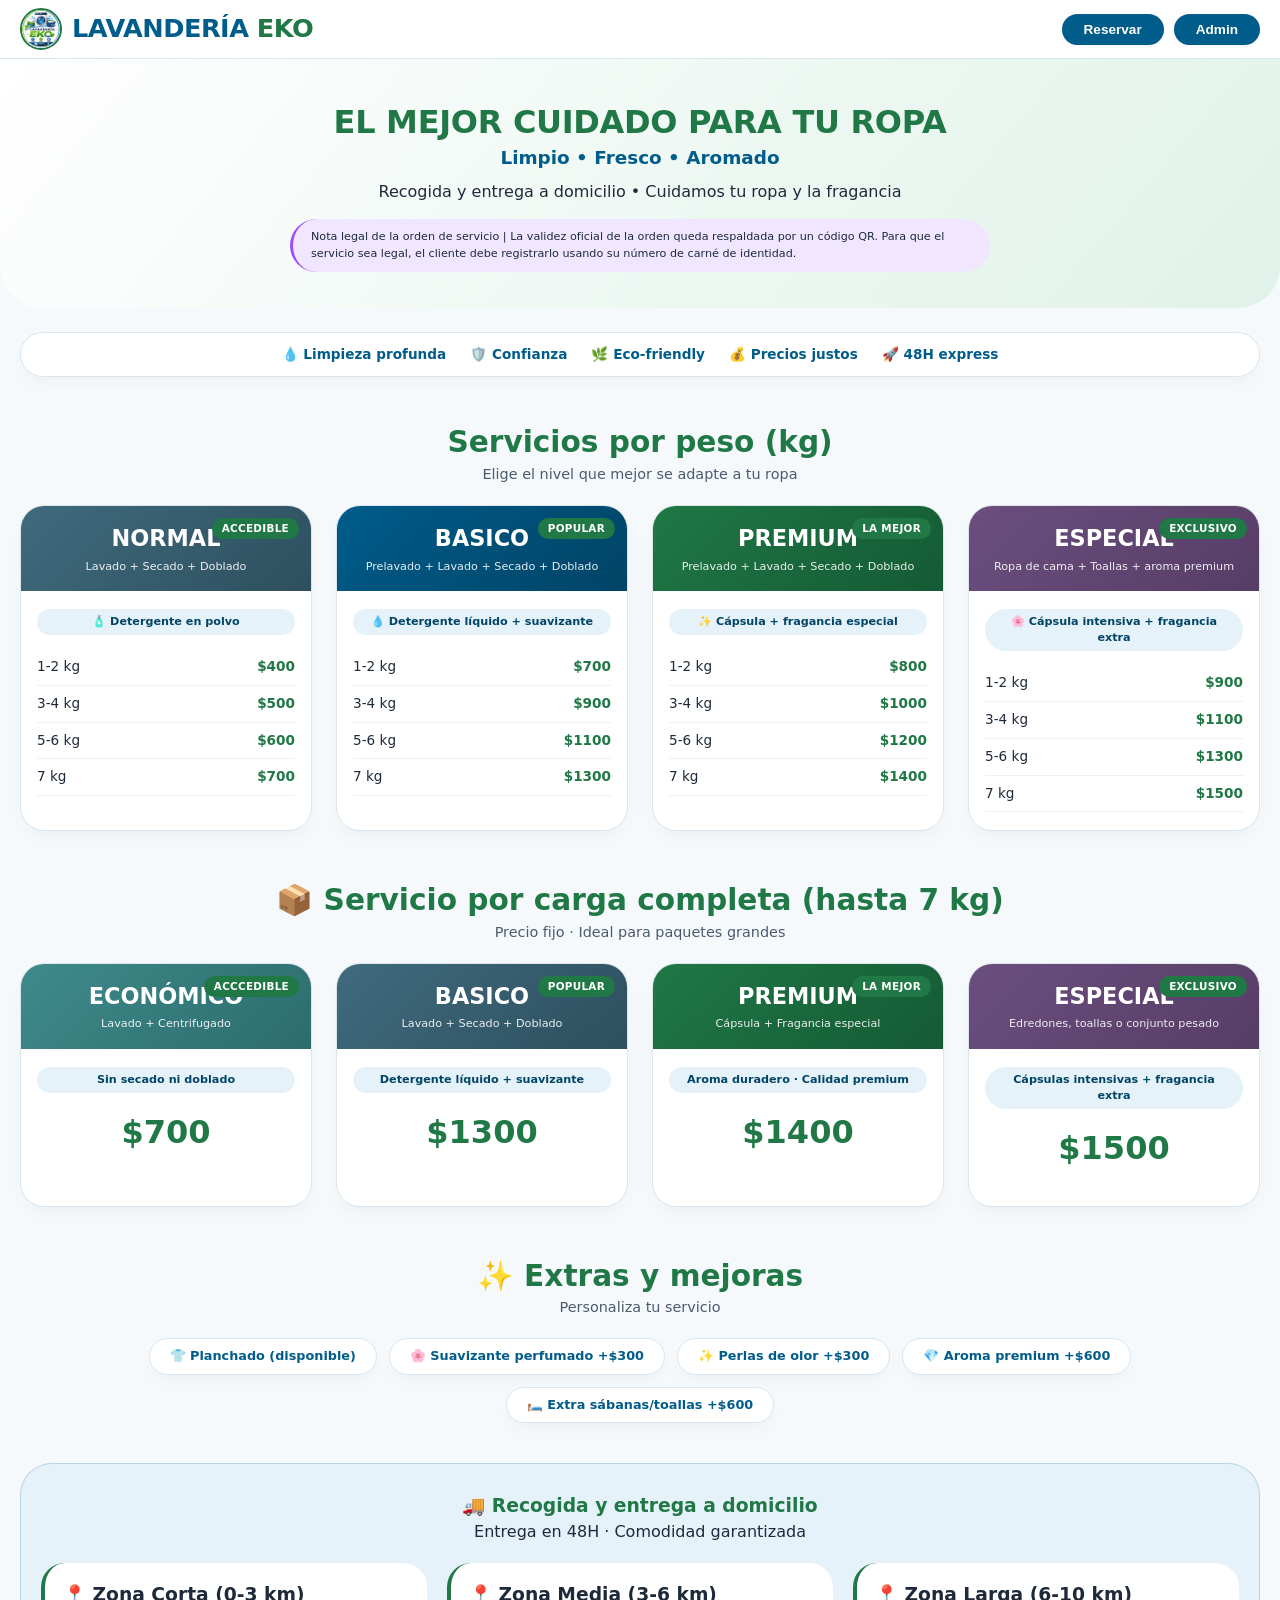
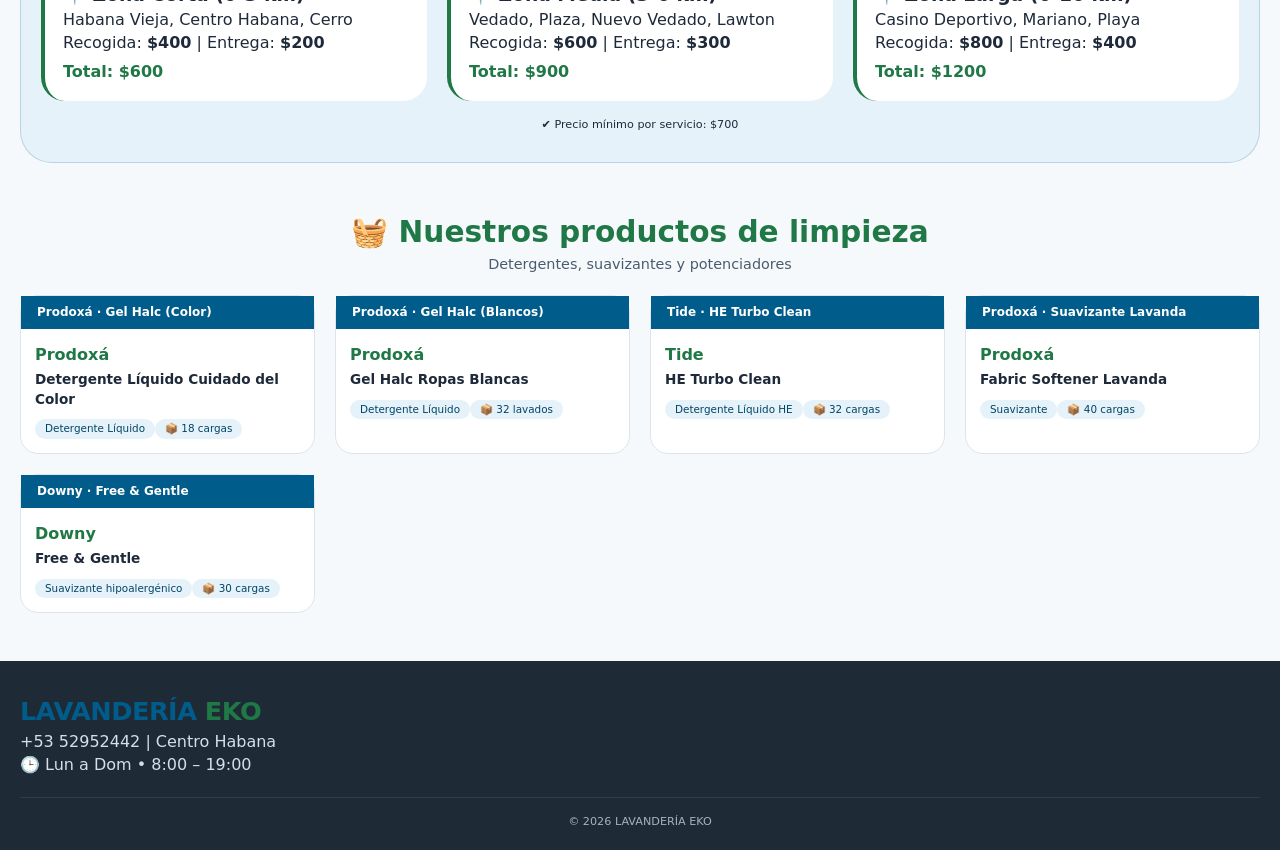
==== index.html @ 5edc23d8 "Add files via upload Signed-off-by: koowexa-dev <278492924+koowexa-dev@users.noreply.github.com>" ====
<!DOCTYPE html>
<html lang="es">
<head>
    <meta charset="UTF-8">
    <meta name="viewport" content="width=device-width, initial-scale=1.0, viewport-fit=cover">
    <meta name="description" content="Lavandería EKO - Limpieza eco-friendly, confiable y económica. Servicio a domicilio en La Habana. Recogida y entrega en 48h.">
    <title>LAVANDERÍA EKO</title>
    <link rel="icon" type="image/jpg" href="eko.jpg">
    <style>
        * {
            margin: 0;
            padding: 0;
            box-sizing: border-box;
        }

        :root {
            --azul-principal: #005c8a;
            --azul-oscuro: #004466;
            --azul-claro: #e6f2f9;
            --verde-principal: #1f7845;
            --verde-oscuro: #155a34;
            --verde-claro: #e0f2e9;
            --blanco: #ffffff;
            --gris-fondo: #f5f9fc;
            --gris-texto: #1e2a3a;
            --gris-suave: #dce5ec;
            --sombra: 0 8px 20px -6px rgba(0,0,0,0.05);
            --sombra-hover: 0 20px 25px -12px rgba(0,0,0,0.12);
            --radio: 24px;
            --radio-sm: 18px;
            --transicion: all 0.25s cubic-bezier(0.2, 0.9, 0.4, 1.1);
        }

        body {
            background: var(--gris-fondo);
            font-family: system-ui, -apple-system, 'Segoe UI', Roboto, 'Helvetica Neue', sans-serif;
            color: var(--gris-texto);
            line-height: 1.45;
            scroll-behavior: smooth;
        }

        .container {
            max-width: 1280px;
            margin: 0 auto;
            padding: 0 20px;
        }

        header {
            background: rgba(255,255,255,0.92);
            backdrop-filter: blur(12px);
            position: sticky;
            top: 0;
            z-index: 1000;
            border-bottom: 1px solid rgba(0,92,138,0.15);
            padding: 8px 0;
            transition: var(--transicion);
        }

        .nav-flex {
            display: flex;
            justify-content: space-between;
            align-items: center;
            gap: 16px;
            flex-wrap: wrap;
        }

        .logo-area {
            display: flex;
            align-items: center;
            gap: 10px;
        }

        .logo-img {
            width: 42px;
            height: 42px;
            object-fit: cover;
            border-radius: 50%;
            border: 2px solid var(--verde-principal);
            background: #f5f7fa;
            transition: transform 0.2s ease;
        }
        .logo-img:hover {
            transform: scale(1.02);
        }

        .logo-text {
            font-size: 1.6rem;
            font-weight: 800;
            letter-spacing: -0.5px;
            color: var(--azul-principal);
        }
        .logo-text span {
            color: var(--verde-principal);
        }

        .btn-reserva-header, .btn-admin {
            padding: 8px 22px;
            border-radius: 60px;
            font-weight: 700;
            font-size: 0.85rem;
            border: none;
            cursor: pointer;
            transition: var(--transicion);
            display: inline-flex;
            align-items: center;
            gap: 8px;
            box-shadow: 0 1px 3px rgba(0,0,0,0.05);
            background: var(--azul-principal);
            color: white;
        }
        .btn-reserva-header:hover, .btn-admin:hover {
            background: var(--azul-oscuro);
            transform: translateY(-2px);
            box-shadow: 0 10px 15px -3px rgba(0,0,0,0.1);
        }

        .hero-banner {
            background: linear-gradient(130deg, #ffffff 0%, var(--verde-claro) 100%);
            padding: 40px 20px 36px;
            text-align: center;
            margin-bottom: 24px;
            border-radius: 0 0 42px 42px;
            animation: fadeInUp 0.6s ease-out;
        }

        @keyframes fadeInUp {
            from {
                opacity: 0;
                transform: translateY(20px);
            }
            to {
                opacity: 1;
                transform: translateY(0);
            }
        }

        .hero-banner h1 {
            font-size: 2rem;
            font-weight: 800;
            color: var(--verde-principal);
            letter-spacing: -0.3px;
        }

        .slogan {
            font-size: 1.15rem;
            font-weight: 600;
            color: var(--azul-principal);
            margin-bottom: 8px;
        }

        .legal-note {
            background: #f0e6ff;
            max-width: 700px;
            margin: 16px auto 0;
            padding: 10px 18px;
            border-radius: 50px;
            font-size: 0.7rem;
            color: #1e2a3a;
            border-left: 3px solid #9b4dff;
            text-align: left;
            transition: transform 0.2s;
        }
        .legal-note:hover {
            transform: translateX(4px);
        }

        .features-row {
            display: flex;
            flex-wrap: wrap;
            justify-content: center;
            gap: 12px 24px;
            background: var(--blanco);
            padding: 12px 22px;
            border-radius: 60px;
            margin-bottom: 32px;
            box-shadow: var(--sombra);
            transition: var(--transicion);
            border: 1px solid var(--gris-suave);
        }
        .features-row:hover {
            box-shadow: var(--sombra-hover);
            border-color: var(--azul-principal);
        }

        .feature-chip {
            font-weight: 600;
            font-size: 0.85rem;
            display: inline-flex;
            align-items: center;
            gap: 6px;
            color: var(--azul-principal);
        }

        .section-title {
            text-align: center;
            margin: 44px 0 20px;
            animation: fadeIn 0.5s;
        }
        .section-title h2 {
            font-size: 1.85rem;
            color: var(--verde-principal);
        }
        .section-title p {
            color: #4a5b6e;
            font-size: 0.9rem;
        }

        .pricing-grid {
            display: grid;
            grid-template-columns: repeat(auto-fit, minmax(260px, 1fr));
            gap: 24px;
            margin-bottom: 48px;
        }

        .price-card {
            background: var(--blanco);
            border-radius: var(--radio);
            border: 1px solid var(--gris-suave);
            transition: var(--transicion);
            position: relative;
            overflow: hidden;
            box-shadow: var(--sombra);
            animation: fadeInUp 0.5s ease backwards;
            animation-delay: calc(0.05s * var(--order, 0));
        }
        .price-card:hover {
            transform: translateY(-6px);
            box-shadow: var(--sombra-hover);
            border-color: var(--azul-principal);
        }

        .price-badge {
            position: absolute;
            top: 12px;
            right: 12px;
            background: var(--verde-principal);
            color: white;
            font-size: 0.65rem;
            font-weight: 800;
            padding: 3px 10px;
            border-radius: 40px;
            letter-spacing: 0.3px;
            transition: transform 0.1s;
        }

        .price-header {
            padding: 16px 12px;
            color: white;
            text-align: center;
        }
        .bg-basico { background: linear-gradient(135deg, var(--azul-principal), var(--azul-oscuro)); }
        .bg-premium { background: linear-gradient(135deg, var(--verde-principal), var(--verde-oscuro)); }
        .bg-especial { background: linear-gradient(135deg, #6b4e7e, #563d66); }
        .bg-normal { background: linear-gradient(135deg, #3f6b7e, #2e4f5e); }
        .bg-economico { background: linear-gradient(135deg, #3f8a8b, #2d6c6d); }

        .price-header h3 { font-size: 1.4rem; font-weight: 700; margin-bottom: 4px; }
        .price-header p { font-size: 0.7rem; opacity: 0.9; }

        .price-body { padding: 18px 16px; }
        .service-desc {
            background: var(--azul-claro);
            font-size: 0.7rem;
            padding: 5px 10px;
            border-radius: 30px;
            text-align: center;
            margin-bottom: 14px;
            color: var(--azul-oscuro);
            font-weight: 600;
        }
        .price-list { list-style: none; }
        .price-list li {
            display: flex;
            justify-content: space-between;
            padding: 8px 0;
            border-bottom: 1px solid #edf0f5;
            font-size: 0.85rem;
        }
        .price-list li span:last-child {
            font-weight: 800;
            color: var(--verde-principal);
        }
        .flat-price {
            text-align: center;
            font-size: 2rem;
            font-weight: 800;
            color: var(--verde-principal);
            margin: 16px 0;
        }

        .extras-wrapper {
            display: flex;
            flex-wrap: wrap;
            justify-content: center;
            gap: 12px;
            margin-bottom: 40px;
        }
        .extra-badge {
            background: white;
            border-radius: 60px;
            padding: 8px 20px;
            font-weight: 600;
            font-size: 0.8rem;
            box-shadow: var(--sombra);
            border: 1px solid var(--gris-suave);
            transition: var(--transicion);
            color: var(--azul-principal);
        }
        .extra-badge:hover {
            transform: translateY(-3px);
            background: var(--azul-principal);
            color: white;
            border-color: var(--azul-principal);
        }

        .delivery-section {
            background: var(--azul-claro);
            border-radius: 32px;
            padding: 28px 20px;
            margin-bottom: 48px;
            transition: box-shadow 0.2s;
            border: 1px solid rgba(0,92,138,0.2);
        }
        .delivery-section:hover {
            box-shadow: 0 12px 18px -8px rgba(0,0,0,0.08);
            background: #e0f0f9;
        }
        .delivery-grid {
            display: grid;
            grid-template-columns: repeat(auto-fit, minmax(240px, 1fr));
            gap: 20px;
            margin-top: 20px;
        }
        .zone-card {
            background: white;
            padding: 18px;
            border-radius: 24px;
            border-left: 4px solid var(--verde-principal);
            transition: transform 0.2s;
        }
        .zone-card:hover {
            transform: translateX(5px);
            box-shadow: var(--sombra);
        }
        .zone-price {
            font-weight: 800;
            color: var(--verde-principal);
            margin-top: 6px;
        }

        .catalogo-grid {
            display: grid;
            grid-template-columns: repeat(auto-fill, minmax(270px, 1fr));
            gap: 20px;
            margin-bottom: 48px;
        }
        .catalogo-card {
            background: white;
            border-radius: var(--radio-sm);
            border: 1px solid var(--gris-suave);
            transition: var(--transicion);
        }
        .catalogo-card:hover {
            transform: translateY(-4px);
            box-shadow: var(--sombra-hover);
            border-color: var(--azul-principal);
        }
        .catalogo-header {
            background: var(--azul-principal);
            padding: 8px 16px;
            color: white;
            font-weight: 700;
            font-size: 0.75rem;
        }
        .catalogo-body { padding: 14px; }
        .producto-marca { font-weight: 800; color: var(--verde-principal); }
        .producto-nombre { font-weight: 600; font-size: 0.85rem; margin: 4px 0; }
        .producto-tipo, .producto-rendimiento {
            display: inline-block;
            font-size: 0.65rem;
            background: var(--azul-claro);
            padding: 2px 10px;
            border-radius: 30px;
            margin-top: 6px;
            color: var(--azul-oscuro);
        }

        .modal {
            display: none;
            position: fixed;
            top: 0;
            left: 0;
            width: 100%;
            height: 100%;
            background: rgba(0,0,0,0.6);
            backdrop-filter: blur(5px);
            z-index: 2000;
            justify-content: center;
            align-items: center;
            padding: 16px;
        }
        .modal-content {
            background: white;
            max-width: 640px;
            width: 100%;
            border-radius: 32px;
            padding: 22px;
            animation: fadeIn 0.2s;
            max-height: 90vh;
            overflow-y: auto;
            border-top: 5px solid var(--verde-principal);
        }
        .modal-lg { max-width: 880px; }
        @keyframes fadeIn {
            from { opacity: 0; transform: scale(0.96); }
            to { opacity: 1; transform: scale(1); }
        }

        .form-group { margin-bottom: 16px; }
        .form-group label {
            font-weight: 700;
            font-size: 0.75rem;
            display: block;
            margin-bottom: 5px;
            color: var(--azul-oscuro);
        }
        .form-group input, .form-group select, .form-group textarea {
            width: 100%;
            padding: 8px 14px;
            border: 1.5px solid var(--gris-suave);
            border-radius: 50px;
            font-size: 0.85rem;
            transition: border 0.2s;
        }
        .form-group input:focus, .form-group select:focus, .form-group textarea:focus {
            border-color: var(--azul-principal);
            outline: none;
        }

        .modal-buttons { display: flex; gap: 12px; justify-content: flex-end; margin-top: 18px; }
        .btn-modal {
            padding: 6px 20px;
            border-radius: 40px;
            font-weight: 700;
            cursor: pointer;
            transition: var(--transicion);
            border: none;
        }
        .btn-enviar {
            background: var(--azul-principal);
            color: white;
        }
        .btn-enviar:hover {
            background: var(--azul-oscuro);
            transform: translateY(-1px);
        }
        .btn-cancelar {
            background: var(--azul-principal);
            color: white;
        }
        .btn-cancelar:hover {
            background: var(--azul-oscuro);
        }

        .admin-grid {
            display: grid;
            grid-template-columns: 1fr 1fr;
            gap: 12px;
        }
        .service-option-group {
            border: 1px solid var(--gris-suave);
            border-radius: 20px;
            padding: 15px;
            margin-bottom: 20px;
            transition: background 0.2s;
            background: var(--verde-claro);
        }
        .service-option-group:hover {
            background: #c8e6d9;
        }
        .plan-radio-group {
            display: flex;
            flex-wrap: wrap;
            gap: 12px;
            margin-bottom: 16px;
        }
        .plan-radio {
            flex: 1;
            min-width: 100px;
            background: #f8fafc;
            border-radius: 30px;
            padding: 6px 12px;
            border: 1px solid var(--gris-suave);
            cursor: pointer;
            transition: 0.1s;
            text-align: center;
        }
        .plan-radio.selected {
            background: var(--azul-principal);
            color: white;
            border-color: var(--azul-principal);
        }
        .plan-radio input { display: none; }
        .plan-radio label { display: block; cursor: pointer; font-weight: 500; }

        .weight-select {
            display: flex;
            align-items: center;
            gap: 12px;
            flex-wrap: wrap;
            margin-top: 10px;
        }
        .extra-check {
            display: flex;
            flex-wrap: wrap;
            gap: 12px;
            margin-top: 8px;
        }
        .extra-check label {
            font-weight: normal;
            display: inline-flex;
            align-items: center;
            gap: 6px;
            background: #f1f5f9;
            padding: 6px 12px;
            border-radius: 40px;
            font-size: 0.75rem;
            cursor: pointer;
            transition: all 0.1s;
        }
        .extra-check label:hover {
            background: var(--azul-principal);
            color: white;
        }
        .price-preview {
            background: var(--azul-claro);
            border-radius: 20px;
            padding: 12px;
            margin: 15px 0;
            font-size: 0.85rem;
            text-align: center;
            font-weight: 600;
            color: var(--azul-oscuro);
        }

        @media (max-width:640px) {
            .admin-grid { grid-template-columns: 1fr; }
            .hero-banner h1 { font-size: 1.6rem; }
        }

        footer {
            background: #1e2a36;
            color: #d4dfe9;
            padding: 32px 0 20px;
            margin-top: 30px;
        }
        .footer-compact {
            display: flex;
            flex-wrap: wrap;
            justify-content: space-between;
            align-items: center;
            gap: 20px;
            padding-bottom: 20px;
            border-bottom: 1px solid #2d3e4b;
            margin-bottom: 16px;
        }
        .copyright {
            text-align: center;
            font-size: 0.7rem;
            opacity: 0.75;
        }
        .custom-weight-input {
            display: none;
            margin-top: 10px;
            gap: 10px;
            align-items: center;
            flex-wrap: wrap;
        }
        .custom-weight-input label { font-weight: bold; font-size: 0.8rem; }
        .custom-weight-input input {
            width: 100px;
            padding: 5px 10px;
            border-radius: 30px;
            border: 1px solid var(--gris-suave);
        }
    </style>
</head>
<body>
<header>
    <div class="container nav-flex">
        <div class="logo-area">
            <img class="logo-img" src="eko.jpg" alt="EKO">
            <div class="logo-text">LAVANDERÍA <span>EKO</span></div>
        </div>
        <div style="display: flex; gap: 10px;">
            <button id="openReservaBtn" class="btn-reserva-header">Reservar</button>
            <button id="openAdminAccessBtn" class="btn-admin">Admin</button>
        </div>
    </div>
</header>
<section class="hero-banner">
    <div class="container">
        <h1>EL MEJOR CUIDADO PARA TU ROPA</h1>
        <div class="slogan">Limpio • Fresco • Aromado</div>
        <p>Recogida y entrega a domicilio • Cuidamos tu ropa y la fragancia</p>
        <div class="legal-note">Nota legal de la orden de servicio | La validez oficial de la orden queda respaldada por un código QR. Para que el servicio sea legal, el cliente debe registrarlo usando su número de carné de identidad.</div>
    </div>
</section>
<div class="container">
    <div class="features-row">
        <span class="feature-chip">💧 Limpieza profunda</span>
        <span class="feature-chip">🛡️ Confianza</span>
        <span class="feature-chip">🌿 Eco-friendly</span>
        <span class="feature-chip">💰 Precios justos</span>
        <span class="feature-chip">🚀 48H express</span>
    </div>
    <div class="section-title">
        <h2>Servicios por peso (kg)</h2>
        <p>Elige el nivel que mejor se adapte a tu ropa</p>
    </div>
    <div class="pricing-grid">
        <div class="price-card"><div class="price-badge">ACCEDIBLE</div><div class="price-header bg-normal"><h3>NORMAL</h3><p>Lavado + Secado + Doblado</p></div><div class="price-body"><div class="service-desc">🧴 Detergente en polvo</div><ul class="price-list"><li><span>1-2 kg</span><span>$400</span></li><li><span>3-4 kg</span><span>$500</span></li><li><span>5-6 kg</span><span>$600</span></li><li><span>7 kg</span><span>$700</span></li></ul></div></div>
        <div class="price-card"><div class="price-badge">POPULAR</div><div class="price-header bg-basico"><h3>BASICO</h3><p>Prelavado + Lavado + Secado + Doblado</p></div><div class="price-body"><div class="service-desc">💧 Detergente líquido + suavizante</div><ul class="price-list"><li><span>1-2 kg</span><span>$700</span></li><li><span>3-4 kg</span><span>$900</span></li><li><span>5-6 kg</span><span>$1100</span></li><li><span>7 kg</span><span>$1300</span></li></ul></div></div>
        <div class="price-card"><div class="price-badge">LA MEJOR</div><div class="price-header bg-premium"><h3>PREMIUM</h3><p>Prelavado + Lavado + Secado + Doblado</p></div><div class="price-body"><div class="service-desc">✨ Cápsula + fragancia especial</div><ul class="price-list"><li><span>1-2 kg</span><span>$800</span></li><li><span>3-4 kg</span><span>$1000</span></li><li><span>5-6 kg</span><span>$1200</span></li><li><span>7 kg</span><span>$1400</span></li></ul></div></div>
        <div class="price-card"><div class="price-badge">EXCLUSIVO</div><div class="price-header bg-especial"><h3>ESPECIAL</h3><p>Ropa de cama + Toallas + aroma premium</p></div><div class="price-body"><div class="service-desc">🌸 Cápsula intensiva + fragancia extra</div><ul class="price-list"><li><span>1-2 kg</span><span>$900</span></li><li><span>3-4 kg</span><span>$1100</span></li><li><span>5-6 kg</span><span>$1300</span></li><li><span>7 kg</span><span>$1500</span></li></ul></div></div>
    </div>
    <div class="section-title"><h2>📦 Servicio por carga completa (hasta 7 kg)</h2><p>Precio fijo · Ideal para paquetes grandes</p></div>
    <div class="pricing-grid">
        <div class="price-card"><div class="price-badge">ACCCEDIBLE</div><div class="price-header bg-economico"><h3>ECONÓMICO</h3><p>Lavado + Centrifugado</p></div><div class="price-body"><div class="service-desc">Sin secado ni doblado</div><div class="flat-price">$700</div></div></div>
        <div class="price-card"><div class="price-badge">POPULAR</div><div class="price-header bg-normal"><h3>BASICO</h3><p>Lavado + Secado + Doblado</p></div><div class="price-body"><div class="service-desc">Detergente líquido + suavizante</div><div class="flat-price">$1300</div></div></div>
        <div class="price-card"><div class="price-badge">LA MEJOR</div><div class="price-header bg-premium"><h3>PREMIUM</h3><p>Cápsula + Fragancia especial</p></div><div class="price-body"><div class="service-desc">Aroma duradero · Calidad premium</div><div class="flat-price">$1400</div></div></div>
        <div class="price-card"><div class="price-badge">EXCLUSIVO</div><div class="price-header bg-especial"><h3>ESPECIAL</h3><p>Edredones, toallas o conjunto pesado</p></div><div class="price-body"><div class="service-desc">Cápsulas intensivas + fragancia extra</div><div class="flat-price">$1500</div></div></div>
    </div>
    <div class="section-title"><h2>✨ Extras y mejoras</h2><p>Personaliza tu servicio</p></div>
    <div class="extras-wrapper">
        <div class="extra-badge">👕 Planchado (disponible)</div>
        <div class="extra-badge">🌸 Suavizante perfumado <strong>+$300</strong></div>
        <div class="extra-badge">✨ Perlas de olor <strong>+$300</strong></div>
        <div class="extra-badge">💎 Aroma premium <strong>+$600</strong></div>
        <div class="extra-badge">🛏️ Extra sábanas/toallas <strong>+$600</strong></div>
    </div>
    <div class="delivery-section">
        <div style="text-align: center;"><h3 style="color: var(--verde-principal);">🚚 Recogida y entrega a domicilio</h3><p>Entrega en 48H · Comodidad garantizada</p></div>
        <div class="delivery-grid">
            <div class="zone-card"><h3>📍 Zona Corta (0-3 km)</h3><p>Habana Vieja, Centro Habana, Cerro</p><p>Recogida: <strong>$400</strong> | Entrega: <strong>$200</strong></p><div class="zone-price">Total: $600</div></div>
            <div class="zone-card"><h3>📍 Zona Media (3-6 km)</h3><p>Vedado, Plaza, Nuevo Vedado, Lawton</p><p>Recogida: <strong>$600</strong> | Entrega: <strong>$300</strong></p><div class="zone-price">Total: $900</div></div>
            <div class="zone-card"><h3>📍 Zona Larga (6-10 km)</h3><p>Casino Deportivo, Mariano, Playa</p><p>Recogida: <strong>$800</strong> | Entrega: <strong>$400</strong></p><div class="zone-price">Total: $1200</div></div>
        </div>
        <p style="font-size: 0.7rem; text-align: center; margin-top: 16px;">✔️ Precio mínimo por servicio: $700</p>
    </div>
    <div class="section-title"><h2>🧺 Nuestros productos de limpieza</h2><p>Detergentes, suavizantes y potenciadores</p></div>
    <div class="catalogo-grid">
        <div class="catalogo-card"><div class="catalogo-header">Prodoxá · Gel Halc (Color)</div><div class="catalogo-body"><div class="producto-marca">Prodoxá</div><div class="producto-nombre">Detergente Líquido Cuidado del Color</div><div class="producto-tipo">Detergente Líquido</div><div class="producto-rendimiento">📦 18 cargas</div></div></div>
        <div class="catalogo-card"><div class="catalogo-header">Prodoxá · Gel Halc (Blancos)</div><div class="catalogo-body"><div class="producto-marca">Prodoxá</div><div class="producto-nombre">Gel Halc Ropas Blancas</div><div class="producto-tipo">Detergente Líquido</div><div class="producto-rendimiento">📦 32 lavados</div></div></div>
        <div class="catalogo-card"><div class="catalogo-header">Tide · HE Turbo Clean</div><div class="catalogo-body"><div class="producto-marca">Tide</div><div class="producto-nombre">HE Turbo Clean</div><div class="producto-tipo">Detergente Líquido HE</div><div class="producto-rendimiento">📦 32 cargas</div></div></div>
        <div class="catalogo-card"><div class="catalogo-header">Prodoxá · Suavizante Lavanda</div><div class="catalogo-body"><div class="producto-marca">Prodoxá</div><div class="producto-nombre">Fabric Softener Lavanda</div><div class="producto-tipo">Suavizante</div><div class="producto-rendimiento">📦 40 cargas</div></div></div>
        <div class="catalogo-card"><div class="catalogo-header">Downy · Free & Gentle</div><div class="catalogo-body"><div class="producto-marca">Downy</div><div class="producto-nombre">Free & Gentle</div><div class="producto-tipo">Suavizante hipoalergénico</div><div class="producto-rendimiento">📦 30 cargas</div></div></div>
    </div>
</div>

<div id="reservaModal" class="modal">
    <div class="modal-content">
        <h3>Reservación del servicio</h3>
        <p>Selecciona el tipo de servicio y personaliza tu pedido</p>
        <form id="reservaForm">
            <div class="form-group"><label>👤 Nombre Completo</label><input type="text" id="nombre" required></div>
            <div class="form-group"><label>📞 Teléfono</label><input type="tel" id="telefono" required></div>
            <div class="form-group"><label>📍 Dirección</label><input type="text" id="direccion" required></div>
            <div class="form-group"><label>🆔 Carnet ID (opcional)</label><input type="text" id="carnet"></div>
            <div class="form-group"><label>🕒 Fecha/Hora sugerida</label><input type="text" id="fechahora" placeholder="Ej: Lunes 10am"></div>
            
            <div class="service-option-group">
                <h4>🎯 Categoría de servicio</h4>
                <div style="display:flex; gap:20px; margin-bottom:16px;">
                    <label style="display:flex; align-items:center; gap:6px;"><input type="radio" name="tipoServicio" value="peso" checked> Por peso (kg)</label>
                    <label style="display:flex; align-items:center; gap:6px;"><input type="radio" name="tipoServicio" value="carga"> Carga completa (7kg fijo)</label>
                </div>
            </div>

            <div id="planesPesoContainer" class="service-option-group">
                <h4>⚖️ Plan por kg (elige tu rango de peso)</h4>
                <div class="plan-radio-group" id="planPesoRadios">
                    <div class="plan-radio" data-plan="NORMAL"><input type="radio" name="planPeso" value="NORMAL" id="planNormal"> <label for="planNormal">🧼 NORMAL<br><small>Lav+Sec+Dob</small></label></div>
                    <div class="plan-radio" data-plan="BASICO"><input type="radio" name="planPeso" value="BASICO" id="planBasico"> <label for="planBasico">💧 BÁSICO<br><small>Prelavado+Suavizante</small></label></div>
                    <div class="plan-radio" data-plan="PREMIUM"><input type="radio" name="planPeso" value="PREMIUM" id="planPremium"> <label for="planPremium">✨ PREMIUM<br><small>Cápsula+fragancia</small></label></div>
                    <div class="plan-radio" data-plan="ESPECIAL"><input type="radio" name="planPeso" value="ESPECIAL" id="planEspecial"> <label for="planEspecial">🌸 ESPECIAL<br><small>Intensivo+aroma extra</small></label></div>
                </div>
                <div class="weight-select">
                    <label>📦 Peso (kg):</label>
                    <select id="pesoKgSelect">
                        <option value="1-2">1-2 kg</option>
                        <option value="3-4">3-4 kg</option>
                        <option value="5-6">5-6 kg</option>
                        <option value="7">7 kg</option>
                        <option value="custom">Personalizado</option>
                    </select>
                </div>
                <div id="customWeightContainer" class="custom-weight-input">
                    <label>✏️ Ingresa kg exactos:</label>
                    <input type="number" id="customWeight" min="7.1" step="0.1" placeholder="ej: 8.5">
                    <small style="font-size:0.7rem;">* Se cobrará $100 por kg extra sobre los 7kg base</small>
                </div>
                <div id="precioPesoPreview" class="price-preview">💰 Precio base: $0</div>
            </div>

            <div id="planesCargaContainer" class="service-option-group" style="display:none;">
                <h4>📦 Plan carga completa (precio fijo hasta 7kg)</h4>
                <div class="plan-radio-group" id="planCargaRadios">
                    <div class="plan-radio" data-carga="ECONOMICO"><input type="radio" name="planCarga" value="ECONOMICO" id="cargaEconomico"> <label for="cargaEconomico">💲 ECONÓMICO<br><small>Lavado+Centrifugado</small></label></div>
                    <div class="plan-radio" data-carga="BASICO"><input type="radio" name="planCarga" value="BASICO" id="cargaBasico"> <label for="cargaBasico">🧺 BÁSICO<br><small>Lav+Sec+Dob</small></label></div>
                    <div class="plan-radio" data-carga="PREMIUM"><input type="radio" name="planCarga" value="PREMIUM" id="cargaPremium"> <label for="cargaPremium">✨ PREMIUM<br><small>Cápsula+fragancia</small></label></div>
                    <div class="plan-radio" data-carga="ESPECIAL"><input type="radio" name="planCarga" value="ESPECIAL" id="cargaEspecial"> <label for="cargaEspecial">🌸 ESPECIAL<br><small>Edredones/Toallas</small></label></div>
                </div>
                <div id="precioCargaPreview" class="price-preview">💰 Precio fijo: $0</div>
            </div>

            <div class="service-option-group">
                <h4>✨ Extras adicionales</h4>
                <div class="extra-check">
                    <label><input type="checkbox" value="suavizante" data-extra-price="300"> 🌸 Suavizante perfumado (+$300)</label>
                    <label><input type="checkbox" value="perlas" data-extra-price="300"> ✨ Perlas de olor (+$300)</label>
                    <label><input type="checkbox" value="aromaPremium" data-extra-price="600"> 💎 Aroma premium (+$600)</label>
                    <label><input type="checkbox" value="sabanasExtra" data-extra-price="600"> 🛏️ Extra sábanas/toallas (+$600)</label>
                </div>
                <small>👕 Planchado disponible (consultar precio)</small>
            </div>
            <div id="totalPreview" class="price-preview" style="background:#d9e6db;">💵 TOTAL ESTIMADO: $0</div>
            
            <div class="modal-buttons">
                <button type="button" class="btn-modal btn-cancelar" id="closeModalBtn">Cancelar</button>
                <button type="submit" class="btn-modal btn-enviar">📨 Enviar pedido</button>
            </div>
        </form>
        <p style="font-size:0.65rem; text-align:center; margin-top:12px;">Recibirás confirmación por SMS</p>
    </div>
</div>

<div id="claveModal" class="modal"><div class="modal-content"><h3>Acceso Administración</h3><p>Clave única</p><div class="form-group"><label>🔑 Clave</label><input type="password" id="claveAcceso"></div><div class="modal-buttons"><button id="closeClaveModalBtn" class="btn-modal btn-cancelar">Cancelar</button><button id="validarClaveBtn" class="btn-modal btn-enviar">Acceder</button></div></div></div>
<div id="adminModal" class="modal"><div class="modal-content modal-lg"><h3>🧾 Administración · Orden de Servicio</h3><form id="adminForm"><div class="admin-grid"><div class="form-group"><label>📌 Orden No:</label><input type="text" id="ordenNo"></div><div class="form-group"><label>📞 Teléfono:</label><input type="tel" id="adminTelefono"></div><div class="form-group"><label>📅 Fecha recepción:</label><input type="date" id="fechaRecepcion"></div><div class="form-group"><label>🧴 Lavandera:</label><input type="text" id="lavandera"></div><div class="form-group"><label>🚚 Recogida:</label><input type="text" id="recogida"></div><div class="form-group"><label>📦 Entrega:</label><input type="text" id="entrega"></div><div class="form-group"><label>📍 Dirección:</label><input type="text" id="adminDireccion"></div><div class="form-group"><label>🧺 Servicio:</label><input type="text" id="adminServicio"></div><div class="form-group"><label>✨ Extra:</label><input type="text" id="extra"></div><div class="form-group"><label>👕 Planchado:</label><input type="text" id="planchado"></div><div class="form-group"><label>📬 Mensajería:</label><input type="text" id="mensajeria"></div><div class="form-group"><label>💰 Monto Recibo:</label><input type="text" id="montoRecibo"></div><div class="form-group"><label>🔄 Cambio:</label><input type="text" id="cambio"></div><div class="form-group"><label>📦 Productos/Cant:</label><input type="text" id="productosCantidad"></div><div class="form-group"><label>📝 Observaciones:</label><textarea rows="2" id="observaciones"></textarea></div><div class="form-group"><label>✍️ Firma:</label><input type="text" id="firma"></div><div class="form-group"><label>👤 Cliente:</label><input type="text" id="cliente"></div><div class="form-group"><label>👔 Encargado:</label><input type="text" id="encargado"></div></div><div class="modal-buttons" style="justify-content:space-between;"><button type="button" id="closeAdminModalBtn" class="btn-modal btn-cancelar">Cerrar</button><button type="button" id="descargarTxtBtn" class="btn-modal btn-enviar">📄 Descargar TXT</button></div></form></div></div>

<footer>
    <div class="container">
        <div class="footer-compact">
            <div>
            <div class="logo-text">LAVANDERÍA <span>EKO</span></div>
            <p>+53 52952442 | Centro Habana</p>
            <p>🕒 Lun a Dom • 8:00 – 19:00</p>
            </div>
        </div>
        <div class="copyright">© 2026 LAVANDERÍA EKO</div>
    </div>
</footer>

<script>
    const preciosPorKg = {
        NORMAL: {"1-2":400, "3-4":500, "5-6":600, "7":700},
        BASICO: {"1-2":700, "3-4":900, "5-6":1100, "7":1300},
        PREMIUM: {"1-2":800, "3-4":1000, "5-6":1200, "7":1400},
        ESPECIAL: {"1-2":900, "3-4":1100, "5-6":1300, "7":1500}
    };
    const preciosCarga = { ECONOMICO:700, BASICO:1300, PREMIUM:1400, ESPECIAL:1500 };
    const EXTRA_KG_PRICE = 100;

    const reservaModal = document.getElementById('reservaModal');
    const claveModal = document.getElementById('claveModal');
    const adminModal = document.getElementById('adminModal');
    const openReservaBtns = document.querySelectorAll('#openReservaBtn');
    const closeModalBtn = document.getElementById('closeModalBtn');
    const closeClaveModal = document.getElementById('closeClaveModalBtn');
    const closeAdminModalBtn = document.getElementById('closeAdminModalBtn');
    const openAdminAccessBtn = document.getElementById('openAdminAccessBtn');
    const validarClaveBtn = document.getElementById('validarClaveBtn');
    const descargarTxtBtn = document.getElementById('descargarTxtBtn');
    const reservaForm = document.getElementById('reservaForm');
    
    const tipoRadioPeso = document.querySelector('input[name="tipoServicio"][value="peso"]');
    const tipoRadioCarga = document.querySelector('input[name="tipoServicio"][value="carga"]');
    const planesPesoDiv = document.getElementById('planesPesoContainer');
    const planesCargaDiv = document.getElementById('planesCargaContainer');
    const pesoSelect = document.getElementById('pesoKgSelect');
    const customWeightContainer = document.getElementById('customWeightContainer');
    const customWeightInput = document.getElementById('customWeight');
    const precioPesoSpan = document.getElementById('precioPesoPreview');
    const precioCargaSpan = document.getElementById('precioCargaPreview');
    const totalPreviewSpan = document.getElementById('totalPreview');
    const extraCheckboxes = document.querySelectorAll('input[type="checkbox"][data-extra-price]');
    
    let currentIsPeso = true;
    
    function updateSelectedClass(containerSelector) {
        document.querySelectorAll(containerSelector + ' .plan-radio').forEach(div => {
            const radio = div.querySelector('input');
            if(radio && radio.checked) div.classList.add('selected');
            else div.classList.remove('selected');
        });
    }
    
    function getPesoBasePrice(plan, pesoKey) {
        if(pesoKey === 'custom') {
            let kg = parseFloat(customWeightInput.value);
            if(isNaN(kg) || kg <= 7) kg = 7;
            let basePrice7kg = preciosPorKg[plan]?.["7"] || 700;
            let extraKg = Math.max(0, kg - 7);
            let extraCost = extraKg * EXTRA_KG_PRICE;
            return basePrice7kg + extraCost;
        } else {
            return preciosPorKg[plan]?.[pesoKey] || 0;
        }
    }
    
    function updatePricesAndTotal() {
        let base = 0;
        if(currentIsPeso) {
            let selectedPlan = document.querySelector('input[name="planPeso"]:checked');
            if(selectedPlan) {
                let plan = selectedPlan.value;
                let pesoKey = pesoSelect.value;
                base = getPesoBasePrice(plan, pesoKey);
                if(pesoKey === 'custom') {
                    let kg = parseFloat(customWeightInput.value);
                    if(isNaN(kg)) kg = 7;
                    precioPesoSpan.innerHTML = `💰 Precio base: $${base} (${kg} kg, incluye $${EXTRA_KG_PRICE}/kg extra)`;
                } else {
                    precioPesoSpan.innerHTML = `💰 Precio base: $${base}`;
                }
            } else {
                precioPesoSpan.innerHTML = `💰 Precio base: $0`;
            }
        } else {
            let selectedCarga = document.querySelector('input[name="planCarga"]:checked');
            if(selectedCarga) {
                let plan = selectedCarga.value;
                base = preciosCarga[plan] || 0;
            }
            precioCargaSpan.innerHTML = `💰 Precio fijo: $${base}`;
        }
        let extrasTotal = 0;
        extraCheckboxes.forEach(cb => { if(cb.checked) extrasTotal += parseInt(cb.getAttribute('data-extra-price')); });
        let total = base + extrasTotal;
        totalPreviewSpan.innerHTML = `💵 TOTAL ESTIMADO: $${total} (Base: $${base} + Extras: $${extrasTotal})`;
    }
    
    function toggleCustomWeightInput() {
        if(pesoSelect.value === 'custom') {
            customWeightContainer.style.display = 'flex';
        } else {
            customWeightContainer.style.display = 'none';
        }
        updatePricesAndTotal();
    }
    
    function toggleServiceType() {
        currentIsPeso = tipoRadioPeso.checked;
        if(currentIsPeso) {
            planesPesoDiv.style.display = 'block';
            planesCargaDiv.style.display = 'none';
            if(!document.querySelector('input[name="planPeso"]:checked')) document.getElementById('planNormal').checked = true;
        } else {
            planesPesoDiv.style.display = 'none';
            planesCargaDiv.style.display = 'block';
            if(!document.querySelector('input[name="planCarga"]:checked')) document.getElementById('cargaEconomico').checked = true;
        }
        updateSelectedClass(currentIsPeso ? '#planesPesoContainer' : '#planesCargaContainer');
        updatePricesAndTotal();
    }
    
    function openModal(modal){ modal.style.display='flex'; }
    function closeModalFunc(modal){ modal.style.display='none'; }
    
    openReservaBtns.forEach(btn => btn.addEventListener('click', () => {
        toggleServiceType();
        openModal(reservaModal);
    }));
    closeModalBtn.addEventListener('click', () => closeModalFunc(reservaModal));
    window.addEventListener('click', (e) => { if(e.target === reservaModal) closeModalFunc(reservaModal); });
    
    tipoRadioPeso.addEventListener('change', toggleServiceType);
    tipoRadioCarga.addEventListener('change', toggleServiceType);
    pesoSelect.addEventListener('change', toggleCustomWeightInput);
    customWeightInput.addEventListener('input', () => updatePricesAndTotal());
    extraCheckboxes.forEach(cb => cb.addEventListener('change', () => updatePricesAndTotal()));
    
    document.querySelectorAll('input[name="planPeso"], input[name="planCarga"]').forEach(radio => {
        radio.addEventListener('change', () => {
            updateSelectedClass(radio.name === 'planPeso' ? '#planesPesoContainer' : '#planesCargaContainer');
            updatePricesAndTotal();
        });
    });
    
    document.querySelectorAll('.plan-radio').forEach(div => {
        div.addEventListener('click', (e) => {
            const radio = div.querySelector('input');
            if(radio && !e.target.closest('label')) {
                radio.checked = true;
                const changeEvent = new Event('change', { bubbles: true });
                radio.dispatchEvent(changeEvent);
            }
        });
    });
    
    const claveCorrecta = "EKO2026";
    openAdminAccessBtn.addEventListener('click', () => { openModal(claveModal); document.getElementById('claveAcceso').value = ''; });
    closeClaveModal.addEventListener('click', () => closeModalFunc(claveModal));
    validarClaveBtn.addEventListener('click', () => {
        if(document.getElementById('claveAcceso').value.trim() === claveCorrecta) {
            closeModalFunc(claveModal);
            openModal(adminModal);
        } else alert("Clave incorrecta.");
    });
    closeAdminModalBtn.addEventListener('click', () => closeModalFunc(adminModal));
    window.addEventListener('click', (e) => { if(e.target === adminModal) closeModalFunc(adminModal); if(e.target === claveModal) closeModalFunc(claveModal); });
    
    descargarTxtBtn.addEventListener('click', () => {
        const ids = ['ordenNo','adminTelefono','fechaRecepcion','lavandera','recogida','entrega','adminDireccion','adminServicio','extra','planchado','mensajeria','montoRecibo','cambio','productosCantidad','observaciones','firma','cliente','encargado'];
        let contenido = "ORDEN DEL SERVICIO\n━━━━━━━━━━━━━━━━━━━━━━━━━━\n";
        ids.forEach(id => { let val = document.getElementById(id).value.trim() || "N/A"; contenido += `${id.replace('admin','')}: ${val}\n`; });
        contenido += "━━━━━━━━━━━━━━━━━━━━━━━━━━\nLavandería EKO - Gestión interna";
        const blob = new Blob([contenido], {type:"text/plain"});
        const link = document.createElement("a");
        link.href = URL.createObjectURL(blob);
        link.download = `orden_${document.getElementById('ordenNo').value.trim() || "servicio"}.txt`;
        link.click();
        URL.revokeObjectURL(link.href);
    });
    
    function sendViaSMS(msg) { window.location.href = `sms:+5352952442?body=${encodeURIComponent(msg)}`; }
    
    reservaForm.addEventListener('submit', (e) => {
        e.preventDefault();
        const nombre = document.getElementById('nombre').value.trim();
        const telefono = document.getElementById('telefono').value.trim();
        const direccion = document.getElementById('direccion').value.trim();
        const carnet = document.getElementById('carnet').value.trim();
        const fechahora = document.getElementById('fechahora').value.trim();
        if(!nombre || !telefono || !direccion) return alert("Completa nombre, teléfono y dirección.");
        
        let servicioDetalle = "";
        let basePrice = 0;
        if(currentIsPeso) {
            let plan = document.querySelector('input[name="planPeso"]:checked')?.value || "NORMAL";
            let pesoKey = pesoSelect.value;
            if(pesoKey === 'custom') {
                let kg = parseFloat(customWeightInput.value);
                if(isNaN(kg) || kg <= 7) kg = 7;
                basePrice = getPesoBasePrice(plan, 'custom');
                servicioDetalle = `Tipo: Por peso (kg)\nPlan: ${plan}\nPeso: ${kg} kg (personalizado)\nPrecio base: $${basePrice} (incluye $${EXTRA_KG_PRICE}/kg extra)`;
            } else {
                basePrice = preciosPorKg[plan]?.[pesoKey] || 0;
                servicioDetalle = `Tipo: Por peso (kg)\nPlan: ${plan}\nPeso: ${pesoKey} kg\nPrecio base: $${basePrice}`;
            }
        } else {
            let plan = document.querySelector('input[name="planCarga"]:checked')?.value || "ECONOMICO";
            basePrice = preciosCarga[plan] || 0;
            servicioDetalle = `Tipo: Carga completa (7kg fijo)\nPlan: ${plan}\nPrecio fijo: $${basePrice}`;
        }
        
        let extrasSeleccionados = [];
        let extrasTotal = 0;
        extraCheckboxes.forEach(cb => {
            if(cb.checked) {
                let price = parseInt(cb.getAttribute('data-extra-price'));
                extrasTotal += price;
                let nombreExtra = cb.parentElement.innerText.trim();
                extrasSeleccionados.push(`${nombreExtra} (+$${price})`);
            }
        });
        let totalFinal = basePrice + extrasTotal;
        let extrasTexto = extrasSeleccionados.length ? extrasSeleccionados.join(", ") : "Ninguno";
        
        let mensaje = `📋 RESERVA LAVANDERÍA EKO 🧺\n\n👤 Cliente: ${nombre}\n📞 Teléfono: ${telefono}\n📍 Dirección: ${direccion}\n🆔 Carnet: ${carnet || "N/E"}\n🕒 Fecha/Hora: ${fechahora || "Flexible"}\n\n━━━━━━━━━━━━━━━━━━\n🧺 SERVICIO SELECCIONADO:\n${servicioDetalle}\n✨ Extras: ${extrasTexto}\n💰 Total a pagar: $${totalFinal} (Base: $${basePrice} + Extras: $${extrasTotal})\n━━━━━━━━━━━━━━━━━━\nPara coordinar recogida/entrega, responder a este mensaje. Gracias por confiar en EKO 🌿`;
        
        sendViaSMS(mensaje);
        closeModalFunc(reservaModal);
        reservaForm.reset();
        tipoRadioPeso.checked = true;
        document.getElementById('planNormal').checked = true;
        document.getElementById('cargaEconomico').checked = false;
        pesoSelect.value = "1-2";
        customWeightInput.value = "";
        extraCheckboxes.forEach(cb => cb.checked = false);
        toggleServiceType();
        toggleCustomWeightInput();
        updatePricesAndTotal();
        updateSelectedClass('#planesPesoContainer');
    });
    
    toggleServiceType();
    toggleCustomWeightInput();
    updatePricesAndTotal();
    updateSelectedClass('#planesPesoContainer');
</script>
</body>
</html>
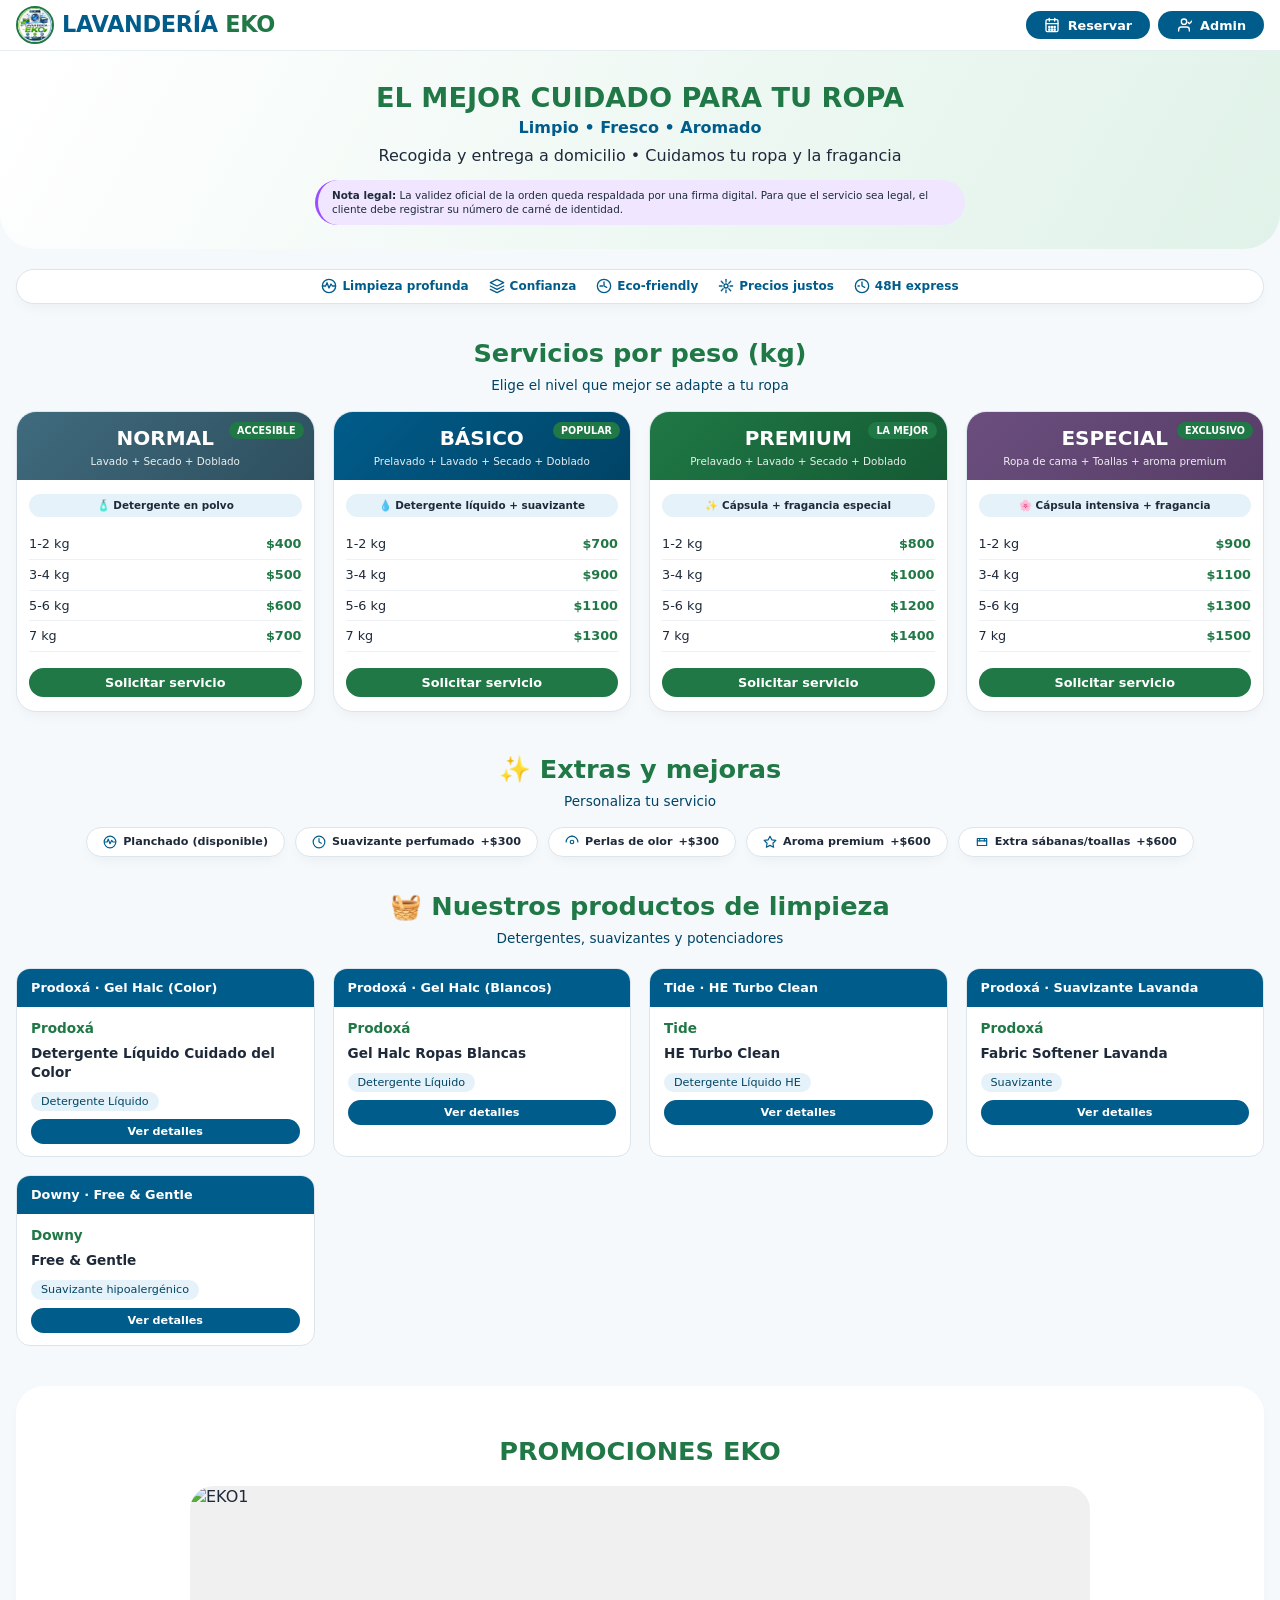
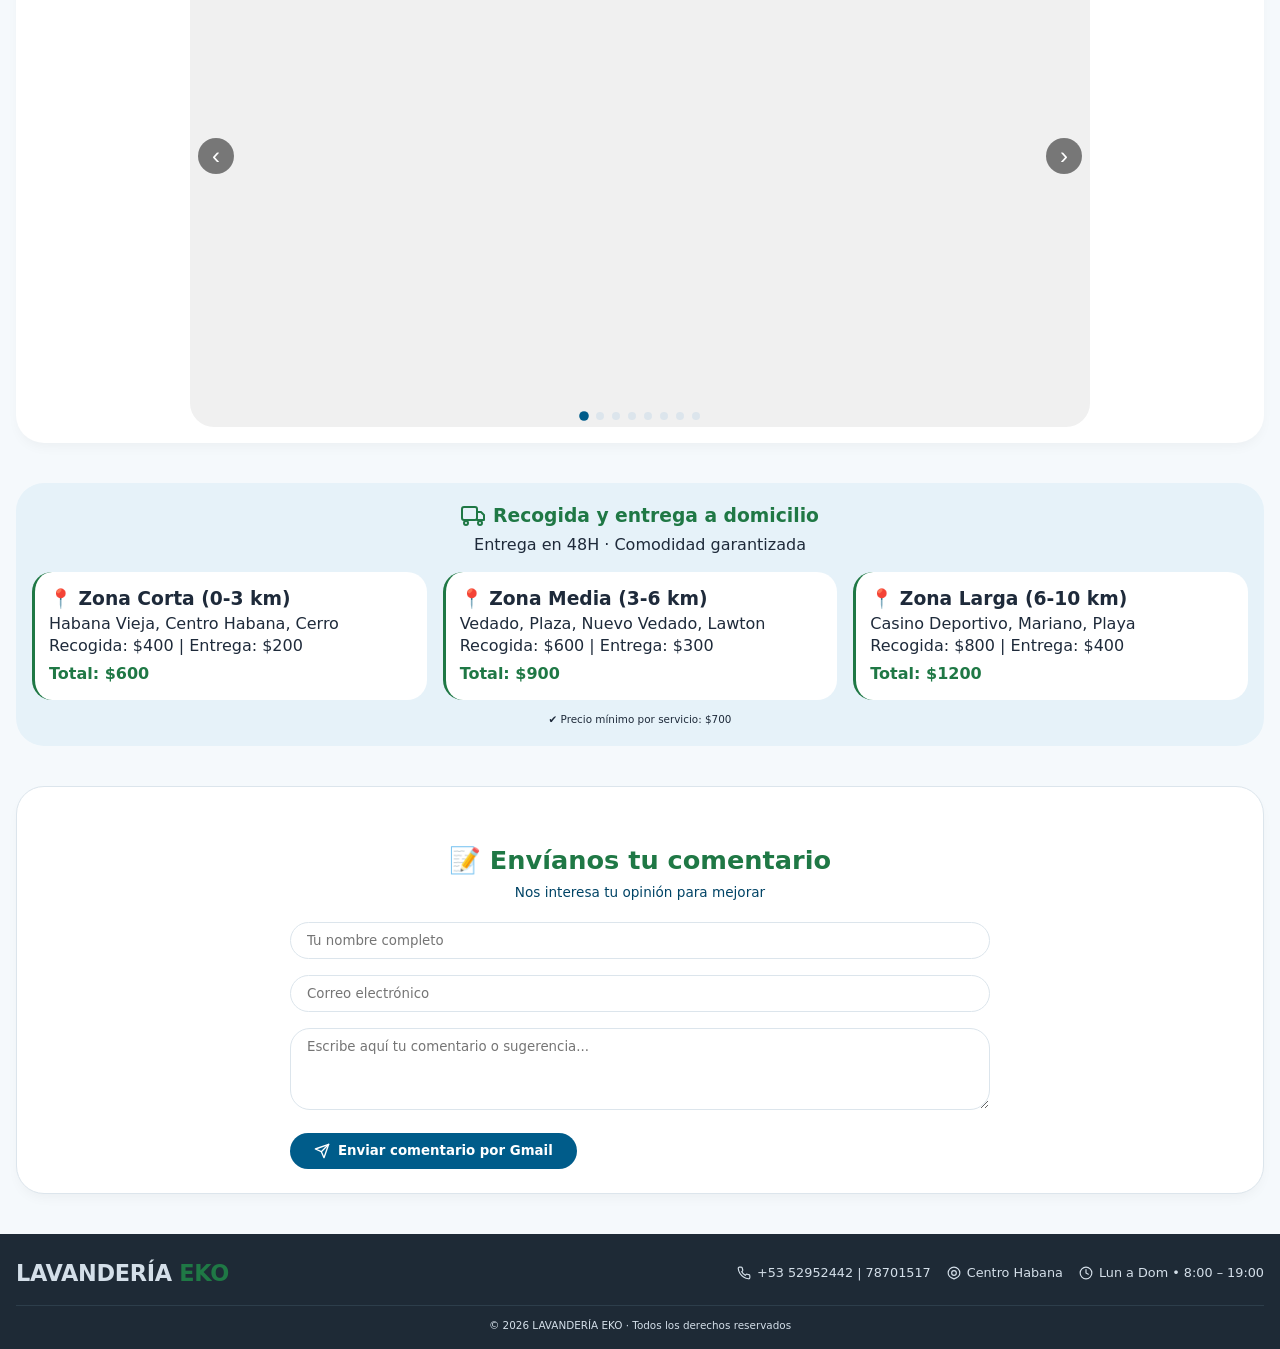
==== commit 0a0f4c32: "Add files via upload Signed-off-by: koowexa-dev <278492924+koowexa-dev@users.noreply.github.com>" ====
--- a/index.html
+++ b/index.html
@@ -6,13 +6,14 @@
     <meta name="description" content="Lavandería EKO - Limpieza eco-friendly, confiable y económica. Servicio a domicilio en La Habana. Recogida y entrega en 48h.">
     <title>LAVANDERÍA EKO</title>
     <link rel="icon" type="image/jpg" href="eko.jpg">
+    <meta http-equiv="X-UA-Compatible" content="IE=edge">
+    <meta http-equiv="Content-Security-Policy" content="default-src 'self'; script-src 'self' 'unsafe-inline'; style-src 'self' 'unsafe-inline'; img-src 'self' data: https://images.unsplash.com; connect-src 'self';">
     <style>
         * {
             margin: 0;
             padding: 0;
             box-sizing: border-box;
         }
-
         :root {
             --azul-principal: #005c8a;
             --azul-oscuro: #004466;
@@ -24,194 +25,179 @@
             --gris-fondo: #f5f9fc;
             --gris-texto: #1e2a3a;
             --gris-suave: #dce5ec;
-            --sombra: 0 8px 20px -6px rgba(0,0,0,0.05);
-            --sombra-hover: 0 20px 25px -12px rgba(0,0,0,0.12);
-            --radio: 24px;
-            --radio-sm: 18px;
-            --transicion: all 0.25s cubic-bezier(0.2, 0.9, 0.4, 1.1);
-        }
-
+            --sombra: 0 6px 14px -4px rgba(0, 0, 0, 0.05);
+            --sombra-hover: 0 12px 20px -8px rgba(0, 0, 0, 0.1);
+            --radio: 20px;
+            --radio-sm: 14px;
+            --transicion: all 0.3s cubic-bezier(0.2, 0.9, 0.4, 1.1);
+            --transition-modal: all 0.35s cubic-bezier(0.2, 0.9, 0.3, 1.2);
+            --font-family: 'Segoe UI', Roboto, system-ui, -apple-system, sans-serif;
+        }
         body {
             background: var(--gris-fondo);
-            font-family: system-ui, -apple-system, 'Segoe UI', Roboto, 'Helvetica Neue', sans-serif;
+            font-family: var(--font-family);
             color: var(--gris-texto);
-            line-height: 1.45;
+            line-height: 1.4;
             scroll-behavior: smooth;
         }
-
         .container {
             max-width: 1280px;
             margin: 0 auto;
-            padding: 0 20px;
-        }
-
+            padding: 0 16px;
+        }
         header {
-            background: rgba(255,255,255,0.92);
-            backdrop-filter: blur(12px);
+            background: rgba(255, 255, 255, 0.96);
+            backdrop-filter: blur(10px);
             position: sticky;
             top: 0;
             z-index: 1000;
-            border-bottom: 1px solid rgba(0,92,138,0.15);
-            padding: 8px 0;
-            transition: var(--transicion);
-        }
-
+            border-bottom: 1px solid rgba(0, 92, 138, 0.1);
+            padding: 6px 0;
+        }
         .nav-flex {
             display: flex;
             justify-content: space-between;
             align-items: center;
-            gap: 16px;
+            gap: 12px;
             flex-wrap: wrap;
         }
-
         .logo-area {
             display: flex;
             align-items: center;
-            gap: 10px;
-        }
-
+            gap: 8px;
+            cursor: pointer;
+            transition: var(--transicion);
+        }
+        .logo-area:hover {
+            transform: scale(1.02);
+        }
         .logo-img {
-            width: 42px;
-            height: 42px;
+            width: 38px;
+            height: 38px;
             object-fit: cover;
             border-radius: 50%;
             border: 2px solid var(--verde-principal);
-            background: #f5f7fa;
-            transition: transform 0.2s ease;
-        }
-        .logo-img:hover {
-            transform: scale(1.02);
-        }
-
+        }
         .logo-text {
-            font-size: 1.6rem;
+            font-size: 1.4rem;
             font-weight: 800;
-            letter-spacing: -0.5px;
+            letter-spacing: -0.3px;
             color: var(--azul-principal);
         }
         .logo-text span {
             color: var(--verde-principal);
         }
-
-        .btn-reserva-header, .btn-admin {
-            padding: 8px 22px;
-            border-radius: 60px;
+        .header-actions {
+            display: flex;
+            gap: 8px;
+            align-items: center;
+        }
+        .btn-header {
+            padding: 6px 18px;
+            border-radius: 40px;
             font-weight: 700;
-            font-size: 0.85rem;
+            font-size: 0.8rem;
             border: none;
             cursor: pointer;
-            transition: var(--transicion);
-            display: inline-flex;
-            align-items: center;
-            gap: 8px;
-            box-shadow: 0 1px 3px rgba(0,0,0,0.05);
             background: var(--azul-principal);
             color: white;
-        }
-        .btn-reserva-header:hover, .btn-admin:hover {
+            transition: var(--transicion);
+            display: flex;
+            align-items: center;
+            gap: 8px;
+            font-family: var(--font-family);
+        }
+        .btn-header:hover {
             background: var(--azul-oscuro);
-            transform: translateY(-2px);
-            box-shadow: 0 10px 15px -3px rgba(0,0,0,0.1);
-        }
-
+            transform: translateY(-1px);
+            box-shadow: 0 4px 12px rgba(0, 92, 138, 0.3);
+        }
+        .btn-header svg {
+            width: 16px;
+            height: 16px;
+            fill: none;
+            stroke: currentColor;
+            stroke-width: 2;
+            stroke-linecap: round;
+            stroke-linejoin: round;
+        }
         .hero-banner {
-            background: linear-gradient(130deg, #ffffff 0%, var(--verde-claro) 100%);
-            padding: 40px 20px 36px;
+            background: linear-gradient(120deg, #ffffff 0%, var(--verde-claro) 100%);
+            padding: 28px 16px 24px;
             text-align: center;
-            margin-bottom: 24px;
-            border-radius: 0 0 42px 42px;
-            animation: fadeInUp 0.6s ease-out;
-        }
-
-        @keyframes fadeInUp {
-            from {
-                opacity: 0;
-                transform: translateY(20px);
-            }
-            to {
-                opacity: 1;
-                transform: translateY(0);
-            }
-        }
-
+            margin-bottom: 20px;
+            border-radius: 0 0 36px 36px;
+        }
         .hero-banner h1 {
-            font-size: 2rem;
+            font-size: 1.7rem;
             font-weight: 800;
             color: var(--verde-principal);
-            letter-spacing: -0.3px;
-        }
-
+        }
         .slogan {
-            font-size: 1.15rem;
+            font-size: 1rem;
             font-weight: 600;
             color: var(--azul-principal);
-            margin-bottom: 8px;
-        }
-
+            margin-bottom: 6px;
+        }
         .legal-note {
             background: #f0e6ff;
-            max-width: 700px;
-            margin: 16px auto 0;
-            padding: 10px 18px;
-            border-radius: 50px;
-            font-size: 0.7rem;
+            max-width: 650px;
+            margin: 12px auto 0;
+            padding: 8px 14px;
+            border-radius: 40px;
+            font-size: 0.65rem;
             color: #1e2a3a;
             border-left: 3px solid #9b4dff;
             text-align: left;
-            transition: transform 0.2s;
-        }
-        .legal-note:hover {
-            transform: translateX(4px);
-        }
-
+        }
         .features-row {
             display: flex;
             flex-wrap: wrap;
             justify-content: center;
-            gap: 12px 24px;
+            gap: 10px 20px;
             background: var(--blanco);
-            padding: 12px 22px;
-            border-radius: 60px;
-            margin-bottom: 32px;
+            padding: 8px 18px;
+            border-radius: 50px;
+            margin-bottom: 28px;
             box-shadow: var(--sombra);
-            transition: var(--transicion);
             border: 1px solid var(--gris-suave);
         }
-        .features-row:hover {
-            box-shadow: var(--sombra-hover);
-            border-color: var(--azul-principal);
-        }
-
         .feature-chip {
             font-weight: 600;
-            font-size: 0.85rem;
+            font-size: 0.75rem;
             display: inline-flex;
             align-items: center;
-            gap: 6px;
+            gap: 5px;
             color: var(--azul-principal);
         }
-
+        .feature-chip svg {
+            width: 16px;
+            height: 16px;
+            fill: none;
+            stroke: var(--azul-principal);
+            stroke-width: 2;
+            stroke-linecap: round;
+            stroke-linejoin: round;
+        }
         .section-title {
             text-align: center;
-            margin: 44px 0 20px;
-            animation: fadeIn 0.5s;
+            margin: 32px 0 16px;
         }
         .section-title h2 {
-            font-size: 1.85rem;
+            font-size: 1.6rem;
             color: var(--verde-principal);
         }
         .section-title p {
-            color: #4a5b6e;
-            font-size: 0.9rem;
-        }
-
+            font-size: 0.85rem;
+            color: var(--azul-oscuro);
+            margin-top: 4px;
+        }
         .pricing-grid {
             display: grid;
-            grid-template-columns: repeat(auto-fit, minmax(260px, 1fr));
-            gap: 24px;
-            margin-bottom: 48px;
-        }
-
+            grid-template-columns: repeat(auto-fit, minmax(240px, 1fr));
+            gap: 18px;
+            margin-bottom: 40px;
+        }
         .price-card {
             background: var(--blanco);
             border-radius: var(--radio);
@@ -220,123 +206,287 @@
             position: relative;
             overflow: hidden;
             box-shadow: var(--sombra);
-            animation: fadeInUp 0.5s ease backwards;
-            animation-delay: calc(0.05s * var(--order, 0));
+            display: flex;
+            flex-direction: column;
         }
         .price-card:hover {
-            transform: translateY(-6px);
+            transform: translateY(-4px);
             box-shadow: var(--sombra-hover);
-            border-color: var(--azul-principal);
-        }
-
+        }
         .price-badge {
             position: absolute;
-            top: 12px;
-            right: 12px;
+            top: 10px;
+            right: 10px;
             background: var(--verde-principal);
             color: white;
-            font-size: 0.65rem;
+            font-size: 0.6rem;
             font-weight: 800;
-            padding: 3px 10px;
-            border-radius: 40px;
-            letter-spacing: 0.3px;
-            transition: transform 0.1s;
-        }
-
+            padding: 2px 8px;
+            border-radius: 30px;
+            text-transform: uppercase;
+        }
         .price-header {
-            padding: 16px 12px;
+            padding: 12px 10px;
             color: white;
             text-align: center;
         }
-        .bg-basico { background: linear-gradient(135deg, var(--azul-principal), var(--azul-oscuro)); }
-        .bg-premium { background: linear-gradient(135deg, var(--verde-principal), var(--verde-oscuro)); }
-        .bg-especial { background: linear-gradient(135deg, #6b4e7e, #563d66); }
-        .bg-normal { background: linear-gradient(135deg, #3f6b7e, #2e4f5e); }
-        .bg-economico { background: linear-gradient(135deg, #3f8a8b, #2d6c6d); }
-
-        .price-header h3 { font-size: 1.4rem; font-weight: 700; margin-bottom: 4px; }
-        .price-header p { font-size: 0.7rem; opacity: 0.9; }
-
-        .price-body { padding: 18px 16px; }
+        .bg-basico {
+            background: linear-gradient(135deg, var(--azul-principal), var(--azul-oscuro));
+        }
+        .bg-premium {
+            background: linear-gradient(135deg, var(--verde-principal), var(--verde-oscuro));
+        }
+        .bg-especial {
+            background: linear-gradient(135deg, #6b4e7e, #563d66);
+        }
+        .bg-normal {
+            background: linear-gradient(135deg, #3f6b7e, #2e4f5e);
+        }
+        .price-header h3 {
+            font-size: 1.25rem;
+            font-weight: 700;
+            margin-bottom: 2px;
+        }
+        .price-header p {
+            font-size: 0.65rem;
+            opacity: 0.9;
+        }
+        .price-body {
+            padding: 14px 12px;
+            flex: 1;
+            display: flex;
+            flex-direction: column;
+        }
         .service-desc {
             background: var(--azul-claro);
-            font-size: 0.7rem;
-            padding: 5px 10px;
+            font-size: 0.65rem;
+            padding: 4px 8px;
             border-radius: 30px;
             text-align: center;
-            margin-bottom: 14px;
-            color: var(--azul-oscuro);
+            margin-bottom: 12px;
             font-weight: 600;
         }
-        .price-list { list-style: none; }
+        .price-list {
+            list-style: none;
+            margin-bottom: 16px;
+        }
         .price-list li {
             display: flex;
             justify-content: space-between;
-            padding: 8px 0;
+            padding: 6px 0;
             border-bottom: 1px solid #edf0f5;
-            font-size: 0.85rem;
+            font-size: 0.8rem;
         }
         .price-list li span:last-child {
             font-weight: 800;
             color: var(--verde-principal);
         }
-        .flat-price {
-            text-align: center;
-            font-size: 2rem;
+        .btn-solicitar {
+            background: var(--verde-principal);
+            color: white;
+            border: none;
+            border-radius: 40px;
+            padding: 7px 0;
+            font-weight: 700;
+            cursor: pointer;
+            transition: var(--transicion);
+            margin-top: auto;
+            width: 100%;
+            font-family: var(--font-family);
+            font-size: 0.8rem;
+        }
+        .btn-solicitar:hover {
+            background: var(--verde-oscuro);
+            transform: scale(1.02);
+            box-shadow: 0 4px 10px rgba(31, 120, 69, 0.3);
+        }
+        .catalogo-grid {
+            display: grid;
+            grid-template-columns: repeat(auto-fill, minmax(260px, 1fr));
+            gap: 18px;
+            margin: 20px 0 40px;
+        }
+        .catalogo-card {
+            background: white;
+            border-radius: var(--radio-sm);
+            border: 1px solid var(--gris-suave);
+            overflow: hidden;
+            transition: var(--transicion);
+        }
+        .catalogo-card:hover {
+            transform: translateY(-3px);
+            box-shadow: var(--sombra-hover);
+        }
+        .catalogo-header {
+            background: var(--azul-principal);
+            padding: 10px 14px;
+            color: white;
+            font-weight: 700;
+            font-size: 0.8rem;
+        }
+        .catalogo-body {
+            padding: 12px 14px;
+        }
+        .producto-marca {
             font-weight: 800;
             color: var(--verde-principal);
-            margin: 16px 0;
-        }
-
+            font-size: 0.85rem;
+        }
+        .producto-nombre {
+            font-weight: 600;
+            font-size: 0.85rem;
+            margin: 6px 0 4px;
+        }
+        .producto-tipo {
+            font-size: 0.7rem;
+            color: var(--azul-oscuro);
+            background: var(--azul-claro);
+            display: inline-block;
+            padding: 2px 10px;
+            border-radius: 20px;
+            margin-top: 6px;
+        }
+        .btn-detalle-producto {
+            background: var(--azul-principal);
+            color: white;
+            border: none;
+            border-radius: 30px;
+            padding: 6px 16px;
+            font-weight: 600;
+            font-size: 0.7rem;
+            cursor: pointer;
+            transition: var(--transicion);
+            font-family: var(--font-family);
+            margin-top: 8px;
+            width: 100%;
+        }
+        .btn-detalle-producto:hover {
+            background: var(--azul-oscuro);
+            transform: scale(1.02);
+        }
         .extras-wrapper {
             display: flex;
             flex-wrap: wrap;
             justify-content: center;
-            gap: 12px;
-            margin-bottom: 40px;
+            gap: 10px;
+            margin-bottom: 32px;
         }
         .extra-badge {
             background: white;
-            border-radius: 60px;
-            padding: 8px 20px;
+            border-radius: 50px;
+            padding: 6px 16px;
             font-weight: 600;
-            font-size: 0.8rem;
+            font-size: 0.7rem;
             box-shadow: var(--sombra);
             border: 1px solid var(--gris-suave);
-            transition: var(--transicion);
-            color: var(--azul-principal);
-        }
-        .extra-badge:hover {
-            transform: translateY(-3px);
+            display: inline-flex;
+            align-items: center;
+            gap: 6px;
+        }
+        .extra-badge svg {
+            width: 14px;
+            height: 14px;
+            fill: none;
+            stroke: var(--azul-principal);
+            stroke-width: 2;
+            stroke-linecap: round;
+            stroke-linejoin: round;
+        }
+        .carousel-section {
+            background: var(--blanco);
+            border-radius: 28px;
+            padding: 16px;
+            margin-bottom: 40px;
+            box-shadow: var(--sombra);
+        }
+        .carousel-container {
+            position: relative;
+            width: 100%;
+            max-width: 900px;
+            margin: 0 auto;
+            border-radius: 24px;
+            overflow: hidden;
+            background: #f0f0f0;
+        }
+        .carousel-slides {
+            display: flex;
+            transition: transform 0.4s ease;
+        }
+        .carousel-slide {
+            min-width: 100%;
+            cursor: pointer;
+        }
+        .carousel-slide img {
+            width: 100%;
+            height: auto;
+            aspect-ratio: 16 / 9;
+            object-fit: cover;
+            display: block;
+        }
+        .carousel-btn {
+            position: absolute;
+            top: 50%;
+            transform: translateY(-50%);
+            background: rgba(0, 0, 0, 0.5);
+            color: white;
+            border: none;
+            font-size: 1.5rem;
+            padding: 0 8px;
+            cursor: pointer;
+            border-radius: 50%;
+            width: 36px;
+            height: 36px;
+            display: flex;
+            align-items: center;
+            justify-content: center;
+            transition: background 0.2s;
+            z-index: 5;
+        }
+        .carousel-btn:hover {
+            background: rgba(0, 0, 0, 0.8);
+        }
+        .btn-prev {
+            left: 8px;
+        }
+        .btn-next {
+            right: 8px;
+        }
+        .carousel-dots {
+            text-align: center;
+            margin-top: 12px;
+        }
+        .dot {
+            display: inline-block;
+            width: 8px;
+            height: 8px;
+            border-radius: 50%;
+            background: var(--gris-suave);
+            margin: 0 4px;
+            cursor: pointer;
+            transition: var(--transicion);
+        }
+        .dot.active {
             background: var(--azul-principal);
-            color: white;
-            border-color: var(--azul-principal);
-        }
-
+            transform: scale(1.2);
+        }
         .delivery-section {
             background: var(--azul-claro);
-            border-radius: 32px;
-            padding: 28px 20px;
-            margin-bottom: 48px;
-            transition: box-shadow 0.2s;
-            border: 1px solid rgba(0,92,138,0.2);
-        }
-        .delivery-section:hover {
-            box-shadow: 0 12px 18px -8px rgba(0,0,0,0.08);
-            background: #e0f0f9;
+            border-radius: 28px;
+            padding: 20px 16px;
+            margin-bottom: 40px;
         }
         .delivery-grid {
             display: grid;
-            grid-template-columns: repeat(auto-fit, minmax(240px, 1fr));
-            gap: 20px;
-            margin-top: 20px;
+            grid-template-columns: repeat(auto-fit, minmax(220px, 1fr));
+            gap: 16px;
+            margin-top: 16px;
         }
         .zone-card {
             background: white;
-            padding: 18px;
-            border-radius: 24px;
-            border-left: 4px solid var(--verde-principal);
-            transition: transform 0.2s;
+            padding: 14px;
+            border-radius: 20px;
+            border-left: 3px solid var(--verde-principal);
+            transition: var(--transicion);
         }
         .zone-card:hover {
             transform: translateX(5px);
@@ -347,44 +497,65 @@
             color: var(--verde-principal);
             margin-top: 6px;
         }
-
-        .catalogo-grid {
-            display: grid;
-            grid-template-columns: repeat(auto-fill, minmax(270px, 1fr));
-            gap: 20px;
-            margin-bottom: 48px;
-        }
-        .catalogo-card {
+        .comentarios-section {
             background: white;
-            border-radius: var(--radio-sm);
+            border-radius: 28px;
+            padding: 24px 20px;
+            margin-bottom: 40px;
+            box-shadow: var(--sombra);
             border: 1px solid var(--gris-suave);
-            transition: var(--transicion);
-        }
-        .catalogo-card:hover {
-            transform: translateY(-4px);
-            box-shadow: var(--sombra-hover);
+        }
+        .comentarios-form {
+            max-width: 700px;
+            margin: 20px auto 0;
+        }
+        .comentarios-form input,
+        .comentarios-form textarea {
+            width: 100%;
+            padding: 10px 16px;
+            border-radius: 30px;
+            border: 1.5px solid var(--gris-suave);
+            margin-bottom: 16px;
+            font-family: var(--font-family);
+            transition: var(--transicion);
+        }
+        .comentarios-form textarea {
+            border-radius: 20px;
+            resize: vertical;
+        }
+        .comentarios-form input:focus,
+        .comentarios-form textarea:focus {
             border-color: var(--azul-principal);
-        }
-        .catalogo-header {
+            outline: none;
+            box-shadow: 0 0 0 2px rgba(0, 92, 138, 0.2);
+        }
+        .btn-comentario {
             background: var(--azul-principal);
-            padding: 8px 16px;
             color: white;
+            border: none;
+            border-radius: 40px;
+            padding: 10px 24px;
             font-weight: 700;
-            font-size: 0.75rem;
-        }
-        .catalogo-body { padding: 14px; }
-        .producto-marca { font-weight: 800; color: var(--verde-principal); }
-        .producto-nombre { font-weight: 600; font-size: 0.85rem; margin: 4px 0; }
-        .producto-tipo, .producto-rendimiento {
-            display: inline-block;
-            font-size: 0.65rem;
-            background: var(--azul-claro);
-            padding: 2px 10px;
-            border-radius: 30px;
-            margin-top: 6px;
-            color: var(--azul-oscuro);
-        }
-
+            cursor: pointer;
+            transition: var(--transicion);
+            font-family: var(--font-family);
+            display: inline-flex;
+            align-items: center;
+            gap: 8px;
+        }
+        .btn-comentario:hover {
+            background: var(--azul-oscuro);
+            transform: translateY(-2px);
+        }
+        .btn-comentario svg {
+            width: 16px;
+            height: 16px;
+            fill: none;
+            stroke: currentColor;
+            stroke-width: 2;
+            stroke-linecap: round;
+            stroke-linejoin: round;
+        }
         .modal {
             display: none;
             position: fixed;
@@ -392,59 +563,144 @@
             left: 0;
             width: 100%;
             height: 100%;
-            background: rgba(0,0,0,0.6);
-            backdrop-filter: blur(5px);
+            background: rgba(0, 0, 0, 0.85);
+            backdrop-filter: blur(8px);
             z-index: 2000;
             justify-content: center;
             align-items: center;
-            padding: 16px;
+            padding: 0;
         }
         .modal-content {
             background: white;
-            max-width: 640px;
             width: 100%;
-            border-radius: 32px;
-            padding: 22px;
-            animation: fadeIn 0.2s;
-            max-height: 90vh;
+            height: 100%;
+            max-width: 100%;
+            max-height: 100%;
+            border-radius: 0;
             overflow-y: auto;
-            border-top: 5px solid var(--verde-principal);
-        }
-        .modal-lg { max-width: 880px; }
-        @keyframes fadeIn {
-            from { opacity: 0; transform: scale(0.96); }
-            to { opacity: 1; transform: scale(1); }
-        }
-
-        .form-group { margin-bottom: 16px; }
+            position: relative;
+            padding: 32px 40px;
+            animation: modalFadeIn 0.3s cubic-bezier(0.2, 0.9, 0.4, 1.1);
+        }
+        @keyframes modalFadeIn {
+            from {
+                opacity: 0;
+                transform: scale(0.96);
+            }
+            to {
+                opacity: 1;
+                transform: scale(1);
+            }
+        }
+        .modal-close {
+            position: absolute;
+            top: 20px;
+            right: 30px;
+            font-size: 32px;
+            cursor: pointer;
+            background: rgba(0, 0, 0, 0.05);
+            border-radius: 50%;
+            width: 44px;
+            height: 44px;
+            display: flex;
+            align-items: center;
+            justify-content: center;
+            transition: all 0.2s;
+            z-index: 10;
+            border: none;
+            color: var(--gris-texto);
+        }
+        .modal-close:hover {
+            background: #e74c3c;
+            color: white;
+            transform: rotate(90deg);
+        }
+        .form-group {
+            margin-bottom: 14px;
+        }
         .form-group label {
             font-weight: 700;
-            font-size: 0.75rem;
+            font-size: 0.7rem;
             display: block;
-            margin-bottom: 5px;
+            margin-bottom: 4px;
             color: var(--azul-oscuro);
         }
-        .form-group input, .form-group select, .form-group textarea {
+        .form-group input,
+        .form-group select,
+        .form-group textarea {
             width: 100%;
-            padding: 8px 14px;
+            padding: 8px 12px;
             border: 1.5px solid var(--gris-suave);
-            border-radius: 50px;
-            font-size: 0.85rem;
-            transition: border 0.2s;
-        }
-        .form-group input:focus, .form-group select:focus, .form-group textarea:focus {
+            border-radius: 30px;
+            font-size: 0.8rem;
+            background: white;
+            font-family: var(--font-family);
+            transition: var(--transicion);
+        }
+        .form-group input:focus,
+        .form-group select:focus,
+        .form-group textarea:focus {
             border-color: var(--azul-principal);
             outline: none;
-        }
-
-        .modal-buttons { display: flex; gap: 12px; justify-content: flex-end; margin-top: 18px; }
+            box-shadow: 0 0 0 2px rgba(0, 92, 138, 0.2);
+        }
+        .admin-section {
+            background: #f8fafc;
+            border-radius: 20px;
+            padding: 12px 14px;
+            margin-bottom: 20px;
+            border: 1px solid var(--gris-suave);
+        }
+        .admin-section h4 {
+            color: var(--verde-principal);
+            margin-bottom: 12px;
+            font-size: 0.95rem;
+            border-left: 3px solid var(--azul-principal);
+            padding-left: 10px;
+        }
+        .admin-grid {
+            display: grid;
+            grid-template-columns: repeat(auto-fit, minmax(260px, 1fr));
+            gap: 12px;
+        }
+        .price-preview {
+            background: var(--azul-claro);
+            border-radius: 20px;
+            padding: 10px;
+            margin: 12px 0;
+            font-weight: 600;
+            text-align: center;
+            font-size: 0.85rem;
+            transition: var(--transicion);
+        }
+        .modal-buttons {
+            display: flex;
+            gap: 12px;
+            justify-content: flex-end;
+            margin-top: 20px;
+            flex-wrap: wrap;
+        }
         .btn-modal {
-            padding: 6px 20px;
+            padding: 8px 22px;
             border-radius: 40px;
             font-weight: 700;
             cursor: pointer;
-            transition: var(--transicion);
             border: none;
+            font-size: 0.8rem;
+            transition: var(--transicion);
+            font-family: var(--font-family);
+            display: inline-flex;
+            align-items: center;
+            gap: 8px;
+        }
+        .btn-modal svg {
+            width: 16px;
+            height: 16px;
+            fill: none;
+            stroke: currentColor;
+            stroke-width: 2;
+            stroke-linecap: round;
+            stroke-linejoin: round;
         }
         .btn-enviar {
             background: var(--azul-principal);
@@ -452,542 +708,490 @@
         }
         .btn-enviar:hover {
             background: var(--azul-oscuro);
-            transform: translateY(-1px);
+            transform: translateY(-2px);
         }
         .btn-cancelar {
-            background: var(--azul-principal);
-            color: white;
+            background: var(--gris-suave);
+            color: var(--gris-texto);
         }
         .btn-cancelar:hover {
-            background: var(--azul-oscuro);
-        }
-
-        .admin-grid {
-            display: grid;
-            grid-template-columns: 1fr 1fr;
-            gap: 12px;
-        }
-        .service-option-group {
-            border: 1px solid var(--gris-suave);
-            border-radius: 20px;
-            padding: 15px;
-            margin-bottom: 20px;
-            transition: background 0.2s;
-            background: var(--verde-claro);
-        }
-        .service-option-group:hover {
-            background: #c8e6d9;
-        }
-        .plan-radio-group {
-            display: flex;
-            flex-wrap: wrap;
-            gap: 12px;
-            margin-bottom: 16px;
-        }
-        .plan-radio {
-            flex: 1;
-            min-width: 100px;
-            background: #f8fafc;
-            border-radius: 30px;
-            padding: 6px 12px;
-            border: 1px solid var(--gris-suave);
-            cursor: pointer;
-            transition: 0.1s;
-            text-align: center;
-        }
-        .plan-radio.selected {
-            background: var(--azul-principal);
-            color: white;
-            border-color: var(--azul-principal);
-        }
-        .plan-radio input { display: none; }
-        .plan-radio label { display: block; cursor: pointer; font-weight: 500; }
-
-        .weight-select {
-            display: flex;
-            align-items: center;
-            gap: 12px;
-            flex-wrap: wrap;
-            margin-top: 10px;
-        }
-        .extra-check {
-            display: flex;
-            flex-wrap: wrap;
-            gap: 12px;
-            margin-top: 8px;
-        }
-        .extra-check label {
-            font-weight: normal;
-            display: inline-flex;
-            align-items: center;
-            gap: 6px;
-            background: #f1f5f9;
-            padding: 6px 12px;
-            border-radius: 40px;
-            font-size: 0.75rem;
-            cursor: pointer;
-            transition: all 0.1s;
-        }
-        .extra-check label:hover {
-            background: var(--azul-principal);
-            color: white;
-        }
-        .price-preview {
-            background: var(--azul-claro);
-            border-radius: 20px;
-            padding: 12px;
-            margin: 15px 0;
-            font-size: 0.85rem;
-            text-align: center;
-            font-weight: 600;
-            color: var(--azul-oscuro);
-        }
-
-        @media (max-width:640px) {
-            .admin-grid { grid-template-columns: 1fr; }
-            .hero-banner h1 { font-size: 1.6rem; }
-        }
-
+            background: #c8d3de;
+        }
+        .modal-producto-content {
+            max-width: 480px;
+            width: 90%;
+            max-height: 80vh;
+            border-radius: 32px;
+            padding: 32px 28px;
+            margin: auto;
+            overflow-y: auto;
+            position: relative;
+            background: white;
+            animation: modalFadeIn 0.3s cubic-bezier(0.2, 0.9, 0.4, 1.1);
+        }
+        .modal-producto-content h3 {
+            color: var(--azul-principal);
+            margin-bottom: 12px;
+            font-size: 1.4rem;
+        }
+        .modal-producto-content .info-line {
+            display: flex;
+            justify-content: space-between;
+            padding: 8px 0;
+            border-bottom: 1px solid var(--gris-suave);
+            font-size: 0.9rem;
+        }
+        .modal-producto-content .info-line strong {
+            color: var(--verde-principal);
+        }
         footer {
             background: #1e2a36;
             color: #d4dfe9;
-            padding: 32px 0 20px;
-            margin-top: 30px;
+            padding: 24px 0 16px;
+            margin-top: 20px;
         }
         .footer-compact {
             display: flex;
             flex-wrap: wrap;
             justify-content: space-between;
             align-items: center;
-            gap: 20px;
-            padding-bottom: 20px;
+            gap: 16px;
+            padding-bottom: 16px;
             border-bottom: 1px solid #2d3e4b;
-            margin-bottom: 16px;
+            margin-bottom: 12px;
+        }
+        .footer-compact .logo-text {
+            color: #d4dfe9;
+        }
+        .footer-compact .logo-text span {
+            color: var(--verde-principal);
+        }
+        .footer-contact {
+            display: flex;
+            flex-wrap: wrap;
+            gap: 16px;
+            align-items: center;
+        }
+        .footer-contact span {
+            display: inline-flex;
+            align-items: center;
+            gap: 6px;
+            font-size: 0.8rem;
+        }
+        .footer-contact svg {
+            width: 14px;
+            height: 14px;
+            fill: none;
+            stroke: currentColor;
+            stroke-width: 2;
+            stroke-linecap: round;
+            stroke-linejoin: round;
         }
         .copyright {
             text-align: center;
-            font-size: 0.7rem;
-            opacity: 0.75;
-        }
-        .custom-weight-input {
+            font-size: 0.65rem;
+        }
+        .lightbox {
             display: none;
-            margin-top: 10px;
-            gap: 10px;
-            align-items: center;
-            flex-wrap: wrap;
-        }
-        .custom-weight-input label { font-weight: bold; font-size: 0.8rem; }
-        .custom-weight-input input {
-            width: 100px;
-            padding: 5px 10px;
-            border-radius: 30px;
-            border: 1px solid var(--gris-suave);
-        }
+            position: fixed;
+            top: 0;
+            left: 0;
+            width: 100%;
+            height: 100%;
+            background: rgba(0, 0, 0, 0.9);
+            z-index: 4000;
+            justify-content: center;
+            align-items: center;
+        }
+        .lightbox img {
+            max-width: 90%;
+            max-height: 90%;
+            border-radius: 20px;
+        }
+        .toast-notify {
+            position: fixed;
+            bottom: 30px;
+            right: 30px;
+            background: #1e2a36;
+            color: white;
+            padding: 12px 24px;
+            border-radius: 60px;
+            font-weight: 600;
+            z-index: 5000;
+            box-shadow: 0 10px 20px rgba(0, 0, 0, 0.2);
+            animation: slideIn 0.3s ease;
+            font-family: var(--font-family);
+            font-size: 0.85rem;
+            display: flex;
+            align-items: center;
+            gap: 8px;
+        }
+        .toast-notify svg {
+            width: 18px;
+            height: 18px;
+            fill: none;
+            stroke: currentColor;
+            stroke-width: 2;
+            stroke-linecap: round;
+            stroke-linejoin: round;
+        }
+        @keyframes slideIn {
+            from {
+                transform: translateX(100px);
+                opacity: 0;
+            }
+            to {
+                transform: translateX(0);
+                opacity: 1;
+            }
+        }
+        @media (max-width: 640px) {
+            .container { padding: 0 12px; }
+            .hero-banner h1 { font-size: 1.4rem; }
+            .modal-content { padding: 16px; }
+            .admin-grid { grid-template-columns: 1fr; }
+            .price-card { min-width: 100%; }
+            .features-row { gap: 6px 12px; }
+            .price-header h3 { font-size: 1.1rem; }
+            .catalogo-grid { grid-template-columns: 1fr; }
+            .footer-compact { flex-direction: column; align-items: flex-start; }
+            .header-actions { gap: 4px; }
+            .btn-header { padding: 4px 12px; font-size: 0.7rem; }
+            .modal-producto-content { width: 95%; padding: 24px 16px; }
+        }
+        @media (max-width: 480px) {
+            .logo-text { font-size: 1.2rem; }
+            .section-title h2 { font-size: 1.3rem; }
+            .hero-banner h1 { font-size: 1.2rem; }
+            .modal-content { padding: 12px; }
+        }
+        .text-center { text-align: center; }
+        .mt-8 { margin-top: 8px; }
+        .mb-8 { margin-bottom: 8px; }
+        .gap-4 { gap: 4px; }
+        .flex-center { display: flex; align-items: center; justify-content: center; }
+        .sr-only { position: absolute; width: 1px; height: 1px; padding: 0; margin: -1px; overflow: hidden; clip: rect(0, 0, 0, 0); border: 0; }
     </style>
 </head>
 <body>
-<header>
-    <div class="container nav-flex">
-        <div class="logo-area">
-            <img class="logo-img" src="eko.jpg" alt="EKO">
-            <div class="logo-text">LAVANDERÍA <span>EKO</span></div>
+    <header role="banner">
+        <div class="container nav-flex">
+            <div class="logo-area" role="button" tabindex="0" aria-label="Ir al inicio">
+                <img class="logo-img" src="eko.jpg" alt="Logo Lavandería EKO">
+                <div class="logo-text">LAVANDERÍA <span>EKO</span></div>
+            </div>
+            <div class="header-actions">
+                <button id="openReservaBtn" class="btn-header" aria-label="Abrir reserva">
+                    <svg viewBox="0 0 24 24">
+                        <rect x="3" y="4" width="18" height="18" rx="2" ry="2" />
+                        <line x1="16" y1="2" x2="16" y2="6" />
+                        <line x1="8" y1="2" x2="8" y2="6" />
+                        <line x1="3" y1="10" x2="21" y2="10" />
+                        <circle cx="12" cy="15" r="1" />
+                        <circle cx="16" cy="15" r="1" />
+                        <circle cx="8" cy="15" r="1" />
+                        <circle cx="12" cy="19" r="1" />
+                        <circle cx="16" cy="19" r="1" />
+                        <circle cx="8" cy="19" r="1" />
+                    </svg>
+                    Reservar
+                </button>
+                <button id="openAdminAccessBtn" class="btn-header" aria-label="Acceso administración">
+                    <svg viewBox="0 0 24 24">
+                        <path d="M20 21v-2a4 4 0 0 0-4-4H8a4 4 0 0 0-4 4v2" />
+                        <circle cx="12" cy="7" r="4" />
+                        <path d="M18 8l2 2 4-4" />
+                    </svg>
+                    Admin
+                </button>
+            </div>
         </div>
-        <div style="display: flex; gap: 10px;">
-            <button id="openReservaBtn" class="btn-reserva-header">Reservar</button>
-            <button id="openAdminAccessBtn" class="btn-admin">Admin</button>
+    </header>
+    <section class="hero-banner" aria-label="Bienvenida">
+        <div class="container">
+            <h1>EL MEJOR CUIDADO PARA TU ROPA</h1>
+            <div class="slogan">Limpio • Fresco • Aromado</div>
+            <p>Recogida y entrega a domicilio • Cuidamos tu ropa y la fragancia</p>
+            <div class="legal-note">
+                <strong>Nota legal:</strong> La validez oficial de la orden queda respaldada por una firma digital. Para que el servicio sea legal, el cliente debe registrar su número de carné de identidad.
+            </div>
+        </div>
+    </section>
+    <div class="container">
+        <div class="features-row" role="list">
+            <span class="feature-chip" role="listitem">
+                <svg viewBox="0 0 24 24"><path d="M3 12h4l2-5 3 8 3-6 2 3h4" /><circle cx="12" cy="12" r="10" /></svg>
+                Limpieza profunda
+            </span>
+            <span class="feature-chip" role="listitem">
+                <svg viewBox="0 0 24 24"><path d="M12 2L2 7l10 5 10-5-10-5z" /><path d="M2 17l10 5 10-5" /><path d="M2 12l10 5 10-5" /></svg>
+                Confianza
+            </span>
+            <span class="feature-chip" role="listitem">
+                <svg viewBox="0 0 24 24"><path d="M12 2a10 10 0 1 0 10 10A10 10 0 0 0 12 2z" /><path d="M12 6v6l4 2" /><path d="M6 12h4" /></svg>
+                Eco-friendly
+            </span>
+            <span class="feature-chip" role="listitem">
+                <svg viewBox="0 0 24 24"><path d="M12 2v4" /><path d="M12 18v4" /><path d="M4.93 4.93l2.83 2.83" /><path d="M16.24 16.24l2.83 2.83" /><path d="M2 12h4" /><path d="M18 12h4" /><path d="M4.93 19.07l2.83-2.83" /><path d="M16.24 7.76l2.83-2.83" /><circle cx="12" cy="12" r="3" /></svg>
+                Precios justos
+            </span>
+            <span class="feature-chip" role="listitem">
+                <svg viewBox="0 0 24 24"><circle cx="12" cy="12" r="10" /><polyline points="12 6 12 12 16 14" /><path d="M6 12h2" /></svg>
+                48H express
+            </span>
+        </div>
+        <div class="section-title">
+            <h2>Servicios por peso (kg)</h2>
+            <p>Elige el nivel que mejor se adapte a tu ropa</p>
+        </div>
+        <div class="pricing-grid" id="pricingGrid">
+            <div class="price-card" data-plan="NORMAL">
+                <div class="price-badge">ACCESIBLE</div>
+                <div class="price-header bg-normal"><h3>NORMAL</h3><p>Lavado + Secado + Doblado</p></div>
+                <div class="price-body">
+                    <div class="service-desc">🧴 Detergente en polvo</div>
+                    <ul class="price-list"><li><span>1-2 kg</span><span>$400</span></li><li><span>3-4 kg</span><span>$500</span></li><li><span>5-6 kg</span><span>$600</span></li><li><span>7 kg</span><span>$700</span></li></ul>
+                    <button class="btn-solicitar">Solicitar servicio</button>
+                </div>
+            </div>
+            <div class="price-card" data-plan="BASICO">
+                <div class="price-badge">POPULAR</div>
+                <div class="price-header bg-basico"><h3>BÁSICO</h3><p>Prelavado + Lavado + Secado + Doblado</p></div>
+                <div class="price-body">
+                    <div class="service-desc">💧 Detergente líquido + suavizante</div>
+                    <ul class="price-list"><li><span>1-2 kg</span><span>$700</span></li><li><span>3-4 kg</span><span>$900</span></li><li><span>5-6 kg</span><span>$1100</span></li><li><span>7 kg</span><span>$1300</span></li></ul>
+                    <button class="btn-solicitar">Solicitar servicio</button>
+                </div>
+            </div>
+            <div class="price-card" data-plan="PREMIUM">
+                <div class="price-badge">LA MEJOR</div>
+                <div class="price-header bg-premium"><h3>PREMIUM</h3><p>Prelavado + Lavado + Secado + Doblado</p></div>
+                <div class="price-body">
+                    <div class="service-desc">✨ Cápsula + fragancia especial</div>
+                    <ul class="price-list"><li><span>1-2 kg</span><span>$800</span></li><li><span>3-4 kg</span><span>$1000</span></li><li><span>5-6 kg</span><span>$1200</span></li><li><span>7 kg</span><span>$1400</span></li></ul>
+                    <button class="btn-solicitar">Solicitar servicio</button>
+                </div>
+            </div>
+            <div class="price-card" data-plan="ESPECIAL">
+                <div class="price-badge">EXCLUSIVO</div>
+                <div class="price-header bg-especial"><h3>ESPECIAL</h3><p>Ropa de cama + Toallas + aroma premium</p></div>
+                <div class="price-body">
+                    <div class="service-desc">🌸 Cápsula intensiva + fragancia</div>
+                    <ul class="price-list"><li><span>1-2 kg</span><span>$900</span></li><li><span>3-4 kg</span><span>$1100</span></li><li><span>5-6 kg</span><span>$1300</span></li><li><span>7 kg</span><span>$1500</span></li></ul>
+                    <button class="btn-solicitar">Solicitar servicio</button>
+                </div>
+            </div>
+        </div>
+        <div class="section-title"><h2>✨ Extras y mejoras</h2><p>Personaliza tu servicio</p></div>
+        <div class="extras-wrapper">
+            <span class="extra-badge"><svg viewBox="0 0 24 24"><path d="M3 12h4l2-5 3 8 3-6 2 3h4" /><circle cx="12" cy="12" r="10" /></svg>Planchado (disponible)</span>
+            <span class="extra-badge"><svg viewBox="0 0 24 24"><path d="M12 2a10 10 0 1 0 10 10A10 10 0 0 0 12 2z" /><path d="M12 6v6l4 2" /></svg>Suavizante perfumado <strong>+$300</strong></span>
+            <span class="extra-badge"><svg viewBox="0 0 24 24"><circle cx="12" cy="12" r="3" /><path d="M12 2a10 10 0 0 0-10 10" /><path d="M12 2a10 10 0 0 1 10 10" /></svg>Perlas de olor <strong>+$300</strong></span>
+            <span class="extra-badge"><svg viewBox="0 0 24 24"><polygon points="12 2 15.09 8.26 22 9.27 17 14.14 18.18 21.02 12 17.77 5.82 21.02 7 14.14 2 9.27 8.91 8.26 12 2" /></svg>Aroma premium <strong>+$600</strong></span>
+            <span class="extra-badge"><svg viewBox="0 0 24 24"><path d="M4 6h16v12H4z" /><path d="M4 10h16" /><path d="M8 6v4" /><path d="M16 6v4" /></svg>Extra sábanas/toallas <strong>+$600</strong></span>
+        </div>
+        <div class="section-title"><h2>🧺 Nuestros productos de limpieza</h2><p>Detergentes, suavizantes y potenciadores</p></div>
+        <div class="catalogo-grid">
+            <div class="catalogo-card" data-producto='{"marca":"Prodoxá","nombre":"Detergente Líquido Cuidado del Color","tipo":"Detergente Líquido","rendimiento":"18 cargas","descripcion":"Ideal para ropa de color, protege los tonos y elimina manchas difíciles."}'>
+                <div class="catalogo-header">Prodoxá · Gel Halc (Color)</div><div class="catalogo-body"><div class="producto-marca">Prodoxá</div><div class="producto-nombre">Detergente Líquido Cuidado del Color</div><div class="producto-tipo">Detergente Líquido</div><button class="btn-detalle-producto">Ver detalles</button></div>
+            </div>
+            <div class="catalogo-card" data-producto='{"marca":"Prodoxá","nombre":"Gel Halc Ropas Blancas","tipo":"Detergente Líquido","rendimiento":"32 lavados","descripcion":"Potente gel para ropa blanca, devuelve el brillo original."}'>
+                <div class="catalogo-header">Prodoxá · Gel Halc (Blancos)</div><div class="catalogo-body"><div class="producto-marca">Prodoxá</div><div class="producto-nombre">Gel Halc Ropas Blancas</div><div class="producto-tipo">Detergente Líquido</div><button class="btn-detalle-producto">Ver detalles</button></div>
+            </div>
+            <div class="catalogo-card" data-producto='{"marca":"Tide","nombre":"HE Turbo Clean","tipo":"Detergente Líquido HE","rendimiento":"32 cargas","descripcion":"Alta eficiencia para lavadoras HE, elimina 99% de las manchas."}'>
+                <div class="catalogo-header">Tide · HE Turbo Clean</div><div class="catalogo-body"><div class="producto-marca">Tide</div><div class="producto-nombre">HE Turbo Clean</div><div class="producto-tipo">Detergente Líquido HE</div><button class="btn-detalle-producto">Ver detalles</button></div>
+            </div>
+            <div class="catalogo-card" data-producto='{"marca":"Prodoxá","nombre":"Fabric Softener Lavanda","tipo":"Suavizante","rendimiento":"40 cargas","descripcion":"Suavizante con aroma a lavanda, deja la ropa suave y perfumada."}'>
+                <div class="catalogo-header">Prodoxá · Suavizante Lavanda</div><div class="catalogo-body"><div class="producto-marca">Prodoxá</div><div class="producto-nombre">Fabric Softener Lavanda</div><div class="producto-tipo">Suavizante</div><button class="btn-detalle-producto">Ver detalles</button></div>
+            </div>
+            <div class="catalogo-card" data-producto='{"marca":"Downy","nombre":"Free & Gentle","tipo":"Suavizante hipoalergénico","rendimiento":"30 cargas","descripcion":"Hipoalergénico, sin fragancias, ideal para pieles sensibles."}'>
+                <div class="catalogo-header">Downy · Free & Gentle</div><div class="catalogo-body"><div class="producto-marca">Downy</div><div class="producto-nombre">Free & Gentle</div><div class="producto-tipo">Suavizante hipoalergénico</div><button class="btn-detalle-producto">Ver detalles</button></div>
+            </div>
+        </div>
+        <div class="carousel-section">
+            <div class="section-title"><h2>PROMOCIONES EKO</h2></div>
+            <div class="carousel-container" role="region" aria-label="Carrusel de promociones">
+                <div class="carousel-slides" id="carouselSlides">
+                    <div class="carousel-slide"><img src="promo1.jpg" alt="EKO1"></div>
+                    <div class="carousel-slide"><img src="promo2.jpg" alt="EKO2"></div>
+                    <div class="carousel-slide"><img src="promo3.jpg" alt="EKO3"></div>
+                    <div class="carousel-slide"><img src="promo4.jpg" alt="EKO4"></div>
+                    <div class="carousel-slide"><img src="promo5.jpg" alt="EKO5"></div>
+                    <div class="carousel-slide"><img src="promo6.jpg" alt="EKO6"></div>
+                    <div class="carousel-slide"><img src="promo7.jpg" alt="EKO7"></div>
+                    <div class="carousel-slide"><img src="promo8.jpg" alt="EKO8"></div>
+                </div>
+                <button class="carousel-btn btn-prev" id="prevBtn" aria-label="Anterior">‹</button>
+                <button class="carousel-btn btn-next" id="nextBtn" aria-label="Siguiente">›</button>
+                <div class="carousel-dots" id="carouselDots" role="tablist"></div>
+            </div>
+        </div>
+        <div class="delivery-section">
+            <div class="text-center"><h3 style="color: var(--verde-principal); display: inline-flex; align-items: center; gap: 8px;"><svg width="24" height="24" viewBox="0 0 24 24" fill="none" stroke="currentColor" stroke-width="2" stroke-linecap="round" stroke-linejoin="round"><rect x="1" y="3" width="15" height="13" rx="2" /><polyline points="16 8 20 8 23 11 23 16 16 16" /><circle cx="5" cy="19" r="2" /><circle cx="19" cy="19" r="2" /></svg>Recogida y entrega a domicilio</h3><p>Entrega en 48H · Comodidad garantizada</p></div>
+            <div class="delivery-grid">
+                <div class="zone-card"><h3>📍 Zona Corta (0-3 km)</h3><p>Habana Vieja, Centro Habana, Cerro</p><p>Recogida: $400 | Entrega: $200</p><div class="zone-price">Total: $600</div></div>
+                <div class="zone-card"><h3>📍 Zona Media (3-6 km)</h3><p>Vedado, Plaza, Nuevo Vedado, Lawton</p><p>Recogida: $600 | Entrega: $300</p><div class="zone-price">Total: $900</div></div>
+                <div class="zone-card"><h3>📍 Zona Larga (6-10 km)</h3><p>Casino Deportivo, Mariano, Playa</p><p>Recogida: $800 | Entrega: $400</p><div class="zone-price">Total: $1200</div></div>
+            </div>
+            <p style="font-size: 0.65rem; text-align: center; margin-top: 12px;">✔️ Precio mínimo por servicio: $700</p>
+        </div>
+        <div class="comentarios-section">
+            <div class="section-title"><h2>📝 Envíanos tu comentario</h2><p>Nos interesa tu opinión para mejorar</p></div>
+            <div class="comentarios-form"><form id="comentarioForm" novalidate><input type="text" id="comentarioNombre" placeholder="Tu nombre completo" required><input type="email" id="comentarioEmail" placeholder="Correo electrónico" required><textarea id="comentarioMensaje" rows="4" placeholder="Escribe aquí tu comentario o sugerencia..." required></textarea><button type="submit" class="btn-comentario"><svg viewBox="0 0 24 24"><path d="M22 2L11 13" /><path d="M22 2L15 22l-4-9-9-4 20-7z" /></svg>Enviar comentario por Gmail</button></form></div>
         </div>
     </div>
-</header>
-<section class="hero-banner">
-    <div class="container">
-        <h1>EL MEJOR CUIDADO PARA TU ROPA</h1>
-        <div class="slogan">Limpio • Fresco • Aromado</div>
-        <p>Recogida y entrega a domicilio • Cuidamos tu ropa y la fragancia</p>
-        <div class="legal-note">Nota legal de la orden de servicio | La validez oficial de la orden queda respaldada por un código QR. Para que el servicio sea legal, el cliente debe registrarlo usando su número de carné de identidad.</div>
+    <div id="reservaModal" class="modal" role="dialog" aria-modal="true" aria-labelledby="reservaTitle">
+        <div class="modal-content"><button class="modal-close" id="closeReservaBtn" aria-label="Cerrar modal de reserva">✕</button><h3 id="reservaTitle">📅 Reservación de servicio</h3>
+        <form id="reservaForm" novalidate>
+            <div class="form-group"><label for="nombre">👤 Nombre Completo *</label><input type="text" id="nombre" required></div>
+            <div class="form-group"><label for="telefono">📞 Teléfono *</label><input type="tel" id="telefono" required></div>
+            <div class="form-group"><label for="direccion">📍 Dirección *</label><input type="text" id="direccion" required></div>
+            <div class="form-group"><label for="carnet">🆔 Carnet ID (obligatorio) *</label><input type="text" id="carnet" pattern="[0-9]{11}" required title="11 dígitos numéricos"></div>
+            <div class="form-group"><label for="fechahora">📅 Fecha y hora sugerida (calendario) *</label><input type="datetime-local" id="fechahora" required></div>
+            <div class="form-group"><label>🎯 Categoría de servicio</label><div style="display:flex; gap:20px; flex-wrap:wrap;"><label><input type="radio" name="tipoServicio" value="peso" checked> Por peso (kg)</label><label><input type="radio" name="tipoServicio" value="carga"> Carga completa (7kg fijo)</label></div></div>
+            <div id="planesPesoContainer"><div class="form-group"><label>⚖️ Plan por kg</label><div style="display:flex; flex-wrap:wrap; gap:10px;"><label><input type="radio" name="planPeso" value="NORMAL" checked> NORMAL</label><label><input type="radio" name="planPeso" value="BASICO"> BÁSICO</label><label><input type="radio" name="planPeso" value="PREMIUM"> PREMIUM</label><label><input type="radio" name="planPeso" value="ESPECIAL"> ESPECIAL</label></div></div><div class="form-group"><label for="pesoKgSelect">📦 Peso (kg):</label><select id="pesoKgSelect"><option value="1-2">1-2 kg</option><option value="3-4">3-4 kg</option><option value="5-6">5-6 kg</option><option value="7">7 kg</option><option value="custom">Personalizar (kg)</option></select></div><div id="customWeightContainer" style="display:none; margin-top:6px;"><label for="customWeight">✏️ Ingresa kg exactos (mínimo 7):</label><input type="number" id="customWeight" min="7" step="0.1" placeholder="ej: 8.5"></div><div id="precioPesoPreview" class="price-preview">💰 Precio base: $0</div></div>
+            <div id="planesCargaContainer" style="display:none;"><div class="form-group"><label>📦 Plan carga completa</label><div style="display:flex; flex-wrap:wrap; gap:10px;"><label><input type="radio" name="planCarga" value="ECONOMICO" checked> ECONÓMICO</label><label><input type="radio" name="planCarga" value="BASICO"> BÁSICO</label><label><input type="radio" name="planCarga" value="PREMIUM"> PREMIUM</label><label><input type="radio" name="planCarga" value="ESPECIAL"> ESPECIAL</label></div></div><div id="precioCargaPreview" class="price-preview">💰 Precio fijo: $0</div></div>
+            <div class="form-group"><label>✨ Extras adicionales</label><div style="display:flex; flex-wrap:wrap; gap:10px;"><label><input type="checkbox" data-extra-price="300"> Suavizante perfumado (+$300)</label><label><input type="checkbox" data-extra-price="300"> Perlas de olor (+$300)</label><label><input type="checkbox" data-extra-price="600"> Aroma premium (+$600)</label><label><input type="checkbox" data-extra-price="600"> Extra sábanas/toallas (+$600)</label></div></div>
+            <div id="totalPreview" class="price-preview">💵 TOTAL ESTIMADO: $0</div>
+            <div class="modal-buttons"><button type="submit" class="btn-modal btn-enviar"><svg viewBox="0 0 24 24"><path d="M22 2L11 13" /><path d="M22 2L15 22l-4-9-9-4 20-7z" /></svg>Enviar pedido</button></div>
+        </form></div>
     </div>
-</section>
-<div class="container">
-    <div class="features-row">
-        <span class="feature-chip">💧 Limpieza profunda</span>
-        <span class="feature-chip">🛡️ Confianza</span>
-        <span class="feature-chip">🌿 Eco-friendly</span>
-        <span class="feature-chip">💰 Precios justos</span>
-        <span class="feature-chip">🚀 48H express</span>
+    <div id="claveModal" class="modal" role="dialog" aria-modal="true" aria-labelledby="claveTitle">
+        <div class="modal-content" style="max-width:500px; max-height:300px; border-radius:32px; margin:auto; padding:24px;"><button class="modal-close" id="closeClaveModalBtn" aria-label="Cerrar modal de acceso">✕</button><h3 id="claveTitle">Acceso Administración</h3><div class="form-group"><label for="claveAcceso">🔑 Clave</label><input type="password" id="claveAcceso" required></div><div class="modal-buttons"><button id="validarClaveBtn" class="btn-modal btn-enviar"><svg viewBox="0 0 24 24"><path d="M18 8A6 6 0 0 0 6 8c0 7-3 9-3 9h18s-3-2-3-9" /><path d="M13.73 21a2 2 0 0 1-3.46 0" /></svg>Acceder</button></div></div>
     </div>
-    <div class="section-title">
-        <h2>Servicios por peso (kg)</h2>
-        <p>Elige el nivel que mejor se adapte a tu ropa</p>
+    <div id="adminModal" class="modal" role="dialog" aria-modal="true" aria-labelledby="adminTitle">
+        <div class="modal-content"><button class="modal-close" id="closeAdminModalBtn" aria-label="Cerrar modal de administración">✕</button><h3 id="adminTitle">🧾 Administración · Orden de Servicio</h3><form id="adminForm" novalidate><div class="admin-section"><h4>📋 Datos del Cliente</h4><div class="admin-grid"><div class="form-group"><label for="ordenNo">Orden No *</label><input type="text" id="ordenNo" required></div><div class="form-group"><label for="adminTelefono">Teléfono *</label><input type="tel" id="adminTelefono" required></div><div class="form-group"><label for="fechaRecepcion">Fecha de recepción *</label><input type="date" id="fechaRecepcion" required></div><div class="form-group"><label for="domicilioZona">Domicilio (zona) *</label><select id="domicilioZona" required><option value="Zona Corta $600">Zona Corta ($600)</option><option value="Zona Media $900">Zona Media ($900)</option><option value="Zona Larga $1200">Zona Larga ($1200)</option></select></div><div class="form-group"><label for="adminDireccion">Dirección *</label><input type="text" id="adminDireccion" required></div></div></div><div class="admin-section"><h4>🧺 Detalles del Servicio</h4><div class="admin-grid"><div class="form-group"><label for="adminServicio">Servicio *</label><input type="text" id="adminServicio" required></div><div class="form-group"><label for="extras">Extras</label><input type="text" id="extras"></div><div class="form-group"><label for="productosKgCantidad">Productos / Kg / Cantidad *</label><input type="text" id="productosKgCantidad" required></div><div class="form-group"><label for="planchado">Planchado</label><input type="text" id="planchado"></div><div class="form-group"><label for="observaciones">Observaciones</label><textarea rows="2" id="observaciones"></textarea></div></div></div><div class="admin-section"><h4>💰 Pesos y Pagos</h4><div class="admin-grid"><div class="form-group"><label for="bultoTotal">Bulto Total *</label><input type="text" id="bultoTotal" required></div><div class="form-group"><label for="pesoTotal">Pesó Total *</label><input type="text" id="pesoTotal" required></div><div class="form-group"><label for="pagoTotal">Pago Total *</label><input type="text" id="pagoTotal" required></div></div></div><div class="admin-section"><h4>✍️ Firmas</h4><div class="admin-grid"><div class="form-group"><label for="firmaEncargado">Firma del encargado *</label><input type="text" id="firmaEncargado" required></div><div class="form-group"><label for="firmaCliente">Firma del cliente *</label><input type="text" id="firmaCliente" required></div></div></div><div class="modal-buttons"><button type="button" id="descargarTxtBtn" class="btn-modal btn-enviar"><svg viewBox="0 0 24 24"><path d="M21 15v4a2 2 0 0 1-2 2H5a2 2 0 0 1-2-2v-4" /><polyline points="7 10 12 15 17 10" /><line x1="12" y1="15" x2="12" y2="3" /></svg>Descargar TXT</button></div></form></div>
     </div>
-    <div class="pricing-grid">
-        <div class="price-card"><div class="price-badge">ACCEDIBLE</div><div class="price-header bg-normal"><h3>NORMAL</h3><p>Lavado + Secado + Doblado</p></div><div class="price-body"><div class="service-desc">🧴 Detergente en polvo</div><ul class="price-list"><li><span>1-2 kg</span><span>$400</span></li><li><span>3-4 kg</span><span>$500</span></li><li><span>5-6 kg</span><span>$600</span></li><li><span>7 kg</span><span>$700</span></li></ul></div></div>
-        <div class="price-card"><div class="price-badge">POPULAR</div><div class="price-header bg-basico"><h3>BASICO</h3><p>Prelavado + Lavado + Secado + Doblado</p></div><div class="price-body"><div class="service-desc">💧 Detergente líquido + suavizante</div><ul class="price-list"><li><span>1-2 kg</span><span>$700</span></li><li><span>3-4 kg</span><span>$900</span></li><li><span>5-6 kg</span><span>$1100</span></li><li><span>7 kg</span><span>$1300</span></li></ul></div></div>
-        <div class="price-card"><div class="price-badge">LA MEJOR</div><div class="price-header bg-premium"><h3>PREMIUM</h3><p>Prelavado + Lavado + Secado + Doblado</p></div><div class="price-body"><div class="service-desc">✨ Cápsula + fragancia especial</div><ul class="price-list"><li><span>1-2 kg</span><span>$800</span></li><li><span>3-4 kg</span><span>$1000</span></li><li><span>5-6 kg</span><span>$1200</span></li><li><span>7 kg</span><span>$1400</span></li></ul></div></div>
-        <div class="price-card"><div class="price-badge">EXCLUSIVO</div><div class="price-header bg-especial"><h3>ESPECIAL</h3><p>Ropa de cama + Toallas + aroma premium</p></div><div class="price-body"><div class="service-desc">🌸 Cápsula intensiva + fragancia extra</div><ul class="price-list"><li><span>1-2 kg</span><span>$900</span></li><li><span>3-4 kg</span><span>$1100</span></li><li><span>5-6 kg</span><span>$1300</span></li><li><span>7 kg</span><span>$1500</span></li></ul></div></div>
+    <div id="productoModal" class="modal" role="dialog" aria-modal="true" aria-labelledby="productoModalTitle">
+        <div class="modal-producto-content"><button class="modal-close" id="closeProductoModalBtn" aria-label="Cerrar modal de producto">✕</button><h3 id="productoModalTitle">Detalles del producto</h3><div id="productoInfoContainer"><div class="info-line"><strong>Marca:</strong> <span id="prodMarca"></span></div><div class="info-line"><strong>Nombre:</strong> <span id="prodNombre"></span></div><div class="info-line"><strong>Tipo:</strong> <span id="prodTipo"></span></div><div class="info-line"><strong>Rendimiento:</strong> <span id="prodRendimiento"></span></div><div class="info-line"><strong>Descripción:</strong> <span id="prodDescripcion"></span></div></div></div>
     </div>
-    <div class="section-title"><h2>📦 Servicio por carga completa (hasta 7 kg)</h2><p>Precio fijo · Ideal para paquetes grandes</p></div>
-    <div class="pricing-grid">
-        <div class="price-card"><div class="price-badge">ACCCEDIBLE</div><div class="price-header bg-economico"><h3>ECONÓMICO</h3><p>Lavado + Centrifugado</p></div><div class="price-body"><div class="service-desc">Sin secado ni doblado</div><div class="flat-price">$700</div></div></div>
-        <div class="price-card"><div class="price-badge">POPULAR</div><div class="price-header bg-normal"><h3>BASICO</h3><p>Lavado + Secado + Doblado</p></div><div class="price-body"><div class="service-desc">Detergente líquido + suavizante</div><div class="flat-price">$1300</div></div></div>
-        <div class="price-card"><div class="price-badge">LA MEJOR</div><div class="price-header bg-premium"><h3>PREMIUM</h3><p>Cápsula + Fragancia especial</p></div><div class="price-body"><div class="service-desc">Aroma duradero · Calidad premium</div><div class="flat-price">$1400</div></div></div>
-        <div class="price-card"><div class="price-badge">EXCLUSIVO</div><div class="price-header bg-especial"><h3>ESPECIAL</h3><p>Edredones, toallas o conjunto pesado</p></div><div class="price-body"><div class="service-desc">Cápsulas intensivas + fragancia extra</div><div class="flat-price">$1500</div></div></div>
-    </div>
-    <div class="section-title"><h2>✨ Extras y mejoras</h2><p>Personaliza tu servicio</p></div>
-    <div class="extras-wrapper">
-        <div class="extra-badge">👕 Planchado (disponible)</div>
-        <div class="extra-badge">🌸 Suavizante perfumado <strong>+$300</strong></div>
-        <div class="extra-badge">✨ Perlas de olor <strong>+$300</strong></div>
-        <div class="extra-badge">💎 Aroma premium <strong>+$600</strong></div>
-        <div class="extra-badge">🛏️ Extra sábanas/toallas <strong>+$600</strong></div>
-    </div>
-    <div class="delivery-section">
-        <div style="text-align: center;"><h3 style="color: var(--verde-principal);">🚚 Recogida y entrega a domicilio</h3><p>Entrega en 48H · Comodidad garantizada</p></div>
-        <div class="delivery-grid">
-            <div class="zone-card"><h3>📍 Zona Corta (0-3 km)</h3><p>Habana Vieja, Centro Habana, Cerro</p><p>Recogida: <strong>$400</strong> | Entrega: <strong>$200</strong></p><div class="zone-price">Total: $600</div></div>
-            <div class="zone-card"><h3>📍 Zona Media (3-6 km)</h3><p>Vedado, Plaza, Nuevo Vedado, Lawton</p><p>Recogida: <strong>$600</strong> | Entrega: <strong>$300</strong></p><div class="zone-price">Total: $900</div></div>
-            <div class="zone-card"><h3>📍 Zona Larga (6-10 km)</h3><p>Casino Deportivo, Mariano, Playa</p><p>Recogida: <strong>$800</strong> | Entrega: <strong>$400</strong></p><div class="zone-price">Total: $1200</div></div>
-        </div>
-        <p style="font-size: 0.7rem; text-align: center; margin-top: 16px;">✔️ Precio mínimo por servicio: $700</p>
-    </div>
-    <div class="section-title"><h2>🧺 Nuestros productos de limpieza</h2><p>Detergentes, suavizantes y potenciadores</p></div>
-    <div class="catalogo-grid">
-        <div class="catalogo-card"><div class="catalogo-header">Prodoxá · Gel Halc (Color)</div><div class="catalogo-body"><div class="producto-marca">Prodoxá</div><div class="producto-nombre">Detergente Líquido Cuidado del Color</div><div class="producto-tipo">Detergente Líquido</div><div class="producto-rendimiento">📦 18 cargas</div></div></div>
-        <div class="catalogo-card"><div class="catalogo-header">Prodoxá · Gel Halc (Blancos)</div><div class="catalogo-body"><div class="producto-marca">Prodoxá</div><div class="producto-nombre">Gel Halc Ropas Blancas</div><div class="producto-tipo">Detergente Líquido</div><div class="producto-rendimiento">📦 32 lavados</div></div></div>
-        <div class="catalogo-card"><div class="catalogo-header">Tide · HE Turbo Clean</div><div class="catalogo-body"><div class="producto-marca">Tide</div><div class="producto-nombre">HE Turbo Clean</div><div class="producto-tipo">Detergente Líquido HE</div><div class="producto-rendimiento">📦 32 cargas</div></div></div>
-        <div class="catalogo-card"><div class="catalogo-header">Prodoxá · Suavizante Lavanda</div><div class="catalogo-body"><div class="producto-marca">Prodoxá</div><div class="producto-nombre">Fabric Softener Lavanda</div><div class="producto-tipo">Suavizante</div><div class="producto-rendimiento">📦 40 cargas</div></div></div>
-        <div class="catalogo-card"><div class="catalogo-header">Downy · Free & Gentle</div><div class="catalogo-body"><div class="producto-marca">Downy</div><div class="producto-nombre">Free & Gentle</div><div class="producto-tipo">Suavizante hipoalergénico</div><div class="producto-rendimiento">📦 30 cargas</div></div></div>
-    </div>
-</div>
-
-<div id="reservaModal" class="modal">
-    <div class="modal-content">
-        <h3>Reservación del servicio</h3>
-        <p>Selecciona el tipo de servicio y personaliza tu pedido</p>
-        <form id="reservaForm">
-            <div class="form-group"><label>👤 Nombre Completo</label><input type="text" id="nombre" required></div>
-            <div class="form-group"><label>📞 Teléfono</label><input type="tel" id="telefono" required></div>
-            <div class="form-group"><label>📍 Dirección</label><input type="text" id="direccion" required></div>
-            <div class="form-group"><label>🆔 Carnet ID (opcional)</label><input type="text" id="carnet"></div>
-            <div class="form-group"><label>🕒 Fecha/Hora sugerida</label><input type="text" id="fechahora" placeholder="Ej: Lunes 10am"></div>
-            
-            <div class="service-option-group">
-                <h4>🎯 Categoría de servicio</h4>
-                <div style="display:flex; gap:20px; margin-bottom:16px;">
-                    <label style="display:flex; align-items:center; gap:6px;"><input type="radio" name="tipoServicio" value="peso" checked> Por peso (kg)</label>
-                    <label style="display:flex; align-items:center; gap:6px;"><input type="radio" name="tipoServicio" value="carga"> Carga completa (7kg fijo)</label>
-                </div>
-            </div>
-
-            <div id="planesPesoContainer" class="service-option-group">
-                <h4>⚖️ Plan por kg (elige tu rango de peso)</h4>
-                <div class="plan-radio-group" id="planPesoRadios">
-                    <div class="plan-radio" data-plan="NORMAL"><input type="radio" name="planPeso" value="NORMAL" id="planNormal"> <label for="planNormal">🧼 NORMAL<br><small>Lav+Sec+Dob</small></label></div>
-                    <div class="plan-radio" data-plan="BASICO"><input type="radio" name="planPeso" value="BASICO" id="planBasico"> <label for="planBasico">💧 BÁSICO<br><small>Prelavado+Suavizante</small></label></div>
-                    <div class="plan-radio" data-plan="PREMIUM"><input type="radio" name="planPeso" value="PREMIUM" id="planPremium"> <label for="planPremium">✨ PREMIUM<br><small>Cápsula+fragancia</small></label></div>
-                    <div class="plan-radio" data-plan="ESPECIAL"><input type="radio" name="planPeso" value="ESPECIAL" id="planEspecial"> <label for="planEspecial">🌸 ESPECIAL<br><small>Intensivo+aroma extra</small></label></div>
-                </div>
-                <div class="weight-select">
-                    <label>📦 Peso (kg):</label>
-                    <select id="pesoKgSelect">
-                        <option value="1-2">1-2 kg</option>
-                        <option value="3-4">3-4 kg</option>
-                        <option value="5-6">5-6 kg</option>
-                        <option value="7">7 kg</option>
-                        <option value="custom">Personalizado</option>
-                    </select>
-                </div>
-                <div id="customWeightContainer" class="custom-weight-input">
-                    <label>✏️ Ingresa kg exactos:</label>
-                    <input type="number" id="customWeight" min="7.1" step="0.1" placeholder="ej: 8.5">
-                    <small style="font-size:0.7rem;">* Se cobrará $100 por kg extra sobre los 7kg base</small>
-                </div>
-                <div id="precioPesoPreview" class="price-preview">💰 Precio base: $0</div>
-            </div>
-
-            <div id="planesCargaContainer" class="service-option-group" style="display:none;">
-                <h4>📦 Plan carga completa (precio fijo hasta 7kg)</h4>
-                <div class="plan-radio-group" id="planCargaRadios">
-                    <div class="plan-radio" data-carga="ECONOMICO"><input type="radio" name="planCarga" value="ECONOMICO" id="cargaEconomico"> <label for="cargaEconomico">💲 ECONÓMICO<br><small>Lavado+Centrifugado</small></label></div>
-                    <div class="plan-radio" data-carga="BASICO"><input type="radio" name="planCarga" value="BASICO" id="cargaBasico"> <label for="cargaBasico">🧺 BÁSICO<br><small>Lav+Sec+Dob</small></label></div>
-                    <div class="plan-radio" data-carga="PREMIUM"><input type="radio" name="planCarga" value="PREMIUM" id="cargaPremium"> <label for="cargaPremium">✨ PREMIUM<br><small>Cápsula+fragancia</small></label></div>
-                    <div class="plan-radio" data-carga="ESPECIAL"><input type="radio" name="planCarga" value="ESPECIAL" id="cargaEspecial"> <label for="cargaEspecial">🌸 ESPECIAL<br><small>Edredones/Toallas</small></label></div>
-                </div>
-                <div id="precioCargaPreview" class="price-preview">💰 Precio fijo: $0</div>
-            </div>
-
-            <div class="service-option-group">
-                <h4>✨ Extras adicionales</h4>
-                <div class="extra-check">
-                    <label><input type="checkbox" value="suavizante" data-extra-price="300"> 🌸 Suavizante perfumado (+$300)</label>
-                    <label><input type="checkbox" value="perlas" data-extra-price="300"> ✨ Perlas de olor (+$300)</label>
-                    <label><input type="checkbox" value="aromaPremium" data-extra-price="600"> 💎 Aroma premium (+$600)</label>
-                    <label><input type="checkbox" value="sabanasExtra" data-extra-price="600"> 🛏️ Extra sábanas/toallas (+$600)</label>
-                </div>
-                <small>👕 Planchado disponible (consultar precio)</small>
-            </div>
-            <div id="totalPreview" class="price-preview" style="background:#d9e6db;">💵 TOTAL ESTIMADO: $0</div>
-            
-            <div class="modal-buttons">
-                <button type="button" class="btn-modal btn-cancelar" id="closeModalBtn">Cancelar</button>
-                <button type="submit" class="btn-modal btn-enviar">📨 Enviar pedido</button>
-            </div>
-        </form>
-        <p style="font-size:0.65rem; text-align:center; margin-top:12px;">Recibirás confirmación por SMS</p>
-    </div>
-</div>
-
-<div id="claveModal" class="modal"><div class="modal-content"><h3>Acceso Administración</h3><p>Clave única</p><div class="form-group"><label>🔑 Clave</label><input type="password" id="claveAcceso"></div><div class="modal-buttons"><button id="closeClaveModalBtn" class="btn-modal btn-cancelar">Cancelar</button><button id="validarClaveBtn" class="btn-modal btn-enviar">Acceder</button></div></div></div>
-<div id="adminModal" class="modal"><div class="modal-content modal-lg"><h3>🧾 Administración · Orden de Servicio</h3><form id="adminForm"><div class="admin-grid"><div class="form-group"><label>📌 Orden No:</label><input type="text" id="ordenNo"></div><div class="form-group"><label>📞 Teléfono:</label><input type="tel" id="adminTelefono"></div><div class="form-group"><label>📅 Fecha recepción:</label><input type="date" id="fechaRecepcion"></div><div class="form-group"><label>🧴 Lavandera:</label><input type="text" id="lavandera"></div><div class="form-group"><label>🚚 Recogida:</label><input type="text" id="recogida"></div><div class="form-group"><label>📦 Entrega:</label><input type="text" id="entrega"></div><div class="form-group"><label>📍 Dirección:</label><input type="text" id="adminDireccion"></div><div class="form-group"><label>🧺 Servicio:</label><input type="text" id="adminServicio"></div><div class="form-group"><label>✨ Extra:</label><input type="text" id="extra"></div><div class="form-group"><label>👕 Planchado:</label><input type="text" id="planchado"></div><div class="form-group"><label>📬 Mensajería:</label><input type="text" id="mensajeria"></div><div class="form-group"><label>💰 Monto Recibo:</label><input type="text" id="montoRecibo"></div><div class="form-group"><label>🔄 Cambio:</label><input type="text" id="cambio"></div><div class="form-group"><label>📦 Productos/Cant:</label><input type="text" id="productosCantidad"></div><div class="form-group"><label>📝 Observaciones:</label><textarea rows="2" id="observaciones"></textarea></div><div class="form-group"><label>✍️ Firma:</label><input type="text" id="firma"></div><div class="form-group"><label>👤 Cliente:</label><input type="text" id="cliente"></div><div class="form-group"><label>👔 Encargado:</label><input type="text" id="encargado"></div></div><div class="modal-buttons" style="justify-content:space-between;"><button type="button" id="closeAdminModalBtn" class="btn-modal btn-cancelar">Cerrar</button><button type="button" id="descargarTxtBtn" class="btn-modal btn-enviar">📄 Descargar TXT</button></div></form></div></div>
-
-<footer>
-    <div class="container">
-        <div class="footer-compact">
-            <div>
-            <div class="logo-text">LAVANDERÍA <span>EKO</span></div>
-            <p>+53 52952442 | Centro Habana</p>
-            <p>🕒 Lun a Dom • 8:00 – 19:00</p>
-            </div>
-        </div>
-        <div class="copyright">© 2026 LAVANDERÍA EKO</div>
-    </div>
-</footer>
-
-<script>
-    const preciosPorKg = {
-        NORMAL: {"1-2":400, "3-4":500, "5-6":600, "7":700},
-        BASICO: {"1-2":700, "3-4":900, "5-6":1100, "7":1300},
-        PREMIUM: {"1-2":800, "3-4":1000, "5-6":1200, "7":1400},
-        ESPECIAL: {"1-2":900, "3-4":1100, "5-6":1300, "7":1500}
-    };
-    const preciosCarga = { ECONOMICO:700, BASICO:1300, PREMIUM:1400, ESPECIAL:1500 };
-    const EXTRA_KG_PRICE = 100;
-
-    const reservaModal = document.getElementById('reservaModal');
-    const claveModal = document.getElementById('claveModal');
-    const adminModal = document.getElementById('adminModal');
-    const openReservaBtns = document.querySelectorAll('#openReservaBtn');
-    const closeModalBtn = document.getElementById('closeModalBtn');
-    const closeClaveModal = document.getElementById('closeClaveModalBtn');
-    const closeAdminModalBtn = document.getElementById('closeAdminModalBtn');
-    const openAdminAccessBtn = document.getElementById('openAdminAccessBtn');
-    const validarClaveBtn = document.getElementById('validarClaveBtn');
-    const descargarTxtBtn = document.getElementById('descargarTxtBtn');
-    const reservaForm = document.getElementById('reservaForm');
-    
-    const tipoRadioPeso = document.querySelector('input[name="tipoServicio"][value="peso"]');
-    const tipoRadioCarga = document.querySelector('input[name="tipoServicio"][value="carga"]');
-    const planesPesoDiv = document.getElementById('planesPesoContainer');
-    const planesCargaDiv = document.getElementById('planesCargaContainer');
-    const pesoSelect = document.getElementById('pesoKgSelect');
-    const customWeightContainer = document.getElementById('customWeightContainer');
-    const customWeightInput = document.getElementById('customWeight');
-    const precioPesoSpan = document.getElementById('precioPesoPreview');
-    const precioCargaSpan = document.getElementById('precioCargaPreview');
-    const totalPreviewSpan = document.getElementById('totalPreview');
-    const extraCheckboxes = document.querySelectorAll('input[type="checkbox"][data-extra-price]');
-    
-    let currentIsPeso = true;
-    
-    function updateSelectedClass(containerSelector) {
-        document.querySelectorAll(containerSelector + ' .plan-radio').forEach(div => {
-            const radio = div.querySelector('input');
-            if(radio && radio.checked) div.classList.add('selected');
-            else div.classList.remove('selected');
-        });
-    }
-    
-    function getPesoBasePrice(plan, pesoKey) {
-        if(pesoKey === 'custom') {
-            let kg = parseFloat(customWeightInput.value);
-            if(isNaN(kg) || kg <= 7) kg = 7;
-            let basePrice7kg = preciosPorKg[plan]?.["7"] || 700;
-            let extraKg = Math.max(0, kg - 7);
-            let extraCost = extraKg * EXTRA_KG_PRICE;
-            return basePrice7kg + extraCost;
-        } else {
-            return preciosPorKg[plan]?.[pesoKey] || 0;
-        }
-    }
-    
-    function updatePricesAndTotal() {
-        let base = 0;
-        if(currentIsPeso) {
-            let selectedPlan = document.querySelector('input[name="planPeso"]:checked');
-            if(selectedPlan) {
-                let plan = selectedPlan.value;
-                let pesoKey = pesoSelect.value;
-                base = getPesoBasePrice(plan, pesoKey);
-                if(pesoKey === 'custom') {
-                    let kg = parseFloat(customWeightInput.value);
-                    if(isNaN(kg)) kg = 7;
-                    precioPesoSpan.innerHTML = `💰 Precio base: $${base} (${kg} kg, incluye $${EXTRA_KG_PRICE}/kg extra)`;
+    <div id="lightbox" class="lightbox" role="dialog" aria-modal="true"><img id="lightboxImg" src="" alt="Vista ampliada"></div>
+    <footer role="contentinfo"><div class="container"><div class="footer-compact"><div><div class="logo-text">LAVANDERÍA <span>EKO</span></div></div><div class="footer-contact"><span><svg viewBox="0 0 24 24"><path d="M22 16.92v3a2 2 0 0 1-2.18 2 19.79 19.79 0 0 1-8.63-3.07 19.5 19.5 0 0 1-6-6 19.79 19.79 0 0 1-3.07-8.67A2 2 0 0 1 4.11 2h3a2 2 0 0 1 2 1.72c.127.96.362 1.903.7 2.81a2 2 0 0 1-.45 2.11L8.09 9.91a16 16 0 0 0 6 6l1.27-1.27a2 2 0 0 1 2.11-.45c.907.339 1.85.574 2.81.7A2 2 0 0 1 22 16.92z" /></svg> +53 52952442 | 78701517</span><span><svg viewBox="0 0 24 24"><path d="M12 2a10 10 0 0 0-10 10c0 7 10 10 10 10s10-3 10-10A10 10 0 0 0 12 2z" /><circle cx="12" cy="12" r="4" /></svg> Centro Habana</span><span><svg viewBox="0 0 24 24"><circle cx="12" cy="12" r="10" /><polyline points="12 6 12 12 16 14" /></svg> Lun a Dom • 8:00 – 19:00</span></div></div><div class="copyright">© 2026 LAVANDERÍA EKO · Todos los derechos reservados</div></div></footer>
+    <script>
+        (function() {
+            'use strict';
+            const preciosPorKg = { NORMAL: { "1-2": 400, "3-4": 500, "5-6": 600, "7": 700 }, BASICO: { "1-2": 700, "3-4": 900, "5-6": 1100, "7": 1300 }, PREMIUM: { "1-2": 800, "3-4": 1000, "5-6": 1200, "7": 1400 }, ESPECIAL: { "1-2": 900, "3-4": 1100, "5-6": 1300, "7": 1500 } };
+            const preciosCarga = { ECONOMICO: 700, BASICO: 1300, PREMIUM: 1400, ESPECIAL: 1500 };
+            const EXTRA_KG_PRICE = 100;
+            const ADMIN_PASSWORD = 'eko76**lavan';
+            const MAX_ATTEMPTS = 3;
+            const BLOCK_TIME = 30000;
+            let adminAttempts = 0;
+            let blockedUntil = 0;
+            let currentIsPeso = true;
+            function showToast(msg, isError) {
+                const toast = document.createElement('div');
+                toast.className = 'toast-notify';
+                toast.style.background = isError ? '#c0392b' : '#1e2a36';
+                const icon = document.createElementNS('http://www.w3.org/2000/svg', 'svg');
+                icon.setAttribute('viewBox', '0 0 24 24');
+                icon.setAttribute('width', '18');
+                icon.setAttribute('height', '18');
+                icon.setAttribute('fill', 'none');
+                icon.setAttribute('stroke', 'currentColor');
+                icon.setAttribute('stroke-width', '2');
+                icon.setAttribute('stroke-linecap', 'round');
+                icon.setAttribute('stroke-linejoin', 'round');
+                const path = document.createElementNS('http://www.w3.org/2000/svg', 'path');
+                path.setAttribute('d', isError ? 'M12 22c5.523 0 10-4.477 10-10S17.523 2 12 2 2 6.477 2 12s4.477 10 10 10z' : 'M22 11.08V12a10 10 0 1 1-5.93-9.14');
+                if (isError) {
+                    const line1 = document.createElementNS('http://www.w3.org/2000/svg', 'line');
+                    line1.setAttribute('x1', '12');
+                    line1.setAttribute('y1', '8');
+                    line1.setAttribute('x2', '12');
+                    line1.setAttribute('y2', '12');
+                    icon.appendChild(line1);
+                    const line2 = document.createElementNS('http://www.w3.org/2000/svg', 'line');
+                    line2.setAttribute('x1', '12');
+                    line2.setAttribute('y1', '16');
+                    line2.setAttribute('x2', '12.01');
+                    line2.setAttribute('y2', '16');
+                    icon.appendChild(line2);
                 } else {
-                    precioPesoSpan.innerHTML = `💰 Precio base: $${base}`;
+                    const polyline = document.createElementNS('http://www.w3.org/2000/svg', 'polyline');
+                    polyline.setAttribute('points', '22 2 11 13 9 11 2 18');
+                    icon.appendChild(polyline);
                 }
-            } else {
-                precioPesoSpan.innerHTML = `💰 Precio base: $0`;
+                icon.appendChild(path);
+                toast.appendChild(icon);
+                const text = document.createTextNode(' ' + msg);
+                toast.appendChild(text);
+                document.body.appendChild(toast);
+                setTimeout(function() { if (toast.parentNode) toast.remove(); }, 3000);
             }
-        } else {
-            let selectedCarga = document.querySelector('input[name="planCarga"]:checked');
-            if(selectedCarga) {
-                let plan = selectedCarga.value;
-                base = preciosCarga[plan] || 0;
+            function validarCarnet(c) { return /^[0-9]{11}$/.test(c); }
+            function getVal(id) { var el = document.getElementById(id); return el ? el.value.trim() : 'N/A'; }
+            var modales = { reserva: document.getElementById('reservaModal'), clave: document.getElementById('claveModal'), admin: document.getElementById('adminModal'), producto: document.getElementById('productoModal') };
+            function abrirModal(modal) { if (modal) modal.style.display = 'flex'; }
+            function cerrarModal(modal) { if (modal) modal.style.display = 'none'; }
+            function cerrarTodosModales() { Object.values(modales).forEach(function(m) { cerrarModal(m); }); }
+            window.addEventListener('click', function(e) { Object.values(modales).forEach(function(modal) { if (e.target === modal) cerrarModal(modal); }); });
+            document.addEventListener('keydown', function(e) { if (e.key === 'Escape') cerrarTodosModales(); });
+            document.getElementById('openReservaBtn')?.addEventListener('click', function() { abrirModal(modales.reserva); });
+            document.getElementById('closeReservaBtn')?.addEventListener('click', function() { cerrarModal(modales.reserva); });
+            document.getElementById('openAdminAccessBtn')?.addEventListener('click', function() { abrirModal(modales.clave); });
+            document.getElementById('closeClaveModalBtn')?.addEventListener('click', function() { cerrarModal(modales.clave); });
+            document.getElementById('closeAdminModalBtn')?.addEventListener('click', function() { cerrarModal(modales.admin); });
+            document.getElementById('validarClaveBtn')?.addEventListener('click', function() {
+                var ahora = Date.now();
+                if (ahora < blockedUntil) { var segundos = Math.ceil((blockedUntil - ahora) / 1000); showToast('Demasiados intentos. Espere ' + segundos + 's', true); return; }
+                var clave = document.getElementById('claveAcceso').value;
+                if (clave === ADMIN_PASSWORD) { adminAttempts = 0; cerrarModal(modales.clave); abrirModal(modales.admin); document.getElementById('claveAcceso').value = ''; }
+                else { adminAttempts++; showToast('Clave incorrecta. Intento ' + adminAttempts + '/' + MAX_ATTEMPTS, true); if (adminAttempts >= MAX_ATTEMPTS) { blockedUntil = Date.now() + BLOCK_TIME; adminAttempts = 0; showToast('Bloqueado 30 segundos', true); } document.getElementById('claveAcceso').value = ''; }
+            });
+            document.getElementById('descargarTxtBtn')?.addEventListener('click', function() {
+                var txt = 'ORDEN DE SERVICIO - EKO\nOrden: ' + getVal('ordenNo') + '\nTeléfono: ' + getVal('adminTelefono') + '\nFecha: ' + getVal('fechaRecepcion') + '\nZona: ' + getVal('domicilioZona') + '\nDirección: ' + getVal('adminDireccion') + '\nServicio: ' + getVal('adminServicio') + '\nExtras: ' + getVal('extras') + '\nProductos/Kg: ' + getVal('productosKgCantidad') + '\nPlanchado: ' + getVal('planchado') + '\nObservaciones: ' + getVal('observaciones') + '\nBulto: ' + getVal('bultoTotal') + '\nPeso: ' + getVal('pesoTotal') + '\nPago: ' + getVal('pagoTotal') + '\nFirma encargado: ' + getVal('firmaEncargado') + '\nFirma cliente: ' + getVal('firmaCliente');
+                var blob = new Blob([txt], { type: 'text/plain' }); var a = document.createElement('a'); a.href = URL.createObjectURL(blob); a.download = 'orden_' + (getVal('ordenNo') || 'sinnumero') + '.txt'; document.body.appendChild(a); a.click(); document.body.removeChild(a); URL.revokeObjectURL(a.href); showToast('✅ Archivo TXT descargado', false);
+            });
+            var tipoRadioPeso = document.querySelector('input[name="tipoServicio"][value="peso"]');
+            var tipoRadioCarga = document.querySelector('input[name="tipoServicio"][value="carga"]');
+            var planesPesoDiv = document.getElementById('planesPesoContainer');
+            var planesCargaDiv = document.getElementById('planesCargaContainer');
+            var pesoSelect = document.getElementById('pesoKgSelect');
+            var customWeightContainer = document.getElementById('customWeightContainer');
+            var customWeightInput = document.getElementById('customWeight');
+            var precioPesoSpan = document.getElementById('precioPesoPreview');
+            var precioCargaSpan = document.getElementById('precioCargaPreview');
+            var totalPreviewSpan = document.getElementById('totalPreview');
+            var extraCheckboxes = document.querySelectorAll('#reservaForm input[type="checkbox"][data-extra-price]');
+            function actualizarPrecioPeso() {
+                var plan = document.querySelector('input[name="planPeso"]:checked');
+                if (!plan) return 0;
+                var valorPlan = plan.value;
+                var base = 0;
+                if (pesoSelect.value === 'custom') { var kg = parseFloat(customWeightInput.value) || 7; if (kg < 7) kg = 7; base = preciosPorKg[valorPlan]['7'] + (kg - 7) * EXTRA_KG_PRICE; precioPesoSpan.innerHTML = '💰 Precio base: $' + base + ' (' + kg + ' kg)'; }
+                else { base = preciosPorKg[valorPlan][pesoSelect.value] || 0; precioPesoSpan.innerHTML = '💰 Precio base: $' + base; }
+                return base;
             }
-            precioCargaSpan.innerHTML = `💰 Precio fijo: $${base}`;
-        }
-        let extrasTotal = 0;
-        extraCheckboxes.forEach(cb => { if(cb.checked) extrasTotal += parseInt(cb.getAttribute('data-extra-price')); });
-        let total = base + extrasTotal;
-        totalPreviewSpan.innerHTML = `💵 TOTAL ESTIMADO: $${total} (Base: $${base} + Extras: $${extrasTotal})`;
-    }
-    
-    function toggleCustomWeightInput() {
-        if(pesoSelect.value === 'custom') {
-            customWeightContainer.style.display = 'flex';
-        } else {
-            customWeightContainer.style.display = 'none';
-        }
-        updatePricesAndTotal();
-    }
-    
-    function toggleServiceType() {
-        currentIsPeso = tipoRadioPeso.checked;
-        if(currentIsPeso) {
-            planesPesoDiv.style.display = 'block';
-            planesCargaDiv.style.display = 'none';
-            if(!document.querySelector('input[name="planPeso"]:checked')) document.getElementById('planNormal').checked = true;
-        } else {
-            planesPesoDiv.style.display = 'none';
-            planesCargaDiv.style.display = 'block';
-            if(!document.querySelector('input[name="planCarga"]:checked')) document.getElementById('cargaEconomico').checked = true;
-        }
-        updateSelectedClass(currentIsPeso ? '#planesPesoContainer' : '#planesCargaContainer');
-        updatePricesAndTotal();
-    }
-    
-    function openModal(modal){ modal.style.display='flex'; }
-    function closeModalFunc(modal){ modal.style.display='none'; }
-    
-    openReservaBtns.forEach(btn => btn.addEventListener('click', () => {
-        toggleServiceType();
-        openModal(reservaModal);
-    }));
-    closeModalBtn.addEventListener('click', () => closeModalFunc(reservaModal));
-    window.addEventListener('click', (e) => { if(e.target === reservaModal) closeModalFunc(reservaModal); });
-    
-    tipoRadioPeso.addEventListener('change', toggleServiceType);
-    tipoRadioCarga.addEventListener('change', toggleServiceType);
-    pesoSelect.addEventListener('change', toggleCustomWeightInput);
-    customWeightInput.addEventListener('input', () => updatePricesAndTotal());
-    extraCheckboxes.forEach(cb => cb.addEventListener('change', () => updatePricesAndTotal()));
-    
-    document.querySelectorAll('input[name="planPeso"], input[name="planCarga"]').forEach(radio => {
-        radio.addEventListener('change', () => {
-            updateSelectedClass(radio.name === 'planPeso' ? '#planesPesoContainer' : '#planesCargaContainer');
-            updatePricesAndTotal();
-        });
-    });
-    
-    document.querySelectorAll('.plan-radio').forEach(div => {
-        div.addEventListener('click', (e) => {
-            const radio = div.querySelector('input');
-            if(radio && !e.target.closest('label')) {
-                radio.checked = true;
-                const changeEvent = new Event('change', { bubbles: true });
-                radio.dispatchEvent(changeEvent);
-            }
-        });
-    });
-    
-    const claveCorrecta = "EKO2026";
-    openAdminAccessBtn.addEventListener('click', () => { openModal(claveModal); document.getElementById('claveAcceso').value = ''; });
-    closeClaveModal.addEventListener('click', () => closeModalFunc(claveModal));
-    validarClaveBtn.addEventListener('click', () => {
-        if(document.getElementById('claveAcceso').value.trim() === claveCorrecta) {
-            closeModalFunc(claveModal);
-            openModal(adminModal);
-        } else alert("Clave incorrecta.");
-    });
-    closeAdminModalBtn.addEventListener('click', () => closeModalFunc(adminModal));
-    window.addEventListener('click', (e) => { if(e.target === adminModal) closeModalFunc(adminModal); if(e.target === claveModal) closeModalFunc(claveModal); });
-    
-    descargarTxtBtn.addEventListener('click', () => {
-        const ids = ['ordenNo','adminTelefono','fechaRecepcion','lavandera','recogida','entrega','adminDireccion','adminServicio','extra','planchado','mensajeria','montoRecibo','cambio','productosCantidad','observaciones','firma','cliente','encargado'];
-        let contenido = "ORDEN DEL SERVICIO\n━━━━━━━━━━━━━━━━━━━━━━━━━━\n";
-        ids.forEach(id => { let val = document.getElementById(id).value.trim() || "N/A"; contenido += `${id.replace('admin','')}: ${val}\n`; });
-        contenido += "━━━━━━━━━━━━━━━━━━━━━━━━━━\nLavandería EKO - Gestión interna";
-        const blob = new Blob([contenido], {type:"text/plain"});
-        const link = document.createElement("a");
-        link.href = URL.createObjectURL(blob);
-        link.download = `orden_${document.getElementById('ordenNo').value.trim() || "servicio"}.txt`;
-        link.click();
-        URL.revokeObjectURL(link.href);
-    });
-    
-    function sendViaSMS(msg) { window.location.href = `sms:+5352952442?body=${encodeURIComponent(msg)}`; }
-    
-    reservaForm.addEventListener('submit', (e) => {
-        e.preventDefault();
-        const nombre = document.getElementById('nombre').value.trim();
-        const telefono = document.getElementById('telefono').value.trim();
-        const direccion = document.getElementById('direccion').value.trim();
-        const carnet = document.getElementById('carnet').value.trim();
-        const fechahora = document.getElementById('fechahora').value.trim();
-        if(!nombre || !telefono || !direccion) return alert("Completa nombre, teléfono y dirección.");
-        
-        let servicioDetalle = "";
-        let basePrice = 0;
-        if(currentIsPeso) {
-            let plan = document.querySelector('input[name="planPeso"]:checked')?.value || "NORMAL";
-            let pesoKey = pesoSelect.value;
-            if(pesoKey === 'custom') {
-                let kg = parseFloat(customWeightInput.value);
-                if(isNaN(kg) || kg <= 7) kg = 7;
-                basePrice = getPesoBasePrice(plan, 'custom');
-                servicioDetalle = `Tipo: Por peso (kg)\nPlan: ${plan}\nPeso: ${kg} kg (personalizado)\nPrecio base: $${basePrice} (incluye $${EXTRA_KG_PRICE}/kg extra)`;
-            } else {
-                basePrice = preciosPorKg[plan]?.[pesoKey] || 0;
-                servicioDetalle = `Tipo: Por peso (kg)\nPlan: ${plan}\nPeso: ${pesoKey} kg\nPrecio base: $${basePrice}`;
-            }
-        } else {
-            let plan = document.querySelector('input[name="planCarga"]:checked')?.value || "ECONOMICO";
-            basePrice = preciosCarga[plan] || 0;
-            servicioDetalle = `Tipo: Carga completa (7kg fijo)\nPlan: ${plan}\nPrecio fijo: $${basePrice}`;
-        }
-        
-        let extrasSeleccionados = [];
-        let extrasTotal = 0;
-        extraCheckboxes.forEach(cb => {
-            if(cb.checked) {
-                let price = parseInt(cb.getAttribute('data-extra-price'));
-                extrasTotal += price;
-                let nombreExtra = cb.parentElement.innerText.trim();
-                extrasSeleccionados.push(`${nombreExtra} (+$${price})`);
-            }
-        });
-        let totalFinal = basePrice + extrasTotal;
-        let extrasTexto = extrasSeleccionados.length ? extrasSeleccionados.join(", ") : "Ninguno";
-        
-        let mensaje = `📋 RESERVA LAVANDERÍA EKO 🧺\n\n👤 Cliente: ${nombre}\n📞 Teléfono: ${telefono}\n📍 Dirección: ${direccion}\n🆔 Carnet: ${carnet || "N/E"}\n🕒 Fecha/Hora: ${fechahora || "Flexible"}\n\n━━━━━━━━━━━━━━━━━━\n🧺 SERVICIO SELECCIONADO:\n${servicioDetalle}\n✨ Extras: ${extrasTexto}\n💰 Total a pagar: $${totalFinal} (Base: $${basePrice} + Extras: $${extrasTotal})\n━━━━━━━━━━━━━━━━━━\nPara coordinar recogida/entrega, responder a este mensaje. Gracias por confiar en EKO 🌿`;
-        
-        sendViaSMS(mensaje);
-        closeModalFunc(reservaModal);
-        reservaForm.reset();
-        tipoRadioPeso.checked = true;
-        document.getElementById('planNormal').checked = true;
-        document.getElementById('cargaEconomico').checked = false;
-        pesoSelect.value = "1-2";
-        customWeightInput.value = "";
-        extraCheckboxes.forEach(cb => cb.checked = false);
-        toggleServiceType();
-        toggleCustomWeightInput();
-        updatePricesAndTotal();
-        updateSelectedClass('#planesPesoContainer');
-    });
-    
-    toggleServiceType();
-    toggleCustomWeightInput();
-    updatePricesAndTotal();
-    updateSelectedClass('#planesPesoContainer');
-</script>
+            function actualizarPrecioCarga() { var plan = document.querySelector('input[name="planCarga"]:checked'); var base = plan ? preciosCarga[plan.value] : 0; precioCargaSpan.innerHTML = '💰 Precio fijo: $' + base; return base; }
+            function actualizarTotal() { var base = currentIsPeso ? actualizarPrecioPeso() : actualizarPrecioCarga(); var extras = 0; extraCheckboxes.forEach(function(cb) { if (cb.checked) extras += parseInt(cb.dataset.extraPrice); }); totalPreviewSpan.innerHTML = '💵 TOTAL ESTIMADO: $' + (base + extras) + ' (Base: $' + base + ' + Extras: $' + extras + ')'; }
+            function cambiarTipoServicio() { currentIsPeso = tipoRadioPeso.checked; planesPesoDiv.style.display = currentIsPeso ? 'block' : 'none'; planesCargaDiv.style.display = currentIsPeso ? 'none' : 'block'; if (currentIsPeso && !document.querySelector('input[name="planPeso"]:checked')) document.querySelector('input[name="planPeso"][value="NORMAL"]').checked = true; if (!currentIsPeso && !document.querySelector('input[name="planCarga"]:checked')) document.querySelector('input[name="planCarga"][value="ECONOMICO"]').checked = true; actualizarTotal(); }
+            function toggleCustomWeight() { customWeightContainer.style.display = pesoSelect.value === 'custom' ? 'flex' : 'none'; actualizarTotal(); }
+            pesoSelect?.addEventListener('change', toggleCustomWeight);
+            customWeightInput?.addEventListener('input', function() { if (this.value < 7) this.value = 7; actualizarTotal(); });
+            extraCheckboxes.forEach(function(cb) { cb.addEventListener('change', actualizarTotal); });
+            document.querySelectorAll('input[name="planPeso"], input[name="planCarga"]').forEach(function(r) { r.addEventListener('change', actualizarTotal); });
+            tipoRadioPeso?.addEventListener('change', cambiarTipoServicio);
+            tipoRadioCarga?.addEventListener('change', cambiarTipoServicio);
+            cambiarTipoServicio();
+            toggleCustomWeight();
+            document.querySelectorAll('.btn-solicitar').forEach(function(btn) { btn.addEventListener('click', function(e) { var card = this.closest('.price-card'); var plan = card?.getAttribute('data-plan'); if (plan) { tipoRadioPeso.checked = true; cambiarTipoServicio(); var radio = document.querySelector('input[name="planPeso"][value="' + plan + '"]'); if (radio) radio.checked = true; actualizarTotal(); abrirModal(modales.reserva); } }); });
+            document.getElementById('reservaForm')?.addEventListener('submit', function(e) { e.preventDefault(); var carnet = document.getElementById('carnet').value.trim(); if (!validarCarnet(carnet)) { showToast('❌ Carné inválido: debe tener 11 dígitos numéricos', true); return; } var total = 0, base = 0, detalle = ''; if (currentIsPeso) { var plan = document.querySelector('input[name="planPeso"]:checked'); var valorPlan = plan ? plan.value : 'NORMAL'; var pesoKey = pesoSelect.value; if (pesoKey === 'custom') { var kg = parseFloat(customWeightInput.value) || 7; if (kg < 7) kg = 7; base = preciosPorKg[valorPlan]['7'] + (kg - 7) * EXTRA_KG_PRICE; detalle = valorPlan + ' - ' + kg + ' kg personalizado'; } else { base = preciosPorKg[valorPlan][pesoKey] || 0; detalle = valorPlan + ' - ' + pesoKey + ' kg'; } } else { var planCarga = document.querySelector('input[name="planCarga"]:checked'); var valorPlanCarga = planCarga ? planCarga.value : 'ECONOMICO'; base = preciosCarga[valorPlanCarga] || 0; detalle = 'Carga completa - ' + valorPlanCarga; } var extrasSum = 0, extrasList = []; extraCheckboxes.forEach(function(cb) { if (cb.checked) { extrasSum += parseInt(cb.dataset.extraPrice); extrasList.push(cb.parentElement.textContent.trim()); } }); total = base + extrasSum; var nombre = getVal('nombre'); var telefono = getVal('telefono'); var direccion = getVal('direccion'); var fechahora = getVal('fechahora'); var mensaje = '📋 RESERVA EKO\nCliente: ' + nombre + '\nTel: ' + telefono + '\nDir: ' + direccion + '\nCarnet: ' + carnet + '\nFecha/Hora: ' + fechahora + '\nServicio: ' + detalle + '\nExtras: ' + (extrasList.join(', ') || 'Ninguno') + '\nTOTAL: $' + total; window.location.href = 'sms:+5352952442?body=' + encodeURIComponent(mensaje); cerrarModal(modales.reserva); showToast('✅ Reserva enviada por SMS', false); });
+            var slidesContainer = document.getElementById('carouselSlides'); var slides = document.querySelectorAll('.carousel-slide'); var prevBtn = document.getElementById('prevBtn'); var nextBtn = document.getElementById('nextBtn'); var dotsContainer = document.getElementById('carouselDots'); var currentIndex = 0; var autoInterval = null; var totalSlides = slides.length;
+            function updateCarousel() { slidesContainer.style.transform = 'translateX(-' + (currentIndex * 100) + '%)'; document.querySelectorAll('.dot').forEach(function(d, i) { d.classList.toggle('active', i === currentIndex); }); }
+            function nextSlide() { currentIndex = (currentIndex + 1) % totalSlides; updateCarousel(); resetAutoPlay(); }
+            function prevSlide() { currentIndex = (currentIndex - 1 + totalSlides) % totalSlides; updateCarousel(); resetAutoPlay(); }
+            function resetAutoPlay() { if (autoInterval) clearInterval(autoInterval); autoInterval = setInterval(nextSlide, 5000); }
+            for (var i = 0; i < totalSlides; i++) { var dot = document.createElement('span'); dot.classList.add('dot'); if (i === 0) dot.classList.add('active'); dot.setAttribute('role', 'tab'); dot.setAttribute('aria-label', 'Ir a la diapositiva ' + (i + 1)); dot.addEventListener('click', function(index) { return function() { currentIndex = index; updateCarousel(); resetAutoPlay(); }; }(i)); dotsContainer.appendChild(dot); }
+            prevBtn?.addEventListener('click', prevSlide); nextBtn?.addEventListener('click', nextSlide); resetAutoPlay();
+            var lightbox = document.getElementById('lightbox'); var lightboxImg = document.getElementById('lightboxImg');
+            document.querySelectorAll('.carousel-slide img').forEach(function(img) { img.addEventListener('click', function() { lightboxImg.src = this.src; lightbox.style.display = 'flex'; }); });
+            lightbox?.addEventListener('click', function() { this.style.display = 'none'; });
+            document.getElementById('comentarioForm')?.addEventListener('submit', function(e) { e.preventDefault(); var nombre = getVal('comentarioNombre'); var email = getVal('comentarioEmail'); var mensaje = getVal('comentarioMensaje'); if (!nombre || !email || !mensaje) { showToast('Complete todos los campos', true); return; } var asunto = 'Comentario de ' + nombre; var cuerpo = 'Nombre: ' + nombre + '%0AEmail: ' + email + '%0A%0AComentario:%0A' + mensaje; window.location.href = 'mailto:ekolavanderia76@gmail.com?subject=' + encodeURIComponent(asunto) + '&body=' + cuerpo; showToast('✅ Abriendo cliente de correo...', false); setTimeout(function() { document.getElementById('comentarioForm').reset(); }, 500); });
+            var productoModal = document.getElementById('productoModal'); var closeProductoBtn = document.getElementById('closeProductoModalBtn');
+            closeProductoBtn?.addEventListener('click', function() { cerrarModal(productoModal); });
+            document.querySelectorAll('.btn-detalle-producto').forEach(function(btn) { btn.addEventListener('click', function() { var card = this.closest('.catalogo-card'); var data = card.getAttribute('data-producto'); if (data) { try { var producto = JSON.parse(data); document.getElementById('prodMarca').textContent = producto.marca || '-'; document.getElementById('prodNombre').textContent = producto.nombre || '-'; document.getElementById('prodTipo').textContent = producto.tipo || '-'; document.getElementById('prodRendimiento').textContent = producto.rendimiento || '-'; document.getElementById('prodDescripcion').textContent = producto.descripcion || '-'; abrirModal(productoModal); } catch (e) { showToast('Error al cargar los datos del producto', true); } } }); });
+        })();
+    </script>
 </body>
 </html>
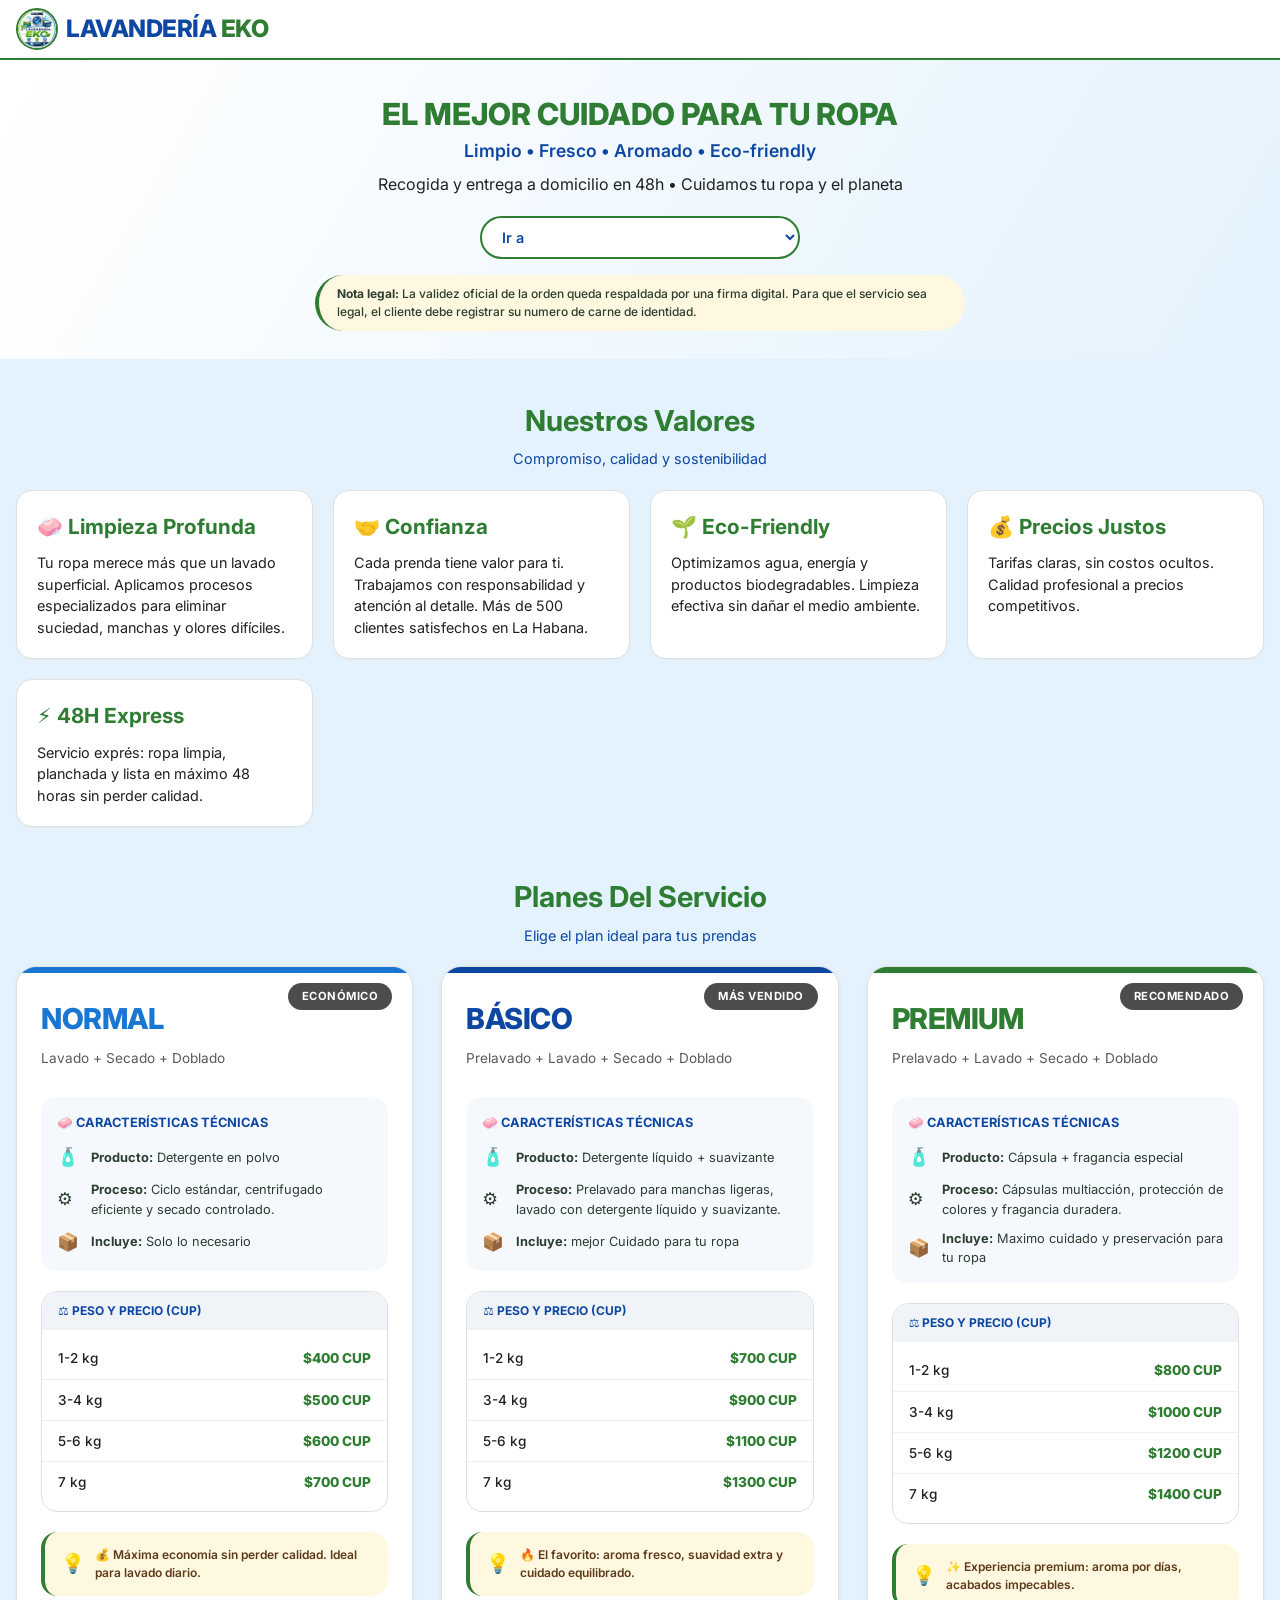
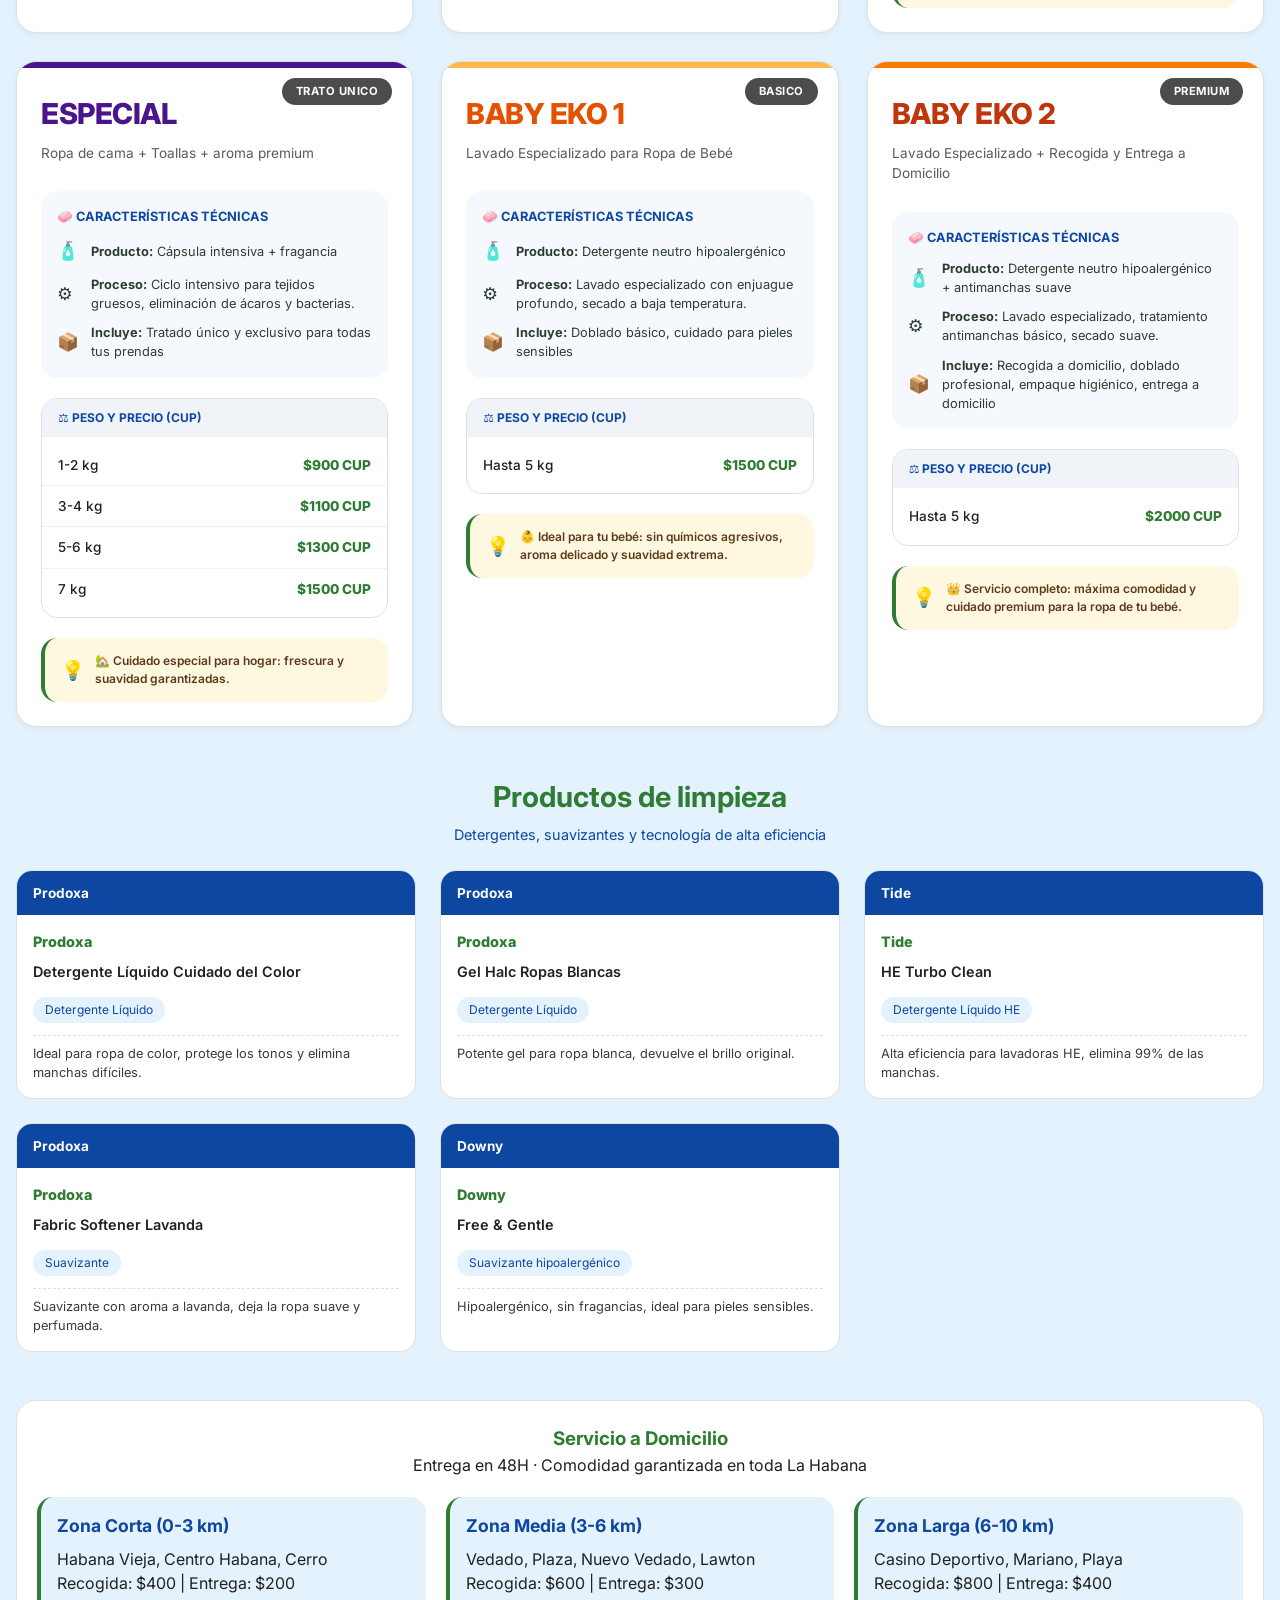
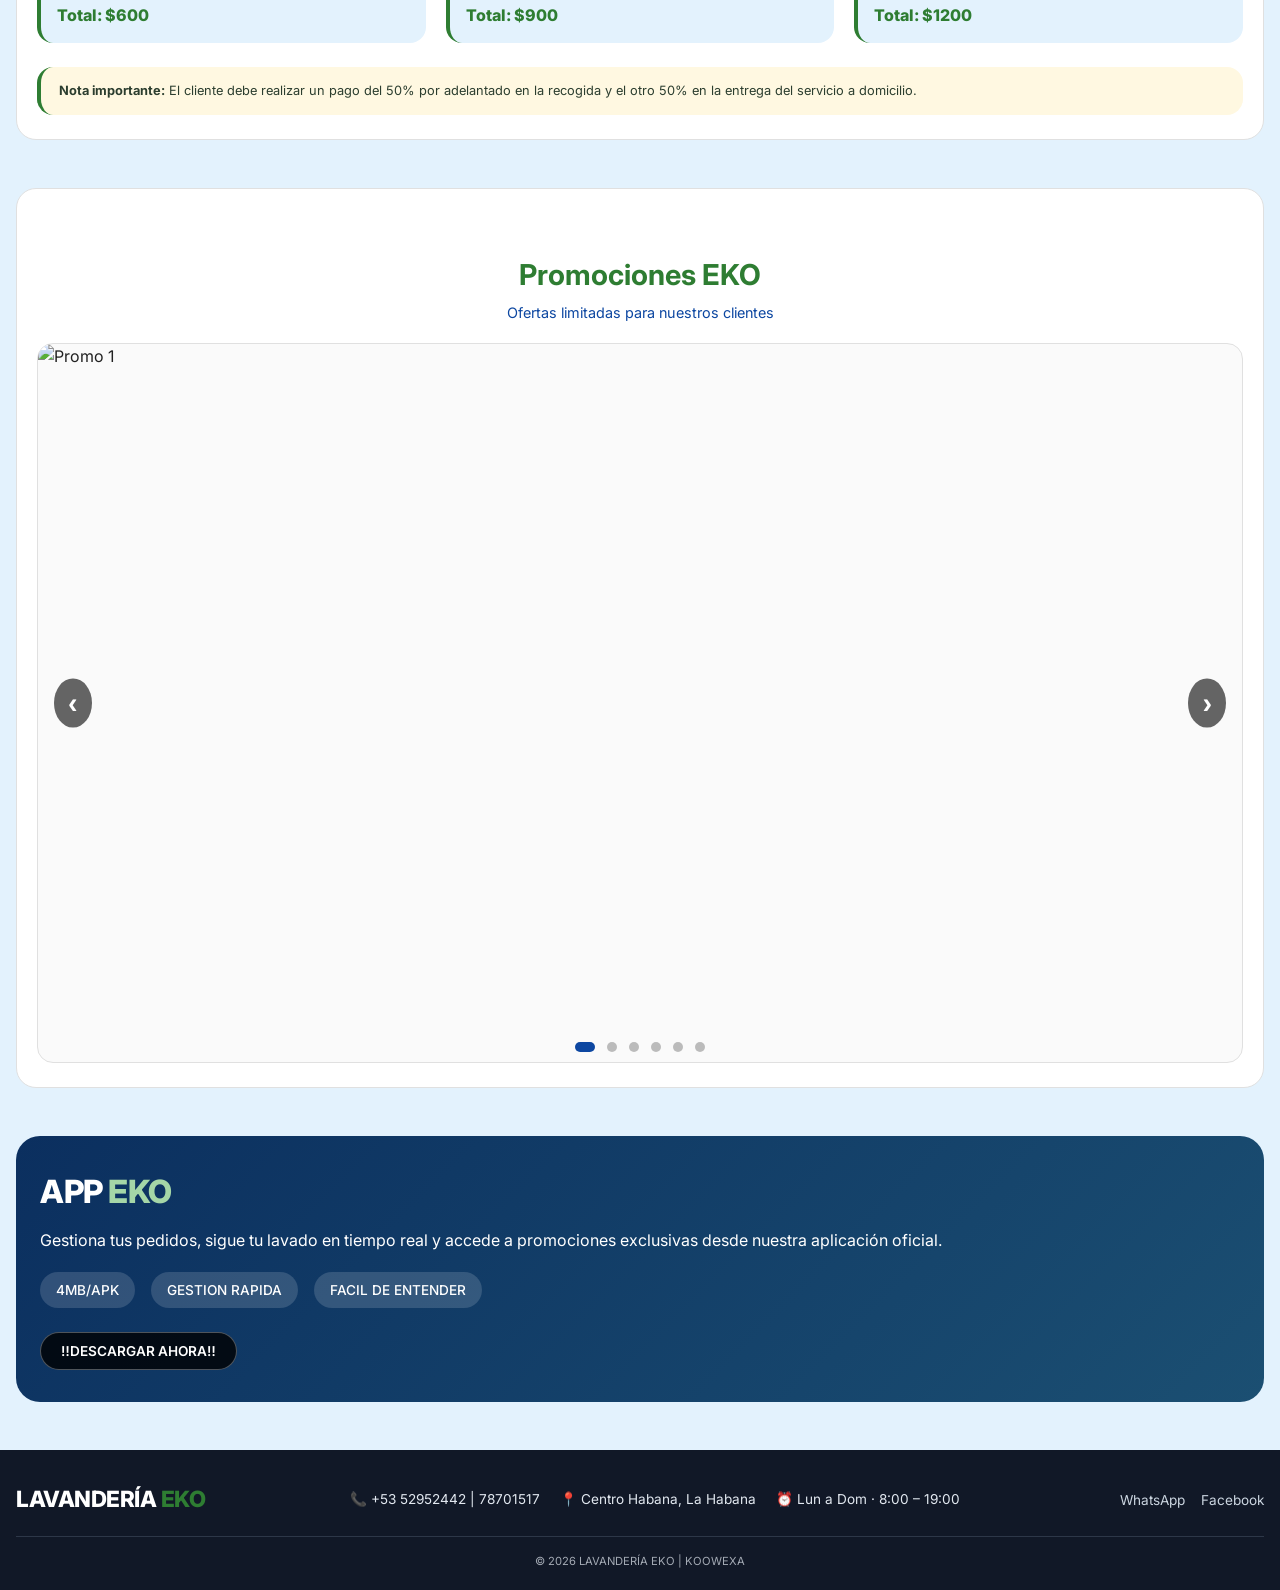
==== commit fce21858: "Add files via upload Signed-off-by: koowexa-dev <278492924+koowexa-dev@users.noreply.github.com>" ====
--- a/index.html
+++ b/index.html
@@ -3,57 +3,86 @@
 <head>
     <meta charset="UTF-8">
     <meta name="viewport" content="width=device-width, initial-scale=1.0, viewport-fit=cover">
-    <meta name="description" content="Lavandería EKO - Limpieza eco-friendly, confiable y económica. Servicio a domicilio en La Habana. Recogida y entrega en 48h.">
+    <meta name="description" content="Lavandería EKO en La Habana: servicio premium de lavado, secado y planchado a domicilio. Recogida en 24h, entrega en 48h. Productos eco-friendly, precios justos y atención personalizada. ¡Descarga nuestra app!">
+    <meta name="keywords" content="lavandería La Habana, lavado de ropa a domicilio, tintorería eco-friendly, servicio de planchado, recogida y entrega, limpieza profesional, lavandería económica, lavandería premium, EKO, productos de limpieza, detergentes ecológicos, lavandería cerca de mí, Centro Habana, Vedado, Playa">
+    <meta name="author" content="Lavandería EKO">
+    <meta name="robots" content="index, follow, max-snippet:-1, max-image-preview:large">
+    <meta name="revisit-after" content="3 days">
+    <meta name="language" content="Spanish">
+    <meta name="geo.region" content="CU-03">
+    <meta name="geo.placename" content="La Habana">
+    <meta name="geo.position" content="23.137; -82.359">
+    <meta name="ICBM" content="23.137, -82.359">
+    <meta name="theme-color" content="#2E7D32">
+    <link rel="canonical" href="https://koowexa-dev.github.io/lavanderia_eko/">
+    
+    <!-- Open Graph / Facebook -->
+    <meta property="og:title" content="Lavandería EKO | Limpieza profesional eco-friendly en La Habana">
+    <meta property="og:description" content="Servicio a domicilio con los mejores productos. Ropa limpia, fresca y aromada en 48h. Planes NORMAL, BÁSICO, PREMIUM, ESPECIAL y BABY EKO. ¡App oficial!">
+    <meta property="og:url" content="https://koowexa-dev.github.io/lavanderia_eko/">
+    <meta property="og:type" content="website">
+    <meta property="og:image" content="https://koowexa-dev.github.io/lavanderia_eko/eko.jpg">
+    <meta property="og:image:alt" content="Logo Lavandería EKO - limpieza profesional y sostenible">
+    <meta property="og:image:width" content="512">
+    <meta property="og:image:height" content="512">
+    <meta property="og:locale" content="es_ES">
+    <meta property="og:site_name" content="Lavandería EKO">
+    
+    <!-- Twitter Card -->
+    <meta name="twitter:card" content="summary_large_image">
+    <meta name="twitter:title" content="Lavandería EKO | Servicio de lavandería a domicilio en La Habana">
+    <meta name="twitter:description" content="Recogida y entrega exprés. Cuidamos tu ropa y el medio ambiente. Descarga la app y obtén promociones exclusivas.">
+    <meta name="twitter:image" content="https://koowexa-dev.github.io/lavanderia_eko/eko.jpg">
+    <meta name="twitter:image:alt" content="Logo Lavandería EKO">
+    
     <title>LAVANDERÍA EKO</title>
     <link rel="icon" type="image/jpg" href="eko.jpg">
-    <meta http-equiv="X-UA-Compatible" content="IE=edge">
-    <meta http-equiv="Content-Security-Policy" content="default-src 'self'; script-src 'self' 'unsafe-inline'; style-src 'self' 'unsafe-inline'; img-src 'self' data: https://images.unsplash.com; connect-src 'self';">
+    <link href="https://fonts.googleapis.com/css2?family=Inter:opsz,wght@14..32,400;14..32,500;14..32,600;14..32,700&display=swap" rel="stylesheet">
     <style>
+        /* RESET Y ESTILOS BASE - SIN ANIMACIONES */
         * {
             margin: 0;
             padding: 0;
             box-sizing: border-box;
         }
+
         :root {
-            --azul-principal: #005c8a;
-            --azul-oscuro: #004466;
-            --azul-claro: #e6f2f9;
-            --verde-principal: #1f7845;
-            --verde-oscuro: #155a34;
-            --verde-claro: #e0f2e9;
-            --blanco: #ffffff;
-            --gris-fondo: #f5f9fc;
-            --gris-texto: #1e2a3a;
-            --gris-suave: #dce5ec;
-            --sombra: 0 6px 14px -4px rgba(0, 0, 0, 0.05);
-            --sombra-hover: 0 12px 20px -8px rgba(0, 0, 0, 0.1);
-            --radio: 20px;
-            --radio-sm: 14px;
-            --transicion: all 0.3s cubic-bezier(0.2, 0.9, 0.4, 1.1);
-            --transition-modal: all 0.35s cubic-bezier(0.2, 0.9, 0.3, 1.2);
-            --font-family: 'Segoe UI', Roboto, system-ui, -apple-system, sans-serif;
-        }
+            --verde-eko: #2E7D32;
+            --verde-oscuro-hoja: #1B5E20;
+            --azul-lavanderia: #0D47A1;
+            --azul-claro-agua: #1976D2;
+            --celeste-suave: #E3F2FD;
+            --blanco-puro: #FFFFFF;
+            --beige-claro: #FFF8E1;
+            --gris-suave: #E0E0E0;
+            --gris-texto: #212121;
+            --font-family: 'Inter', system-ui, -apple-system, sans-serif;
+            --texto-claro: #FAFAFA;
+        }
+
         body {
-            background: var(--gris-fondo);
+            background: var(--celeste-suave);
             font-family: var(--font-family);
             color: var(--gris-texto);
-            line-height: 1.4;
-            scroll-behavior: smooth;
-        }
+            line-height: 1.5;
+            font-size: 1rem;
+        }
+
         .container {
             max-width: 1280px;
             margin: 0 auto;
             padding: 0 16px;
         }
+
         header {
-            background: rgba(255, 255, 255, 0.96);
-            backdrop-filter: blur(10px);
+            background: var(--blanco-puro);
+            border-bottom: 2px solid var(--verde-eko);
+            padding: 8px 0;
             position: sticky;
             top: 0;
             z-index: 1000;
-            border-bottom: 1px solid rgba(0, 92, 138, 0.1);
-            padding: 6px 0;
-        }
+        }
+
         .nav-flex {
             display: flex;
             justify-content: space-between;
@@ -61,1136 +90,957 @@
             gap: 12px;
             flex-wrap: wrap;
         }
+
         .logo-area {
             display: flex;
             align-items: center;
             gap: 8px;
-            cursor: pointer;
-            transition: var(--transicion);
-        }
-        .logo-area:hover {
-            transform: scale(1.02);
-        }
+        }
+
         .logo-img {
-            width: 38px;
-            height: 38px;
+            width: 42px;
+            height: 42px;
             object-fit: cover;
             border-radius: 50%;
-            border: 2px solid var(--verde-principal);
-        }
+            border: 2px solid var(--verde-eko);
+        }
+
         .logo-text {
-            font-size: 1.4rem;
+            font-size: 1.5rem;
             font-weight: 800;
-            letter-spacing: -0.3px;
-            color: var(--azul-principal);
-        }
+            color: var(--azul-lavanderia);
+            letter-spacing: -0.5px;
+        }
+
         .logo-text span {
-            color: var(--verde-principal);
-        }
-        .header-actions {
-            display: flex;
-            gap: 8px;
-            align-items: center;
-        }
-        .btn-header {
-            padding: 6px 18px;
+            color: var(--verde-eko);
+        }
+
+        .hero-banner {
+            background: linear-gradient(120deg, var(--blanco-puro) 0%, var(--celeste-suave) 100%);
+            padding: 32px 16px 28px;
+            text-align: center;
+            margin-bottom: 24px;
+        }
+
+        .hero-banner h1 {
+            font-size: 1.9rem;
+            font-weight: 800;
+            color: var(--verde-eko);
+        }
+
+        .slogan {
+            font-size: 1.1rem;
+            font-weight: 600;
+            color: var(--azul-lavanderia);
+            margin-bottom: 8px;
+        }
+
+        .menu-desplegable {
+            max-width: 320px;
+            margin: 20px auto 0;
+        }
+        .menu-desplegable select {
+            width: 100%;
+            padding: 10px 16px;
+            border-radius: 60px;
+            border: 2px solid var(--verde-eko);
+            background: var(--blanco-puro);
+            font-family: var(--font-family);
+            font-weight: 600;
+            color: var(--azul-lavanderia);
+            cursor: pointer;
+            font-size: 0.9rem;
+        }
+
+        .legal-note {
+            background: var(--beige-claro);
+            max-width: 650px;
+            margin: 16px auto 0;
+            padding: 10px 18px;
             border-radius: 40px;
+            font-size: 0.75rem;
+            border-left: 4px solid var(--verde-eko);
+            text-align: left;
+            color: #2c3e2f;
+            font-weight: 500;
+        }
+
+        .features-row {
+            display: flex;
+            flex-wrap: wrap;
+            justify-content: center;
+            gap: 12px 24px;
+            background: var(--blanco-puro);
+            padding: 12px 20px;
+            border-radius: 40px;
+            margin-bottom: 32px;
+            border: 1px solid var(--gris-suave);
+        }
+
+        .feature-chip {
+            font-weight: 600;
+            font-size: 0.8rem;
+            color: var(--azul-lavanderia);
+            background: var(--celeste-suave);
+            padding: 4px 12px;
+            border-radius: 30px;
+        }
+
+        .section-title {
+            text-align: center;
+            margin: 40px 0 20px;
+        }
+
+        .section-title h2 {
+            font-size: 1.8rem;
+            color: var(--verde-eko);
             font-weight: 700;
+        }
+
+        .section-title p {
+            font-size: 0.9rem;
+            color: var(--azul-lavanderia);
+            margin-top: 6px;
+        }
+
+        /* TARJETAS DE PLANES - SIN EFECTOS HOVER NI TRANSFORM */
+        .pricing-grid {
+            display: grid;
+            grid-template-columns: repeat(auto-fit, minmax(300px, 1fr));
+            gap: 28px;
+            margin-bottom: 48px;
+        }
+
+        .price-card {
+            background: var(--blanco-puro);
+            border-radius: 20px;
+            overflow: hidden;
+            box-shadow: 0 2px 6px rgba(0,0,0,0.05);
+            display: flex;
+            flex-direction: column;
+            position: relative;
+            border: 1px solid var(--gris-suave);
+        }
+
+        /* Línea superior con color del plan */
+        .price-card::before {
+            content: '';
+            display: block;
+            height: 6px;
+            width: 100%;
+        }
+        .price-card[data-plan="NORMAL"]::before { background: var(--azul-claro-agua); }
+        .price-card[data-plan="BASICO"]::before { background: var(--azul-lavanderia); }
+        .price-card[data-plan="PREMIUM"]::before { background: var(--verde-eko); }
+        .price-card[data-plan="ESPECIAL"]::before { background: #4A148C; }
+        .price-card[data-plan="BABY_BASIC"]::before { background: #FFB74D; }
+        .price-card[data-plan="BABY_PREMIUM"]::before { background: #F57C00; }
+
+        .plan-badge {
+            position: absolute;
+            top: 16px;
+            right: 20px;
+            background: rgba(0,0,0,0.7);
+            padding: 5px 14px;
+            border-radius: 60px;
+            font-size: 0.7rem;
+            font-weight: 700;
+            text-transform: uppercase;
+            letter-spacing: 0.5px;
+            color: white;
+            z-index: 2;
+        }
+
+        .plan-header {
+            padding: 24px 24px 12px 24px;
+            text-align: left;
+        }
+
+        .plan-nombre {
+            font-size: 1.8rem;
+            font-weight: 800;
+            margin-bottom: 8px;
+            letter-spacing: -0.5px;
+        }
+
+        .price-card[data-plan="NORMAL"] .plan-nombre { color: var(--azul-claro-agua); }
+        .price-card[data-plan="BASICO"] .plan-nombre { color: var(--azul-lavanderia); }
+        .price-card[data-plan="PREMIUM"] .plan-nombre { color: var(--verde-eko); }
+        .price-card[data-plan="ESPECIAL"] .plan-nombre { color: #4A148C; }
+        .price-card[data-plan="BABY_BASIC"] .plan-nombre { color: #E65100; }
+        .price-card[data-plan="BABY_PREMIUM"] .plan-nombre { color: #BF360C; }
+
+        .plan-descripcion {
+            font-size: 0.85rem;
+            color: #5a5a5a;
+            margin-bottom: 16px;
+        }
+
+        .plan-body {
+            padding: 0 24px 24px 24px;
+            flex: 1;
+            display: flex;
+            flex-direction: column;
+            gap: 20px;
+        }
+
+        .tech-section {
+            background: #F5F9FE;
+            border-radius: 16px;
+            padding: 16px;
+        }
+
+        .tech-section h4 {
             font-size: 0.8rem;
-            border: none;
-            cursor: pointer;
-            background: var(--azul-principal);
-            color: white;
-            transition: var(--transicion);
+            font-weight: 700;
+            text-transform: uppercase;
+            color: var(--azul-lavanderia);
+            margin-bottom: 12px;
             display: flex;
             align-items: center;
             gap: 8px;
-            font-family: var(--font-family);
-        }
-        .btn-header:hover {
-            background: var(--azul-oscuro);
-            transform: translateY(-1px);
-            box-shadow: 0 4px 12px rgba(0, 92, 138, 0.3);
-        }
-        .btn-header svg {
-            width: 16px;
-            height: 16px;
-            fill: none;
-            stroke: currentColor;
-            stroke-width: 2;
-            stroke-linecap: round;
-            stroke-linejoin: round;
-        }
-        .hero-banner {
-            background: linear-gradient(120deg, #ffffff 0%, var(--verde-claro) 100%);
-            padding: 28px 16px 24px;
-            text-align: center;
-            margin-bottom: 20px;
-            border-radius: 0 0 36px 36px;
-        }
-        .hero-banner h1 {
-            font-size: 1.7rem;
+        }
+
+        .tech-list {
+            display: flex;
+            flex-direction: column;
+            gap: 10px;
+        }
+
+        .tech-item {
+            display: flex;
+            align-items: center;
+            gap: 10px;
+            font-size: 0.8rem;
+            color: #2c3e2f;
+        }
+
+        .tech-item span:first-child {
+            font-size: 1.1rem;
+            min-width: 24px;
+        }
+
+        .prices-section {
+            background: var(--blanco-puro);
+            border: 1px solid var(--gris-suave);
+            border-radius: 16px;
+            overflow: hidden;
+        }
+
+        .prices-section h4 {
+            background: #f0f4f9;
+            padding: 10px 16px;
+            font-size: 0.75rem;
+            font-weight: 700;
+            color: var(--azul-lavanderia);
+            text-transform: uppercase;
+            margin: 0;
+        }
+
+        .price-list {
+            list-style: none;
+            padding: 8px 0;
+        }
+
+        .price-list li {
+            display: flex;
+            justify-content: space-between;
+            padding: 10px 16px;
+            font-size: 0.85rem;
+            font-weight: 500;
+            border-bottom: 1px solid #edf0f5;
+        }
+
+        .price-list li:last-child {
+            border-bottom: none;
+        }
+
+        .price-list li span:last-child {
             font-weight: 800;
-            color: var(--verde-principal);
-        }
-        .slogan {
-            font-size: 1rem;
+            color: var(--verde-eko);
+        }
+
+        .propuesta {
+            background: var(--beige-claro);
+            border-radius: 16px;
+            padding: 14px 16px;
+            font-size: 0.75rem;
             font-weight: 600;
-            color: var(--azul-principal);
-            margin-bottom: 6px;
-        }
-        .legal-note {
-            background: #f0e6ff;
-            max-width: 650px;
-            margin: 12px auto 0;
-            padding: 8px 14px;
-            border-radius: 40px;
-            font-size: 0.65rem;
-            color: #1e2a3a;
-            border-left: 3px solid #9b4dff;
-            text-align: left;
-        }
-        .features-row {
-            display: flex;
-            flex-wrap: wrap;
-            justify-content: center;
-            gap: 10px 20px;
-            background: var(--blanco);
-            padding: 8px 18px;
-            border-radius: 50px;
-            margin-bottom: 28px;
-            box-shadow: var(--sombra);
+            color: #5d3a1a;
+            display: flex;
+            align-items: center;
+            gap: 10px;
+            border-left: 4px solid var(--verde-eko);
+        }
+
+        .propuesta span:first-child {
+            font-size: 1.2rem;
+        }
+
+        /* VALORES - SIN ACORDEON, TARJETAS ESTATICAS */
+        .values-grid {
+            display: grid;
+            grid-template-columns: repeat(auto-fit, minmax(260px, 1fr));
+            gap: 20px;
+            margin-bottom: 48px;
+        }
+        .value-card {
+            background: var(--blanco-puro);
+            border-radius: 16px;
+            padding: 20px;
             border: 1px solid var(--gris-suave);
-        }
-        .feature-chip {
+            box-shadow: 0 1px 2px rgba(0,0,0,0.03);
+        }
+        .value-card h3 {
+            color: var(--verde-eko);
+            font-size: 1.3rem;
+            margin-bottom: 10px;
+        }
+        .value-card p {
+            font-size: 0.9rem;
+            color: var(--gris-texto);
+        }
+
+        /* CATÁLOGO PRODUCTOS */
+        .catalogo-grid {
+            display: grid;
+            grid-template-columns: repeat(auto-fill, minmax(300px, 1fr));
+            gap: 24px;
+            margin: 24px 0 48px;
+        }
+
+        .catalogo-card {
+            background: var(--blanco-puro);
+            border-radius: 16px;
+            border: 1px solid var(--gris-suave);
+            overflow: hidden;
+        }
+
+        .catalogo-header {
+            background: var(--azul-lavanderia);
+            padding: 12px 16px;
+            color: white;
+            font-weight: 700;
+            font-size: 0.85rem;
+        }
+
+        .catalogo-body {
+            padding: 16px;
+        }
+
+        .producto-marca {
+            font-weight: 800;
+            color: var(--verde-eko);
+            font-size: 0.9rem;
+        }
+
+        .producto-nombre {
             font-weight: 600;
+            font-size: 0.9rem;
+            margin: 8px 0 6px;
+        }
+
+        .producto-tipo {
             font-size: 0.75rem;
-            display: inline-flex;
-            align-items: center;
-            gap: 5px;
-            color: var(--azul-principal);
-        }
-        .feature-chip svg {
-            width: 16px;
-            height: 16px;
-            fill: none;
-            stroke: var(--azul-principal);
-            stroke-width: 2;
-            stroke-linecap: round;
-            stroke-linejoin: round;
-        }
-        .section-title {
-            text-align: center;
-            margin: 32px 0 16px;
-        }
-        .section-title h2 {
-            font-size: 1.6rem;
-            color: var(--verde-principal);
-        }
-        .section-title p {
-            font-size: 0.85rem;
-            color: var(--azul-oscuro);
-            margin-top: 4px;
-        }
-        .pricing-grid {
+            color: var(--azul-lavanderia);
+            background: var(--celeste-suave);
+            display: inline-block;
+            padding: 4px 12px;
+            border-radius: 30px;
+            margin-top: 8px;
+        }
+
+        .producto-detalle {
+            font-size: 0.8rem;
+            margin-top: 12px;
+            padding-top: 8px;
+            border-top: 1px dashed var(--gris-suave);
+            color: #3a3a3a;
+        }
+
+        /* ZONAS ENTREGA */
+        .delivery-section {
+            background: var(--blanco-puro);
+            border-radius: 20px;
+            padding: 24px 20px;
+            margin-bottom: 48px;
+            border: 1px solid var(--gris-suave);
+        }
+
+        .delivery-grid {
             display: grid;
             grid-template-columns: repeat(auto-fit, minmax(240px, 1fr));
-            gap: 18px;
-            margin-bottom: 40px;
-        }
-        .price-card {
-            background: var(--blanco);
-            border-radius: var(--radio);
+            gap: 20px;
+            margin-top: 20px;
+        }
+
+        .zone-card {
+            background: var(--celeste-suave);
+            padding: 16px;
+            border-radius: 16px;
+            border-left: 4px solid var(--verde-eko);
+        }
+
+        .zone-card h3 {
+            font-size: 1.1rem;
+            margin-bottom: 8px;
+            color: var(--azul-lavanderia);
+        }
+
+        .zone-price {
+            font-weight: 800;
+            color: var(--verde-eko);
+            margin-top: 8px;
+            font-size: 1rem;
+        }
+
+        .delivery-note {
+            background: var(--beige-claro);
+            border-radius: 16px;
+            padding: 14px 18px;
+            margin-top: 24px;
+            font-size: 0.8rem;
+            border-left: 4px solid var(--verde-eko);
+            color: #2c3e2f;
+        }
+
+        /* CARRUSEL SIMPLIFICADO (SIN TRANSICION, SIN AUTO) */
+        .carousel-section {
+            background: var(--blanco-puro);
+            border-radius: 20px;
+            padding: 24px 20px;
+            margin-bottom: 48px;
             border: 1px solid var(--gris-suave);
-            transition: var(--transicion);
-            position: relative;
-            overflow: hidden;
-            box-shadow: var(--sombra);
-            display: flex;
-            flex-direction: column;
-        }
-        .price-card:hover {
-            transform: translateY(-4px);
-            box-shadow: var(--sombra-hover);
-        }
-        .price-badge {
-            position: absolute;
-            top: 10px;
-            right: 10px;
-            background: var(--verde-principal);
-            color: white;
-            font-size: 0.6rem;
-            font-weight: 800;
-            padding: 2px 8px;
-            border-radius: 30px;
-            text-transform: uppercase;
-        }
-        .price-header {
-            padding: 12px 10px;
-            color: white;
-            text-align: center;
-        }
-        .bg-basico {
-            background: linear-gradient(135deg, var(--azul-principal), var(--azul-oscuro));
-        }
-        .bg-premium {
-            background: linear-gradient(135deg, var(--verde-principal), var(--verde-oscuro));
-        }
-        .bg-especial {
-            background: linear-gradient(135deg, #6b4e7e, #563d66);
-        }
-        .bg-normal {
-            background: linear-gradient(135deg, #3f6b7e, #2e4f5e);
-        }
-        .price-header h3 {
-            font-size: 1.25rem;
-            font-weight: 700;
-            margin-bottom: 2px;
-        }
-        .price-header p {
-            font-size: 0.65rem;
-            opacity: 0.9;
-        }
-        .price-body {
-            padding: 14px 12px;
-            flex: 1;
-            display: flex;
-            flex-direction: column;
-        }
-        .service-desc {
-            background: var(--azul-claro);
-            font-size: 0.65rem;
-            padding: 4px 8px;
-            border-radius: 30px;
-            text-align: center;
-            margin-bottom: 12px;
-            font-weight: 600;
-        }
-        .price-list {
-            list-style: none;
-            margin-bottom: 16px;
-        }
-        .price-list li {
-            display: flex;
-            justify-content: space-between;
-            padding: 6px 0;
-            border-bottom: 1px solid #edf0f5;
-            font-size: 0.8rem;
-        }
-        .price-list li span:last-child {
-            font-weight: 800;
-            color: var(--verde-principal);
-        }
-        .btn-solicitar {
-            background: var(--verde-principal);
-            color: white;
-            border: none;
-            border-radius: 40px;
-            padding: 7px 0;
-            font-weight: 700;
-            cursor: pointer;
-            transition: var(--transicion);
-            margin-top: auto;
-            width: 100%;
-            font-family: var(--font-family);
-            font-size: 0.8rem;
-        }
-        .btn-solicitar:hover {
-            background: var(--verde-oscuro);
-            transform: scale(1.02);
-            box-shadow: 0 4px 10px rgba(31, 120, 69, 0.3);
-        }
-        .catalogo-grid {
-            display: grid;
-            grid-template-columns: repeat(auto-fill, minmax(260px, 1fr));
-            gap: 18px;
-            margin: 20px 0 40px;
-        }
-        .catalogo-card {
-            background: white;
-            border-radius: var(--radio-sm);
-            border: 1px solid var(--gris-suave);
-            overflow: hidden;
-            transition: var(--transicion);
-        }
-        .catalogo-card:hover {
-            transform: translateY(-3px);
-            box-shadow: var(--sombra-hover);
-        }
-        .catalogo-header {
-            background: var(--azul-principal);
-            padding: 10px 14px;
-            color: white;
-            font-weight: 700;
-            font-size: 0.8rem;
-        }
-        .catalogo-body {
-            padding: 12px 14px;
-        }
-        .producto-marca {
-            font-weight: 800;
-            color: var(--verde-principal);
-            font-size: 0.85rem;
-        }
-        .producto-nombre {
-            font-weight: 600;
-            font-size: 0.85rem;
-            margin: 6px 0 4px;
-        }
-        .producto-tipo {
-            font-size: 0.7rem;
-            color: var(--azul-oscuro);
-            background: var(--azul-claro);
-            display: inline-block;
-            padding: 2px 10px;
-            border-radius: 20px;
-            margin-top: 6px;
-        }
-        .btn-detalle-producto {
-            background: var(--azul-principal);
-            color: white;
-            border: none;
-            border-radius: 30px;
-            padding: 6px 16px;
-            font-weight: 600;
-            font-size: 0.7rem;
-            cursor: pointer;
-            transition: var(--transicion);
-            font-family: var(--font-family);
-            margin-top: 8px;
-            width: 100%;
-        }
-        .btn-detalle-producto:hover {
-            background: var(--azul-oscuro);
-            transform: scale(1.02);
-        }
-        .extras-wrapper {
-            display: flex;
-            flex-wrap: wrap;
-            justify-content: center;
-            gap: 10px;
-            margin-bottom: 32px;
-        }
-        .extra-badge {
-            background: white;
-            border-radius: 50px;
-            padding: 6px 16px;
-            font-weight: 600;
-            font-size: 0.7rem;
-            box-shadow: var(--sombra);
-            border: 1px solid var(--gris-suave);
-            display: inline-flex;
-            align-items: center;
-            gap: 6px;
-        }
-        .extra-badge svg {
-            width: 14px;
-            height: 14px;
-            fill: none;
-            stroke: var(--azul-principal);
-            stroke-width: 2;
-            stroke-linecap: round;
-            stroke-linejoin: round;
-        }
-        .carousel-section {
-            background: var(--blanco);
-            border-radius: 28px;
-            padding: 16px;
-            margin-bottom: 40px;
-            box-shadow: var(--sombra);
-        }
+        }
+
         .carousel-container {
             position: relative;
-            width: 100%;
-            max-width: 900px;
+            max-width: 100%;
             margin: 0 auto;
-            border-radius: 24px;
             overflow: hidden;
-            background: #f0f0f0;
-        }
+            border-radius: 16px;
+            border: 1px solid var(--gris-suave);
+            background: #fafafa;
+        }
+
         .carousel-slides {
             display: flex;
-            transition: transform 0.4s ease;
-        }
+            /* sin transición: cambio instantáneo */
+        }
+
         .carousel-slide {
             min-width: 100%;
-            cursor: pointer;
-        }
+            box-sizing: border-box;
+        }
+
         .carousel-slide img {
             width: 100%;
-            height: auto;
             aspect-ratio: 16 / 9;
             object-fit: cover;
             display: block;
         }
+
         .carousel-btn {
             position: absolute;
             top: 50%;
             transform: translateY(-50%);
-            background: rgba(0, 0, 0, 0.5);
+            background: rgba(0,0,0,0.6);
             color: white;
             border: none;
-            font-size: 1.5rem;
-            padding: 0 8px;
+            font-size: 1.8rem;
             cursor: pointer;
+            padding: 8px 14px;
             border-radius: 50%;
-            width: 36px;
-            height: 36px;
-            display: flex;
-            align-items: center;
-            justify-content: center;
-            transition: background 0.2s;
-            z-index: 5;
-        }
-        .carousel-btn:hover {
-            background: rgba(0, 0, 0, 0.8);
-        }
+            z-index: 10;
+            font-weight: bold;
+        }
+
         .btn-prev {
-            left: 8px;
-        }
+            left: 16px;
+        }
+
         .btn-next {
-            right: 8px;
-        }
+            right: 16px;
+        }
+
         .carousel-dots {
             text-align: center;
-            margin-top: 12px;
-        }
+            padding: 12px 0 4px;
+        }
+
         .dot {
             display: inline-block;
-            width: 8px;
-            height: 8px;
+            width: 10px;
+            height: 10px;
+            margin: 0 6px;
+            background-color: #bbb;
             border-radius: 50%;
-            background: var(--gris-suave);
-            margin: 0 4px;
             cursor: pointer;
-            transition: var(--transicion);
-        }
+        }
+
         .dot.active {
-            background: var(--azul-principal);
-            transform: scale(1.2);
-        }
-        .delivery-section {
-            background: var(--azul-claro);
-            border-radius: 28px;
-            padding: 20px 16px;
-            margin-bottom: 40px;
-        }
-        .delivery-grid {
-            display: grid;
-            grid-template-columns: repeat(auto-fit, minmax(220px, 1fr));
+            background-color: var(--azul-lavanderia);
+            width: 20px;
+            border-radius: 10px;
+        }
+
+        /* APP */
+        .app-oficial {
+            background: linear-gradient(135deg, #0B2F5F 0%, #1B4F72 100%);
+            border-radius: 24px;
+            padding: 32px 24px;
+            margin-bottom: 48px;
+            color: white;
+        }
+        .app-grid {
+            display: flex;
+            flex-wrap: wrap;
+            gap: 32px;
+            align-items: center;
+            justify-content: space-between;
+        }
+        .app-info {
+            flex: 2;
+            min-width: 240px;
+        }
+        .app-info h2 {
+            font-size: 2rem;
+            margin-bottom: 12px;
+            font-weight: 800;
+            letter-spacing: -0.5px;
+        }
+        .app-info h2 span {
+            color: #A5D6A7;
+        }
+        .app-features {
+            display: flex;
+            flex-wrap: wrap;
             gap: 16px;
-            margin-top: 16px;
-        }
-        .zone-card {
-            background: white;
-            padding: 14px;
-            border-radius: 20px;
-            border-left: 3px solid var(--verde-principal);
-            transition: var(--transicion);
-        }
-        .zone-card:hover {
-            transform: translateX(5px);
-            box-shadow: var(--sombra);
-        }
-        .zone-price {
-            font-weight: 800;
-            color: var(--verde-principal);
-            margin-top: 6px;
-        }
-        .comentarios-section {
-            background: white;
-            border-radius: 28px;
-            padding: 24px 20px;
-            margin-bottom: 40px;
-            box-shadow: var(--sombra);
-            border: 1px solid var(--gris-suave);
-        }
-        .comentarios-form {
-            max-width: 700px;
-            margin: 20px auto 0;
-        }
-        .comentarios-form input,
-        .comentarios-form textarea {
-            width: 100%;
-            padding: 10px 16px;
-            border-radius: 30px;
-            border: 1.5px solid var(--gris-suave);
-            margin-bottom: 16px;
-            font-family: var(--font-family);
-            transition: var(--transicion);
-        }
-        .comentarios-form textarea {
-            border-radius: 20px;
-            resize: vertical;
-        }
-        .comentarios-form input:focus,
-        .comentarios-form textarea:focus {
-            border-color: var(--azul-principal);
-            outline: none;
-            box-shadow: 0 0 0 2px rgba(0, 92, 138, 0.2);
-        }
-        .btn-comentario {
-            background: var(--azul-principal);
-            color: white;
-            border: none;
-            border-radius: 40px;
-            padding: 10px 24px;
-            font-weight: 700;
-            cursor: pointer;
-            transition: var(--transicion);
-            font-family: var(--font-family);
+            margin: 20px 0 24px;
+        }
+        .feature-app {
+            background: rgba(255,255,255,0.15);
+            padding: 8px 16px;
+            border-radius: 60px;
+            font-size: 0.85rem;
+            font-weight: 500;
             display: inline-flex;
             align-items: center;
             gap: 8px;
         }
-        .btn-comentario:hover {
-            background: var(--azul-oscuro);
-            transform: translateY(-2px);
-        }
-        .btn-comentario svg {
-            width: 16px;
-            height: 16px;
-            fill: none;
-            stroke: currentColor;
-            stroke-width: 2;
-            stroke-linecap: round;
-            stroke-linejoin: round;
-        }
-        .modal {
-            display: none;
-            position: fixed;
-            top: 0;
-            left: 0;
-            width: 100%;
-            height: 100%;
-            background: rgba(0, 0, 0, 0.85);
-            backdrop-filter: blur(8px);
-            z-index: 2000;
-            justify-content: center;
-            align-items: center;
-            padding: 0;
-        }
-        .modal-content {
-            background: white;
-            width: 100%;
-            height: 100%;
-            max-width: 100%;
-            max-height: 100%;
-            border-radius: 0;
-            overflow-y: auto;
-            position: relative;
-            padding: 32px 40px;
-            animation: modalFadeIn 0.3s cubic-bezier(0.2, 0.9, 0.4, 1.1);
-        }
-        @keyframes modalFadeIn {
-            from {
-                opacity: 0;
-                transform: scale(0.96);
-            }
-            to {
-                opacity: 1;
-                transform: scale(1);
-            }
-        }
-        .modal-close {
-            position: absolute;
-            top: 20px;
-            right: 30px;
-            font-size: 32px;
-            cursor: pointer;
-            background: rgba(0, 0, 0, 0.05);
-            border-radius: 50%;
-            width: 44px;
-            height: 44px;
-            display: flex;
-            align-items: center;
-            justify-content: center;
-            transition: all 0.2s;
-            z-index: 10;
-            border: none;
-            color: var(--gris-texto);
-        }
-        .modal-close:hover {
-            background: #e74c3c;
+        .app-buttons {
+            display: flex;
+            flex-wrap: wrap;
+            gap: 16px;
+            margin-top: 8px;
+        }
+        .btn-store {
+            background: #000000cc;
+            border: 1px solid rgba(255,255,255,0.3);
+            border-radius: 48px;
+            padding: 8px 20px;
             color: white;
-            transform: rotate(90deg);
-        }
-        .form-group {
-            margin-bottom: 14px;
-        }
-        .form-group label {
-            font-weight: 700;
-            font-size: 0.7rem;
-            display: block;
-            margin-bottom: 4px;
-            color: var(--azul-oscuro);
-        }
-        .form-group input,
-        .form-group select,
-        .form-group textarea {
-            width: 100%;
-            padding: 8px 12px;
-            border: 1.5px solid var(--gris-suave);
-            border-radius: 30px;
-            font-size: 0.8rem;
-            background: white;
-            font-family: var(--font-family);
-            transition: var(--transicion);
-        }
-        .form-group input:focus,
-        .form-group select:focus,
-        .form-group textarea:focus {
-            border-color: var(--azul-principal);
-            outline: none;
-            box-shadow: 0 0 0 2px rgba(0, 92, 138, 0.2);
-        }
-        .admin-section {
-            background: #f8fafc;
-            border-radius: 20px;
-            padding: 12px 14px;
-            margin-bottom: 20px;
-            border: 1px solid var(--gris-suave);
-        }
-        .admin-section h4 {
-            color: var(--verde-principal);
-            margin-bottom: 12px;
-            font-size: 0.95rem;
-            border-left: 3px solid var(--azul-principal);
-            padding-left: 10px;
-        }
-        .admin-grid {
-            display: grid;
-            grid-template-columns: repeat(auto-fit, minmax(260px, 1fr));
-            gap: 12px;
-        }
-        .price-preview {
-            background: var(--azul-claro);
-            border-radius: 20px;
-            padding: 10px;
-            margin: 12px 0;
             font-weight: 600;
-            text-align: center;
-            font-size: 0.85rem;
-            transition: var(--transicion);
-        }
-        .modal-buttons {
-            display: flex;
-            gap: 12px;
-            justify-content: flex-end;
-            margin-top: 20px;
-            flex-wrap: wrap;
-        }
-        .btn-modal {
-            padding: 8px 22px;
-            border-radius: 40px;
-            font-weight: 700;
-            cursor: pointer;
-            border: none;
-            font-size: 0.8rem;
-            transition: var(--transicion);
-            font-family: var(--font-family);
+            text-decoration: none;
             display: inline-flex;
             align-items: center;
-            gap: 8px;
-        }
-        .btn-modal svg {
-            width: 16px;
-            height: 16px;
-            fill: none;
-            stroke: currentColor;
-            stroke-width: 2;
-            stroke-linecap: round;
-            stroke-linejoin: round;
-        }
-        .btn-enviar {
-            background: var(--azul-principal);
-            color: white;
-        }
-        .btn-enviar:hover {
-            background: var(--azul-oscuro);
-            transform: translateY(-2px);
-        }
-        .btn-cancelar {
-            background: var(--gris-suave);
-            color: var(--gris-texto);
-        }
-        .btn-cancelar:hover {
-            background: #c8d3de;
-        }
-        .modal-producto-content {
-            max-width: 480px;
-            width: 90%;
-            max-height: 80vh;
-            border-radius: 32px;
-            padding: 32px 28px;
-            margin: auto;
-            overflow-y: auto;
-            position: relative;
-            background: white;
-            animation: modalFadeIn 0.3s cubic-bezier(0.2, 0.9, 0.4, 1.1);
-        }
-        .modal-producto-content h3 {
-            color: var(--azul-principal);
-            margin-bottom: 12px;
-            font-size: 1.4rem;
-        }
-        .modal-producto-content .info-line {
-            display: flex;
-            justify-content: space-between;
-            padding: 8px 0;
-            border-bottom: 1px solid var(--gris-suave);
-            font-size: 0.9rem;
-        }
-        .modal-producto-content .info-line strong {
-            color: var(--verde-principal);
-        }
+            gap: 10px;
+            font-size: 0.85rem;
+        }
+
+        /* FOOTER */
         footer {
-            background: #1e2a36;
-            color: #d4dfe9;
-            padding: 24px 0 16px;
-            margin-top: 20px;
-        }
+            background: #111827;
+            color: #e2e8f0;
+            padding: 32px 0 20px;
+            margin-top: 32px;
+        }
+
         .footer-compact {
             display: flex;
             flex-wrap: wrap;
             justify-content: space-between;
             align-items: center;
-            gap: 16px;
-            padding-bottom: 16px;
-            border-bottom: 1px solid #2d3e4b;
-            margin-bottom: 12px;
-        }
-        .footer-compact .logo-text {
-            color: #d4dfe9;
-        }
-        .footer-compact .logo-text span {
-            color: var(--verde-principal);
-        }
+            gap: 20px;
+            padding-bottom: 20px;
+            border-bottom: 1px solid #2d3748;
+            margin-bottom: 16px;
+        }
+
+        .logo-text-footer {
+            font-size: 1.4rem;
+            font-weight: 800;
+            color: white;
+            letter-spacing: -0.5px;
+        }
+
+        .logo-text-footer span {
+            color: var(--verde-eko);
+        }
+
         .footer-contact {
             display: flex;
             flex-wrap: wrap;
-            gap: 16px;
+            gap: 20px;
             align-items: center;
-        }
-        .footer-contact span {
-            display: inline-flex;
-            align-items: center;
-            gap: 6px;
-            font-size: 0.8rem;
-        }
-        .footer-contact svg {
-            width: 14px;
-            height: 14px;
-            fill: none;
-            stroke: currentColor;
-            stroke-width: 2;
-            stroke-linecap: round;
-            stroke-linejoin: round;
-        }
+            font-size: 0.85rem;
+        }
+
+        .footer-social a {
+            color: #cbd5e0;
+            text-decoration: none;
+            margin-left: 16px;
+            font-size: 0.85rem;
+        }
+
         .copyright {
             text-align: center;
-            font-size: 0.65rem;
-        }
-        .lightbox {
-            display: none;
-            position: fixed;
-            top: 0;
-            left: 0;
-            width: 100%;
-            height: 100%;
-            background: rgba(0, 0, 0, 0.9);
-            z-index: 4000;
-            justify-content: center;
-            align-items: center;
-        }
-        .lightbox img {
-            max-width: 90%;
-            max-height: 90%;
-            border-radius: 20px;
-        }
-        .toast-notify {
-            position: fixed;
-            bottom: 30px;
-            right: 30px;
-            background: #1e2a36;
-            color: white;
-            padding: 12px 24px;
-            border-radius: 60px;
-            font-weight: 600;
-            z-index: 5000;
-            box-shadow: 0 10px 20px rgba(0, 0, 0, 0.2);
-            animation: slideIn 0.3s ease;
-            font-family: var(--font-family);
-            font-size: 0.85rem;
-            display: flex;
-            align-items: center;
-            gap: 8px;
-        }
-        .toast-notify svg {
-            width: 18px;
-            height: 18px;
-            fill: none;
-            stroke: currentColor;
-            stroke-width: 2;
-            stroke-linecap: round;
-            stroke-linejoin: round;
-        }
-        @keyframes slideIn {
-            from {
-                transform: translateX(100px);
-                opacity: 0;
-            }
-            to {
-                transform: translateX(0);
-                opacity: 1;
-            }
-        }
+            font-size: 0.7rem;
+            opacity: 0.7;
+        }
+
+        /* UTILIDADES */
+        .text-center { text-align: center; }
+
+        /* RESPONSIVE */
         @media (max-width: 640px) {
             .container { padding: 0 12px; }
-            .hero-banner h1 { font-size: 1.4rem; }
-            .modal-content { padding: 16px; }
-            .admin-grid { grid-template-columns: 1fr; }
+            .hero-banner h1 { font-size: 1.5rem; }
             .price-card { min-width: 100%; }
-            .features-row { gap: 6px 12px; }
-            .price-header h3 { font-size: 1.1rem; }
+            .features-row { gap: 8px 16px; }
             .catalogo-grid { grid-template-columns: 1fr; }
             .footer-compact { flex-direction: column; align-items: flex-start; }
-            .header-actions { gap: 4px; }
-            .btn-header { padding: 4px 12px; font-size: 0.7rem; }
-            .modal-producto-content { width: 95%; padding: 24px 16px; }
-        }
+            .carousel-btn { font-size: 1.2rem; padding: 4px 10px; }
+            .app-grid { flex-direction: column; text-align: center; }
+            .app-buttons { justify-content: center; }
+            .app-features { justify-content: center; }
+            .plan-header { padding: 20px 20px 8px 20px; }
+            .plan-body { padding: 0 20px 20px 20px; }
+            .values-grid { grid-template-columns: 1fr; }
+        }
+
         @media (max-width: 480px) {
             .logo-text { font-size: 1.2rem; }
-            .section-title h2 { font-size: 1.3rem; }
-            .hero-banner h1 { font-size: 1.2rem; }
-            .modal-content { padding: 12px; }
-        }
-        .text-center { text-align: center; }
-        .mt-8 { margin-top: 8px; }
-        .mb-8 { margin-bottom: 8px; }
-        .gap-4 { gap: 4px; }
-        .flex-center { display: flex; align-items: center; justify-content: center; }
-        .sr-only { position: absolute; width: 1px; height: 1px; padding: 0; margin: -1px; overflow: hidden; clip: rect(0, 0, 0, 0); border: 0; }
+            .section-title h2 { font-size: 1.4rem; }
+            .hero-banner h1 { font-size: 1.3rem; }
+            .plan-nombre { font-size: 1.5rem; }
+        }
     </style>
 </head>
 <body>
-    <header role="banner">
+    <header>
         <div class="container nav-flex">
-            <div class="logo-area" role="button" tabindex="0" aria-label="Ir al inicio">
-                <img class="logo-img" src="eko.jpg" alt="Logo Lavandería EKO">
+            <div class="logo-area">
+                <img class="logo-img" src="eko.jpg" alt="Logo Lavanderia EKO - limpieza profesional y ecofriendly" loading="lazy" width="42" height="42">
                 <div class="logo-text">LAVANDERÍA <span>EKO</span></div>
-            </div>
-            <div class="header-actions">
-                <button id="openReservaBtn" class="btn-header" aria-label="Abrir reserva">
-                    <svg viewBox="0 0 24 24">
-                        <rect x="3" y="4" width="18" height="18" rx="2" ry="2" />
-                        <line x1="16" y1="2" x2="16" y2="6" />
-                        <line x1="8" y1="2" x2="8" y2="6" />
-                        <line x1="3" y1="10" x2="21" y2="10" />
-                        <circle cx="12" cy="15" r="1" />
-                        <circle cx="16" cy="15" r="1" />
-                        <circle cx="8" cy="15" r="1" />
-                        <circle cx="12" cy="19" r="1" />
-                        <circle cx="16" cy="19" r="1" />
-                        <circle cx="8" cy="19" r="1" />
-                    </svg>
-                    Reservar
-                </button>
-                <button id="openAdminAccessBtn" class="btn-header" aria-label="Acceso administración">
-                    <svg viewBox="0 0 24 24">
-                        <path d="M20 21v-2a4 4 0 0 0-4-4H8a4 4 0 0 0-4 4v2" />
-                        <circle cx="12" cy="7" r="4" />
-                        <path d="M18 8l2 2 4-4" />
-                    </svg>
-                    Admin
-                </button>
             </div>
         </div>
     </header>
-    <section class="hero-banner" aria-label="Bienvenida">
-        <div class="container">
-            <h1>EL MEJOR CUIDADO PARA TU ROPA</h1>
-            <div class="slogan">Limpio • Fresco • Aromado</div>
-            <p>Recogida y entrega a domicilio • Cuidamos tu ropa y la fragancia</p>
-            <div class="legal-note">
-                <strong>Nota legal:</strong> La validez oficial de la orden queda respaldada por una firma digital. Para que el servicio sea legal, el cliente debe registrar su número de carné de identidad.
+
+    <main>
+        <section id="inicio">
+            <div class="hero-banner">
+                <div class="container">
+                    <h1>EL MEJOR CUIDADO PARA TU ROPA</h1>
+                    <div class="slogan">Limpio • Fresco • Aromado • Eco-friendly</div>
+                    <p>Recogida y entrega a domicilio en 48h • Cuidamos tu ropa y el planeta</p>
+                    
+                    <div class="menu-desplegable">
+                        <select id="navDropdown" aria-label="Navegación rápida por secciones">
+                            <option value="">Ir a</option>
+                            <option value="#valores">Nuestros Valores</option>
+                            <option value="#planes">Planes del Servicio</option>
+                            <option value="#productos">Productos de Limpieza</option>
+                            <option value="#zonas">Servicio a domicilio</option>
+                            <option value="#promociones">Promociones EKO</option>
+                            <option value="#app">App EKO</option>
+                        </select>
+                    </div>
+
+                    <div class="legal-note">
+                        <strong>Nota legal:</strong> La validez oficial de la orden queda respaldada por una firma digital. Para que el servicio sea legal, el cliente debe registrar su numero de carne de identidad.
+                    </div>
+                </div>
+            </div>
+        </section>
+
+        <!-- VALORES ESTÁTICOS (SIN ACORDEÓN) -->
+        <div class="container" id="valores">
+            <div class="section-title"><h2>Nuestros Valores</h2><p>Compromiso, calidad y sostenibilidad</p></div>
+            <div class="values-grid">
+                <div class="value-card"><h3>🧼 Limpieza Profunda</h3><p>Tu ropa merece más que un lavado superficial. Aplicamos procesos especializados para eliminar suciedad, manchas y olores difíciles.</p></div>
+                <div class="value-card"><h3>🤝 Confianza</h3><p>Cada prenda tiene valor para ti. Trabajamos con responsabilidad y atención al detalle. Más de 500 clientes satisfechos en La Habana.</p></div>
+                <div class="value-card"><h3>🌱 Eco-Friendly</h3><p>Optimizamos agua, energía y productos biodegradables. Limpieza efectiva sin dañar el medio ambiente.</p></div>
+                <div class="value-card"><h3>💰 Precios Justos</h3><p>Tarifas claras, sin costos ocultos. Calidad profesional a precios competitivos.</p></div>
+                <div class="value-card"><h3>⚡ 48H Express</h3><p>Servicio exprés: ropa limpia, planchada y lista en máximo 48 horas sin perder calidad.</p></div>
             </div>
         </div>
-    </section>
-    <div class="container">
-        <div class="features-row" role="list">
-            <span class="feature-chip" role="listitem">
-                <svg viewBox="0 0 24 24"><path d="M3 12h4l2-5 3 8 3-6 2 3h4" /><circle cx="12" cy="12" r="10" /></svg>
-                Limpieza profunda
-            </span>
-            <span class="feature-chip" role="listitem">
-                <svg viewBox="0 0 24 24"><path d="M12 2L2 7l10 5 10-5-10-5z" /><path d="M2 17l10 5 10-5" /><path d="M2 12l10 5 10-5" /></svg>
-                Confianza
-            </span>
-            <span class="feature-chip" role="listitem">
-                <svg viewBox="0 0 24 24"><path d="M12 2a10 10 0 1 0 10 10A10 10 0 0 0 12 2z" /><path d="M12 6v6l4 2" /><path d="M6 12h4" /></svg>
-                Eco-friendly
-            </span>
-            <span class="feature-chip" role="listitem">
-                <svg viewBox="0 0 24 24"><path d="M12 2v4" /><path d="M12 18v4" /><path d="M4.93 4.93l2.83 2.83" /><path d="M16.24 16.24l2.83 2.83" /><path d="M2 12h4" /><path d="M18 12h4" /><path d="M4.93 19.07l2.83-2.83" /><path d="M16.24 7.76l2.83-2.83" /><circle cx="12" cy="12" r="3" /></svg>
-                Precios justos
-            </span>
-            <span class="feature-chip" role="listitem">
-                <svg viewBox="0 0 24 24"><circle cx="12" cy="12" r="10" /><polyline points="12 6 12 12 16 14" /><path d="M6 12h2" /></svg>
-                48H express
-            </span>
+
+        <!-- PLANES DE SERVICIO (ACTUALIZADO CON BABY EKO BÁSICO Y PREMIUM) -->
+        <div class="container" id="planes">
+            <div class="section-title"><h2>Planes Del Servicio</h2><p>Elige el plan ideal para tus prendas</p></div>
+            <div class="pricing-grid" id="pricingGrid"></div>
         </div>
-        <div class="section-title">
-            <h2>Servicios por peso (kg)</h2>
-            <p>Elige el nivel que mejor se adapte a tu ropa</p>
+
+        <div class="container" id="productos">
+            <div class="section-title"><h2>Productos de limpieza</h2><p>Detergentes, suavizantes y tecnología de alta eficiencia</p></div>
+            <div class="catalogo-grid" id="catalogoGrid"></div>
         </div>
-        <div class="pricing-grid" id="pricingGrid">
-            <div class="price-card" data-plan="NORMAL">
-                <div class="price-badge">ACCESIBLE</div>
-                <div class="price-header bg-normal"><h3>NORMAL</h3><p>Lavado + Secado + Doblado</p></div>
-                <div class="price-body">
-                    <div class="service-desc">🧴 Detergente en polvo</div>
-                    <ul class="price-list"><li><span>1-2 kg</span><span>$400</span></li><li><span>3-4 kg</span><span>$500</span></li><li><span>5-6 kg</span><span>$600</span></li><li><span>7 kg</span><span>$700</span></li></ul>
-                    <button class="btn-solicitar">Solicitar servicio</button>
-                </div>
-            </div>
-            <div class="price-card" data-plan="BASICO">
-                <div class="price-badge">POPULAR</div>
-                <div class="price-header bg-basico"><h3>BÁSICO</h3><p>Prelavado + Lavado + Secado + Doblado</p></div>
-                <div class="price-body">
-                    <div class="service-desc">💧 Detergente líquido + suavizante</div>
-                    <ul class="price-list"><li><span>1-2 kg</span><span>$700</span></li><li><span>3-4 kg</span><span>$900</span></li><li><span>5-6 kg</span><span>$1100</span></li><li><span>7 kg</span><span>$1300</span></li></ul>
-                    <button class="btn-solicitar">Solicitar servicio</button>
-                </div>
-            </div>
-            <div class="price-card" data-plan="PREMIUM">
-                <div class="price-badge">LA MEJOR</div>
-                <div class="price-header bg-premium"><h3>PREMIUM</h3><p>Prelavado + Lavado + Secado + Doblado</p></div>
-                <div class="price-body">
-                    <div class="service-desc">✨ Cápsula + fragancia especial</div>
-                    <ul class="price-list"><li><span>1-2 kg</span><span>$800</span></li><li><span>3-4 kg</span><span>$1000</span></li><li><span>5-6 kg</span><span>$1200</span></li><li><span>7 kg</span><span>$1400</span></li></ul>
-                    <button class="btn-solicitar">Solicitar servicio</button>
-                </div>
-            </div>
-            <div class="price-card" data-plan="ESPECIAL">
-                <div class="price-badge">EXCLUSIVO</div>
-                <div class="price-header bg-especial"><h3>ESPECIAL</h3><p>Ropa de cama + Toallas + aroma premium</p></div>
-                <div class="price-body">
-                    <div class="service-desc">🌸 Cápsula intensiva + fragancia</div>
-                    <ul class="price-list"><li><span>1-2 kg</span><span>$900</span></li><li><span>3-4 kg</span><span>$1100</span></li><li><span>5-6 kg</span><span>$1300</span></li><li><span>7 kg</span><span>$1500</span></li></ul>
-                    <button class="btn-solicitar">Solicitar servicio</button>
+
+        <div class="container" id="zonas"><div class="delivery-section" id="deliverySection"></div></div>
+
+        <div class="container" id="promociones">
+            <div class="carousel-section">
+                <div class="section-title"><h2>Promociones EKO</h2><p>Ofertas limitadas para nuestros clientes</p></div>
+                <div class="carousel-container">
+                    <div class="carousel-slides" id="carouselSlides"></div>
+                    <button class="carousel-btn btn-prev" id="prevBtn" aria-label="Anterior promoción">‹</button>
+                    <button class="carousel-btn btn-next" id="nextBtn" aria-label="Siguiente promoción">›</button>
+                    <div class="carousel-dots" id="carouselDots"></div>
                 </div>
             </div>
         </div>
-        <div class="section-title"><h2>✨ Extras y mejoras</h2><p>Personaliza tu servicio</p></div>
-        <div class="extras-wrapper">
-            <span class="extra-badge"><svg viewBox="0 0 24 24"><path d="M3 12h4l2-5 3 8 3-6 2 3h4" /><circle cx="12" cy="12" r="10" /></svg>Planchado (disponible)</span>
-            <span class="extra-badge"><svg viewBox="0 0 24 24"><path d="M12 2a10 10 0 1 0 10 10A10 10 0 0 0 12 2z" /><path d="M12 6v6l4 2" /></svg>Suavizante perfumado <strong>+$300</strong></span>
-            <span class="extra-badge"><svg viewBox="0 0 24 24"><circle cx="12" cy="12" r="3" /><path d="M12 2a10 10 0 0 0-10 10" /><path d="M12 2a10 10 0 0 1 10 10" /></svg>Perlas de olor <strong>+$300</strong></span>
-            <span class="extra-badge"><svg viewBox="0 0 24 24"><polygon points="12 2 15.09 8.26 22 9.27 17 14.14 18.18 21.02 12 17.77 5.82 21.02 7 14.14 2 9.27 8.91 8.26 12 2" /></svg>Aroma premium <strong>+$600</strong></span>
-            <span class="extra-badge"><svg viewBox="0 0 24 24"><path d="M4 6h16v12H4z" /><path d="M4 10h16" /><path d="M8 6v4" /><path d="M16 6v4" /></svg>Extra sábanas/toallas <strong>+$600</strong></span>
-        </div>
-        <div class="section-title"><h2>🧺 Nuestros productos de limpieza</h2><p>Detergentes, suavizantes y potenciadores</p></div>
-        <div class="catalogo-grid">
-            <div class="catalogo-card" data-producto='{"marca":"Prodoxá","nombre":"Detergente Líquido Cuidado del Color","tipo":"Detergente Líquido","rendimiento":"18 cargas","descripcion":"Ideal para ropa de color, protege los tonos y elimina manchas difíciles."}'>
-                <div class="catalogo-header">Prodoxá · Gel Halc (Color)</div><div class="catalogo-body"><div class="producto-marca">Prodoxá</div><div class="producto-nombre">Detergente Líquido Cuidado del Color</div><div class="producto-tipo">Detergente Líquido</div><button class="btn-detalle-producto">Ver detalles</button></div>
-            </div>
-            <div class="catalogo-card" data-producto='{"marca":"Prodoxá","nombre":"Gel Halc Ropas Blancas","tipo":"Detergente Líquido","rendimiento":"32 lavados","descripcion":"Potente gel para ropa blanca, devuelve el brillo original."}'>
-                <div class="catalogo-header">Prodoxá · Gel Halc (Blancos)</div><div class="catalogo-body"><div class="producto-marca">Prodoxá</div><div class="producto-nombre">Gel Halc Ropas Blancas</div><div class="producto-tipo">Detergente Líquido</div><button class="btn-detalle-producto">Ver detalles</button></div>
-            </div>
-            <div class="catalogo-card" data-producto='{"marca":"Tide","nombre":"HE Turbo Clean","tipo":"Detergente Líquido HE","rendimiento":"32 cargas","descripcion":"Alta eficiencia para lavadoras HE, elimina 99% de las manchas."}'>
-                <div class="catalogo-header">Tide · HE Turbo Clean</div><div class="catalogo-body"><div class="producto-marca">Tide</div><div class="producto-nombre">HE Turbo Clean</div><div class="producto-tipo">Detergente Líquido HE</div><button class="btn-detalle-producto">Ver detalles</button></div>
-            </div>
-            <div class="catalogo-card" data-producto='{"marca":"Prodoxá","nombre":"Fabric Softener Lavanda","tipo":"Suavizante","rendimiento":"40 cargas","descripcion":"Suavizante con aroma a lavanda, deja la ropa suave y perfumada."}'>
-                <div class="catalogo-header">Prodoxá · Suavizante Lavanda</div><div class="catalogo-body"><div class="producto-marca">Prodoxá</div><div class="producto-nombre">Fabric Softener Lavanda</div><div class="producto-tipo">Suavizante</div><button class="btn-detalle-producto">Ver detalles</button></div>
-            </div>
-            <div class="catalogo-card" data-producto='{"marca":"Downy","nombre":"Free & Gentle","tipo":"Suavizante hipoalergénico","rendimiento":"30 cargas","descripcion":"Hipoalergénico, sin fragancias, ideal para pieles sensibles."}'>
-                <div class="catalogo-header">Downy · Free & Gentle</div><div class="catalogo-body"><div class="producto-marca">Downy</div><div class="producto-nombre">Free & Gentle</div><div class="producto-tipo">Suavizante hipoalergénico</div><button class="btn-detalle-producto">Ver detalles</button></div>
+
+        <div class="container" id="app">
+            <div class="app-oficial">
+                <div class="app-grid">
+                    <div class="app-info">
+                        <h2>APP <span> EKO</span></h2>
+                        <p>Gestiona tus pedidos, sigue tu lavado en tiempo real y accede a promociones exclusivas desde nuestra aplicación oficial.</p>
+                        <div class="app-features"><span class="feature-app">4MB/APK</span><span class="feature-app">GESTION RAPIDA</span><span class="feature-app">FACIL DE ENTENDER</span></div>
+                        <div class="app-buttons"><a href="https://github.com/koowexa-dev/app_eko/raw/refs/heads/main/LAVANDERIA%20EKO.apk" class="btn-store" target="_blank" rel="noopener noreferrer">‼️DESCARGAR AHORA‼️</a></div>
+                    </div>
+                </div>
             </div>
         </div>
-        <div class="carousel-section">
-            <div class="section-title"><h2>PROMOCIONES EKO</h2></div>
-            <div class="carousel-container" role="region" aria-label="Carrusel de promociones">
-                <div class="carousel-slides" id="carouselSlides">
-                    <div class="carousel-slide"><img src="promo1.jpg" alt="EKO1"></div>
-                    <div class="carousel-slide"><img src="promo2.jpg" alt="EKO2"></div>
-                    <div class="carousel-slide"><img src="promo3.jpg" alt="EKO3"></div>
-                    <div class="carousel-slide"><img src="promo4.jpg" alt="EKO4"></div>
-                    <div class="carousel-slide"><img src="promo5.jpg" alt="EKO5"></div>
-                    <div class="carousel-slide"><img src="promo6.jpg" alt="EKO6"></div>
-                    <div class="carousel-slide"><img src="promo7.jpg" alt="EKO7"></div>
-                    <div class="carousel-slide"><img src="promo8.jpg" alt="EKO8"></div>
-                </div>
-                <button class="carousel-btn btn-prev" id="prevBtn" aria-label="Anterior">‹</button>
-                <button class="carousel-btn btn-next" id="nextBtn" aria-label="Siguiente">›</button>
-                <div class="carousel-dots" id="carouselDots" role="tablist"></div>
+    </main>
+
+    <footer>
+        <div class="container">
+            <div class="footer-compact">
+                <div class="logo-text-footer">LAVANDERÍA <span>EKO</span></div>
+                <div class="footer-contact"><span>📞 +53 52952442 | 78701517</span><span>📍 Centro Habana, La Habana</span><span>⏰ Lun a Dom · 8:00 – 19:00</span></div>
+                <div class="footer-social"><a href="https://whatsapp.com/channel/0029VbCVdMm89inrbX3WfQ45" target="_blank" rel="noopener noreferrer" aria-label="Canal WhatsApp">WhatsApp</a><a href="https://www.facebook.com/share/1GAw5zsZ1X/" target="_blank" rel="noopener noreferrer" aria-label="Facebook Oficial">Facebook</a></div>
             </div>
+            <div class="copyright">© 2026 LAVANDERÍA EKO | KOOWEXA</div>
         </div>
-        <div class="delivery-section">
-            <div class="text-center"><h3 style="color: var(--verde-principal); display: inline-flex; align-items: center; gap: 8px;"><svg width="24" height="24" viewBox="0 0 24 24" fill="none" stroke="currentColor" stroke-width="2" stroke-linecap="round" stroke-linejoin="round"><rect x="1" y="3" width="15" height="13" rx="2" /><polyline points="16 8 20 8 23 11 23 16 16 16" /><circle cx="5" cy="19" r="2" /><circle cx="19" cy="19" r="2" /></svg>Recogida y entrega a domicilio</h3><p>Entrega en 48H · Comodidad garantizada</p></div>
-            <div class="delivery-grid">
-                <div class="zone-card"><h3>📍 Zona Corta (0-3 km)</h3><p>Habana Vieja, Centro Habana, Cerro</p><p>Recogida: $400 | Entrega: $200</p><div class="zone-price">Total: $600</div></div>
-                <div class="zone-card"><h3>📍 Zona Media (3-6 km)</h3><p>Vedado, Plaza, Nuevo Vedado, Lawton</p><p>Recogida: $600 | Entrega: $300</p><div class="zone-price">Total: $900</div></div>
-                <div class="zone-card"><h3>📍 Zona Larga (6-10 km)</h3><p>Casino Deportivo, Mariano, Playa</p><p>Recogida: $800 | Entrega: $400</p><div class="zone-price">Total: $1200</div></div>
-            </div>
-            <p style="font-size: 0.65rem; text-align: center; margin-top: 12px;">✔️ Precio mínimo por servicio: $700</p>
-        </div>
-        <div class="comentarios-section">
-            <div class="section-title"><h2>📝 Envíanos tu comentario</h2><p>Nos interesa tu opinión para mejorar</p></div>
-            <div class="comentarios-form"><form id="comentarioForm" novalidate><input type="text" id="comentarioNombre" placeholder="Tu nombre completo" required><input type="email" id="comentarioEmail" placeholder="Correo electrónico" required><textarea id="comentarioMensaje" rows="4" placeholder="Escribe aquí tu comentario o sugerencia..." required></textarea><button type="submit" class="btn-comentario"><svg viewBox="0 0 24 24"><path d="M22 2L11 13" /><path d="M22 2L15 22l-4-9-9-4 20-7z" /></svg>Enviar comentario por Gmail</button></form></div>
-        </div>
-    </div>
-    <div id="reservaModal" class="modal" role="dialog" aria-modal="true" aria-labelledby="reservaTitle">
-        <div class="modal-content"><button class="modal-close" id="closeReservaBtn" aria-label="Cerrar modal de reserva">✕</button><h3 id="reservaTitle">📅 Reservación de servicio</h3>
-        <form id="reservaForm" novalidate>
-            <div class="form-group"><label for="nombre">👤 Nombre Completo *</label><input type="text" id="nombre" required></div>
-            <div class="form-group"><label for="telefono">📞 Teléfono *</label><input type="tel" id="telefono" required></div>
-            <div class="form-group"><label for="direccion">📍 Dirección *</label><input type="text" id="direccion" required></div>
-            <div class="form-group"><label for="carnet">🆔 Carnet ID (obligatorio) *</label><input type="text" id="carnet" pattern="[0-9]{11}" required title="11 dígitos numéricos"></div>
-            <div class="form-group"><label for="fechahora">📅 Fecha y hora sugerida (calendario) *</label><input type="datetime-local" id="fechahora" required></div>
-            <div class="form-group"><label>🎯 Categoría de servicio</label><div style="display:flex; gap:20px; flex-wrap:wrap;"><label><input type="radio" name="tipoServicio" value="peso" checked> Por peso (kg)</label><label><input type="radio" name="tipoServicio" value="carga"> Carga completa (7kg fijo)</label></div></div>
-            <div id="planesPesoContainer"><div class="form-group"><label>⚖️ Plan por kg</label><div style="display:flex; flex-wrap:wrap; gap:10px;"><label><input type="radio" name="planPeso" value="NORMAL" checked> NORMAL</label><label><input type="radio" name="planPeso" value="BASICO"> BÁSICO</label><label><input type="radio" name="planPeso" value="PREMIUM"> PREMIUM</label><label><input type="radio" name="planPeso" value="ESPECIAL"> ESPECIAL</label></div></div><div class="form-group"><label for="pesoKgSelect">📦 Peso (kg):</label><select id="pesoKgSelect"><option value="1-2">1-2 kg</option><option value="3-4">3-4 kg</option><option value="5-6">5-6 kg</option><option value="7">7 kg</option><option value="custom">Personalizar (kg)</option></select></div><div id="customWeightContainer" style="display:none; margin-top:6px;"><label for="customWeight">✏️ Ingresa kg exactos (mínimo 7):</label><input type="number" id="customWeight" min="7" step="0.1" placeholder="ej: 8.5"></div><div id="precioPesoPreview" class="price-preview">💰 Precio base: $0</div></div>
-            <div id="planesCargaContainer" style="display:none;"><div class="form-group"><label>📦 Plan carga completa</label><div style="display:flex; flex-wrap:wrap; gap:10px;"><label><input type="radio" name="planCarga" value="ECONOMICO" checked> ECONÓMICO</label><label><input type="radio" name="planCarga" value="BASICO"> BÁSICO</label><label><input type="radio" name="planCarga" value="PREMIUM"> PREMIUM</label><label><input type="radio" name="planCarga" value="ESPECIAL"> ESPECIAL</label></div></div><div id="precioCargaPreview" class="price-preview">💰 Precio fijo: $0</div></div>
-            <div class="form-group"><label>✨ Extras adicionales</label><div style="display:flex; flex-wrap:wrap; gap:10px;"><label><input type="checkbox" data-extra-price="300"> Suavizante perfumado (+$300)</label><label><input type="checkbox" data-extra-price="300"> Perlas de olor (+$300)</label><label><input type="checkbox" data-extra-price="600"> Aroma premium (+$600)</label><label><input type="checkbox" data-extra-price="600"> Extra sábanas/toallas (+$600)</label></div></div>
-            <div id="totalPreview" class="price-preview">💵 TOTAL ESTIMADO: $0</div>
-            <div class="modal-buttons"><button type="submit" class="btn-modal btn-enviar"><svg viewBox="0 0 24 24"><path d="M22 2L11 13" /><path d="M22 2L15 22l-4-9-9-4 20-7z" /></svg>Enviar pedido</button></div>
-        </form></div>
-    </div>
-    <div id="claveModal" class="modal" role="dialog" aria-modal="true" aria-labelledby="claveTitle">
-        <div class="modal-content" style="max-width:500px; max-height:300px; border-radius:32px; margin:auto; padding:24px;"><button class="modal-close" id="closeClaveModalBtn" aria-label="Cerrar modal de acceso">✕</button><h3 id="claveTitle">Acceso Administración</h3><div class="form-group"><label for="claveAcceso">🔑 Clave</label><input type="password" id="claveAcceso" required></div><div class="modal-buttons"><button id="validarClaveBtn" class="btn-modal btn-enviar"><svg viewBox="0 0 24 24"><path d="M18 8A6 6 0 0 0 6 8c0 7-3 9-3 9h18s-3-2-3-9" /><path d="M13.73 21a2 2 0 0 1-3.46 0" /></svg>Acceder</button></div></div>
-    </div>
-    <div id="adminModal" class="modal" role="dialog" aria-modal="true" aria-labelledby="adminTitle">
-        <div class="modal-content"><button class="modal-close" id="closeAdminModalBtn" aria-label="Cerrar modal de administración">✕</button><h3 id="adminTitle">🧾 Administración · Orden de Servicio</h3><form id="adminForm" novalidate><div class="admin-section"><h4>📋 Datos del Cliente</h4><div class="admin-grid"><div class="form-group"><label for="ordenNo">Orden No *</label><input type="text" id="ordenNo" required></div><div class="form-group"><label for="adminTelefono">Teléfono *</label><input type="tel" id="adminTelefono" required></div><div class="form-group"><label for="fechaRecepcion">Fecha de recepción *</label><input type="date" id="fechaRecepcion" required></div><div class="form-group"><label for="domicilioZona">Domicilio (zona) *</label><select id="domicilioZona" required><option value="Zona Corta $600">Zona Corta ($600)</option><option value="Zona Media $900">Zona Media ($900)</option><option value="Zona Larga $1200">Zona Larga ($1200)</option></select></div><div class="form-group"><label for="adminDireccion">Dirección *</label><input type="text" id="adminDireccion" required></div></div></div><div class="admin-section"><h4>🧺 Detalles del Servicio</h4><div class="admin-grid"><div class="form-group"><label for="adminServicio">Servicio *</label><input type="text" id="adminServicio" required></div><div class="form-group"><label for="extras">Extras</label><input type="text" id="extras"></div><div class="form-group"><label for="productosKgCantidad">Productos / Kg / Cantidad *</label><input type="text" id="productosKgCantidad" required></div><div class="form-group"><label for="planchado">Planchado</label><input type="text" id="planchado"></div><div class="form-group"><label for="observaciones">Observaciones</label><textarea rows="2" id="observaciones"></textarea></div></div></div><div class="admin-section"><h4>💰 Pesos y Pagos</h4><div class="admin-grid"><div class="form-group"><label for="bultoTotal">Bulto Total *</label><input type="text" id="bultoTotal" required></div><div class="form-group"><label for="pesoTotal">Pesó Total *</label><input type="text" id="pesoTotal" required></div><div class="form-group"><label for="pagoTotal">Pago Total *</label><input type="text" id="pagoTotal" required></div></div></div><div class="admin-section"><h4>✍️ Firmas</h4><div class="admin-grid"><div class="form-group"><label for="firmaEncargado">Firma del encargado *</label><input type="text" id="firmaEncargado" required></div><div class="form-group"><label for="firmaCliente">Firma del cliente *</label><input type="text" id="firmaCliente" required></div></div></div><div class="modal-buttons"><button type="button" id="descargarTxtBtn" class="btn-modal btn-enviar"><svg viewBox="0 0 24 24"><path d="M21 15v4a2 2 0 0 1-2 2H5a2 2 0 0 1-2-2v-4" /><polyline points="7 10 12 15 17 10" /><line x1="12" y1="15" x2="12" y2="3" /></svg>Descargar TXT</button></div></form></div>
-    </div>
-    <div id="productoModal" class="modal" role="dialog" aria-modal="true" aria-labelledby="productoModalTitle">
-        <div class="modal-producto-content"><button class="modal-close" id="closeProductoModalBtn" aria-label="Cerrar modal de producto">✕</button><h3 id="productoModalTitle">Detalles del producto</h3><div id="productoInfoContainer"><div class="info-line"><strong>Marca:</strong> <span id="prodMarca"></span></div><div class="info-line"><strong>Nombre:</strong> <span id="prodNombre"></span></div><div class="info-line"><strong>Tipo:</strong> <span id="prodTipo"></span></div><div class="info-line"><strong>Rendimiento:</strong> <span id="prodRendimiento"></span></div><div class="info-line"><strong>Descripción:</strong> <span id="prodDescripcion"></span></div></div></div>
-    </div>
-    <div id="lightbox" class="lightbox" role="dialog" aria-modal="true"><img id="lightboxImg" src="" alt="Vista ampliada"></div>
-    <footer role="contentinfo"><div class="container"><div class="footer-compact"><div><div class="logo-text">LAVANDERÍA <span>EKO</span></div></div><div class="footer-contact"><span><svg viewBox="0 0 24 24"><path d="M22 16.92v3a2 2 0 0 1-2.18 2 19.79 19.79 0 0 1-8.63-3.07 19.5 19.5 0 0 1-6-6 19.79 19.79 0 0 1-3.07-8.67A2 2 0 0 1 4.11 2h3a2 2 0 0 1 2 1.72c.127.96.362 1.903.7 2.81a2 2 0 0 1-.45 2.11L8.09 9.91a16 16 0 0 0 6 6l1.27-1.27a2 2 0 0 1 2.11-.45c.907.339 1.85.574 2.81.7A2 2 0 0 1 22 16.92z" /></svg> +53 52952442 | 78701517</span><span><svg viewBox="0 0 24 24"><path d="M12 2a10 10 0 0 0-10 10c0 7 10 10 10 10s10-3 10-10A10 10 0 0 0 12 2z" /><circle cx="12" cy="12" r="4" /></svg> Centro Habana</span><span><svg viewBox="0 0 24 24"><circle cx="12" cy="12" r="10" /><polyline points="12 6 12 12 16 14" /></svg> Lun a Dom • 8:00 – 19:00</span></div></div><div class="copyright">© 2026 LAVANDERÍA EKO · Todos los derechos reservados</div></div></footer>
+    </footer>
+
+    <script type="application/ld+json">
+    {
+      "@context": "https://schema.org",
+      "@type": "DryCleaningOrLaundry",
+      "name": "Lavandería EKO",
+      "description": "Servicio profesional de lavandería a domicilio en La Habana. Plan BABY EKO para ropa de bebé.",
+      "url": "https://koowexa-dev.github.io/lavanderia_eko/",
+      "logo": "https://koowexa-dev.github.io/lavanderia_eko/eko.jpg",
+      "telephone": "+5352952442",
+      "priceRange": "$400 - $2000",
+      "address": {
+        "@type": "PostalAddress",
+        "addressLocality": "Centro Habana",
+        "addressRegion": "La Habana",
+        "addressCountry": "CU"
+      }
+    }
+    </script>
+
     <script>
         (function() {
-            'use strict';
-            const preciosPorKg = { NORMAL: { "1-2": 400, "3-4": 500, "5-6": 600, "7": 700 }, BASICO: { "1-2": 700, "3-4": 900, "5-6": 1100, "7": 1300 }, PREMIUM: { "1-2": 800, "3-4": 1000, "5-6": 1200, "7": 1400 }, ESPECIAL: { "1-2": 900, "3-4": 1100, "5-6": 1300, "7": 1500 } };
-            const preciosCarga = { ECONOMICO: 700, BASICO: 1300, PREMIUM: 1400, ESPECIAL: 1500 };
-            const EXTRA_KG_PRICE = 100;
-            const ADMIN_PASSWORD = 'eko76**lavan';
-            const MAX_ATTEMPTS = 3;
-            const BLOCK_TIME = 30000;
-            let adminAttempts = 0;
-            let blockedUntil = 0;
-            let currentIsPeso = true;
-            function showToast(msg, isError) {
-                const toast = document.createElement('div');
-                toast.className = 'toast-notify';
-                toast.style.background = isError ? '#c0392b' : '#1e2a36';
-                const icon = document.createElementNS('http://www.w3.org/2000/svg', 'svg');
-                icon.setAttribute('viewBox', '0 0 24 24');
-                icon.setAttribute('width', '18');
-                icon.setAttribute('height', '18');
-                icon.setAttribute('fill', 'none');
-                icon.setAttribute('stroke', 'currentColor');
-                icon.setAttribute('stroke-width', '2');
-                icon.setAttribute('stroke-linecap', 'round');
-                icon.setAttribute('stroke-linejoin', 'round');
-                const path = document.createElementNS('http://www.w3.org/2000/svg', 'path');
-                path.setAttribute('d', isError ? 'M12 22c5.523 0 10-4.477 10-10S17.523 2 12 2 2 6.477 2 12s4.477 10 10 10z' : 'M22 11.08V12a10 10 0 1 1-5.93-9.14');
-                if (isError) {
-                    const line1 = document.createElementNS('http://www.w3.org/2000/svg', 'line');
-                    line1.setAttribute('x1', '12');
-                    line1.setAttribute('y1', '8');
-                    line1.setAttribute('x2', '12');
-                    line1.setAttribute('y2', '12');
-                    icon.appendChild(line1);
-                    const line2 = document.createElementNS('http://www.w3.org/2000/svg', 'line');
-                    line2.setAttribute('x1', '12');
-                    line2.setAttribute('y1', '16');
-                    line2.setAttribute('x2', '12.01');
-                    line2.setAttribute('y2', '16');
-                    icon.appendChild(line2);
-                } else {
-                    const polyline = document.createElementNS('http://www.w3.org/2000/svg', 'polyline');
-                    polyline.setAttribute('points', '22 2 11 13 9 11 2 18');
-                    icon.appendChild(polyline);
+            // PLANES ACTUALIZADOS: se mantienen los 4 originales y se reemplaza el anterior BABY por dos nuevos planes específicos
+            const planesData = [
+                { 
+                    id: "NORMAL", nombre: "NORMAL", descripcion: "Lavado + Secado + Doblado", 
+                    detergente: "Detergente en polvo", proceso: "Ciclo estándar, centrifugado eficiente y secado controlado.",
+                    incluye: "Solo lo necesario", precios: {"1-2 kg":400,"3-4 kg":500,"5-6 kg":600,"7 kg":700}, 
+                    badge: "Económico", propuesta: "💰 Máxima economía sin perder calidad. Ideal para lavado diario."
+                },
+                { 
+                    id: "BASICO", nombre: "BÁSICO", descripcion: "Prelavado + Lavado + Secado + Doblado", 
+                    detergente: "Detergente líquido + suavizante", proceso: "Prelavado para manchas ligeras, lavado con detergente líquido y suavizante.",
+                    incluye: "mejor Cuidado para tu ropa", precios: {"1-2 kg":700,"3-4 kg":900,"5-6 kg":1100,"7 kg":1300}, 
+                    badge: "Más vendido", propuesta: "🔥 El favorito: aroma fresco, suavidad extra y cuidado equilibrado."
+                },
+                { 
+                    id: "PREMIUM", nombre: "PREMIUM", descripcion: "Prelavado + Lavado + Secado + Doblado", 
+                    detergente: "Cápsula + fragancia especial", proceso: "Cápsulas multiacción, protección de colores y fragancia duradera.",
+                    incluye: "Maximo cuidado y preservación para tu ropa", precios: {"1-2 kg":800,"3-4 kg":1000,"5-6 kg":1200,"7 kg":1400}, 
+                    badge: "Recomendado", propuesta: "✨ Experiencia premium: aroma por días, acabados impecables."
+                },
+                { 
+                    id: "ESPECIAL", nombre: "ESPECIAL", descripcion: "Ropa de cama + Toallas + aroma premium", 
+                    detergente: "Cápsula intensiva + fragancia", proceso: "Ciclo intensivo para tejidos gruesos, eliminación de ácaros y bacterias.",
+                    incluye: "Tratado único y exclusivo para todas tus prendas", precios: {"1-2 kg":900,"3-4 kg":1100,"5-6 kg":1300,"7 kg":1500}, 
+                    badge: "Trato Unico", propuesta: "🏡 Cuidado especial para hogar: frescura y suavidad garantizadas."
+                },
+                // NUEVO: BABY EKO BÁSICO
+                { 
+                    id: "BABY_BASIC", nombre: "BABY EKO 1", descripcion: "Lavado Especializado para Ropa de Bebé", 
+                    detergente: "Detergente neutro hipoalergénico", proceso: "Lavado especializado con enjuague profundo, secado a baja temperatura.",
+                    incluye: "Doblado básico, cuidado para pieles sensibles", precios: {"Hasta 5 kg":1500}, 
+                    badge: "Basico", propuesta: "👶 Ideal para tu bebé: sin químicos agresivos, aroma delicado y suavidad extrema."
+                },
+                // NUEVO: BABY EKO PREMIUM
+                { 
+                    id: "BABY_PREMIUM", nombre: "BABY EKO 2", descripcion: "Lavado Especializado + Recogida y Entrega a Domicilio", 
+                    detergente: "Detergente neutro hipoalergénico + antimanchas suave", proceso: "Lavado especializado, tratamiento antimanchas básico, secado suave.",
+                    incluye: "Recogida a domicilio, doblado profesional, empaque higiénico, entrega a domicilio", precios: {"Hasta 5 kg":2000}, 
+                    badge: "Premium", propuesta: "👑 Servicio completo: máxima comodidad y cuidado premium para la ropa de tu bebé."
                 }
-                icon.appendChild(path);
-                toast.appendChild(icon);
-                const text = document.createTextNode(' ' + msg);
-                toast.appendChild(text);
-                document.body.appendChild(toast);
-                setTimeout(function() { if (toast.parentNode) toast.remove(); }, 3000);
+            ];
+
+            const productos = [
+                { marca: "Prodoxa", nombre: "Detergente Líquido Cuidado del Color", tipo: "Detergente Líquido", descripcion: "Ideal para ropa de color, protege los tonos y elimina manchas difíciles." },
+                { marca: "Prodoxa", nombre: "Gel Halc Ropas Blancas", tipo: "Detergente Líquido", descripcion: "Potente gel para ropa blanca, devuelve el brillo original." },
+                { marca: "Tide", nombre: "HE Turbo Clean", tipo: "Detergente Líquido HE", descripcion: "Alta eficiencia para lavadoras HE, elimina 99% de las manchas." },
+                { marca: "Prodoxa", nombre: "Fabric Softener Lavanda", tipo: "Suavizante", descripcion: "Suavizante con aroma a lavanda, deja la ropa suave y perfumada." },
+                { marca: "Downy", nombre: "Free & Gentle", tipo: "Suavizante hipoalergénico", descripcion: "Hipoalergénico, sin fragancias, ideal para pieles sensibles." }
+            ];
+
+            const zonas = [
+                { nombre: "Zona Corta", rango: "0-3 km", recogida: "400", entrega: "200", total: "600", lugares: "Habana Vieja, Centro Habana, Cerro" },
+                { nombre: "Zona Media", rango: "3-6 km", recogida: "600", entrega: "300", total: "900", lugares: "Vedado, Plaza, Nuevo Vedado, Lawton" },
+                { nombre: "Zona Larga", rango: "6-10 km", recogida: "800", entrega: "400", total: "1200", lugares: "Casino Deportivo, Mariano, Playa" }
+            ];
+
+            const imagenesCarrusel = [
+                { src: "promo1.jpg", alt: "Promo 1" },
+                { src: "promo2.jpg", alt: "Promo 2" },
+                { src: "promo3.jpg", alt: "Promo 3" },
+                { src: "promo4.jpg", alt: "Promo 4" },
+                { src: "promo5.jpg", alt: "Promo 5" },
+                { src: "promo6.jpg", alt: "Promo 6" },
+            ];
+
+            // Renderizar planes
+            const pricingGrid = document.getElementById('pricingGrid');
+            if(pricingGrid){
+                pricingGrid.innerHTML = '';
+                planesData.forEach(plan => {
+                    const card = document.createElement('div'); 
+                    card.className = 'price-card';
+                    card.setAttribute('data-plan', plan.id);
+                    let listaPrecios = '';
+                    for(const [rango, precio] of Object.entries(plan.precios)) {
+                        listaPrecios += `<li><span>${rango}</span><span>$${precio} CUP</span></li>`;
+                    }
+                    card.innerHTML = `
+                        <div class="plan-badge">${plan.badge}</div>
+                        <div class="plan-header">
+                            <div class="plan-nombre">${plan.nombre}</div>
+                            <div class="plan-descripcion">${plan.descripcion}</div>
+                        </div>
+                        <div class="plan-body">
+                            <div class="tech-section">
+                                <h4>🧼 Características técnicas</h4>
+                                <div class="tech-list">
+                                    <div class="tech-item"><span>🧴</span> <span><strong>Producto:</strong> ${plan.detergente}</span></div>
+                                    <div class="tech-item"><span>⚙️</span> <span><strong>Proceso:</strong> ${plan.proceso}</span></div>
+                                    <div class="tech-item"><span>📦</span> <span><strong>Incluye:</strong> ${plan.incluye}</span></div>
+                                </div>
+                            </div>
+                            <div class="prices-section">
+                                <h4>⚖️ Peso y precio (CUP)</h4>
+                                <ul class="price-list">${listaPrecios}</ul>
+                            </div>
+                            <div class="propuesta">
+                                <span>💡</span> <span>${plan.propuesta}</span>
+                            </div>
+                        </div>
+                    `;
+                    pricingGrid.appendChild(card);
+                });
             }
-            function validarCarnet(c) { return /^[0-9]{11}$/.test(c); }
-            function getVal(id) { var el = document.getElementById(id); return el ? el.value.trim() : 'N/A'; }
-            var modales = { reserva: document.getElementById('reservaModal'), clave: document.getElementById('claveModal'), admin: document.getElementById('adminModal'), producto: document.getElementById('productoModal') };
-            function abrirModal(modal) { if (modal) modal.style.display = 'flex'; }
-            function cerrarModal(modal) { if (modal) modal.style.display = 'none'; }
-            function cerrarTodosModales() { Object.values(modales).forEach(function(m) { cerrarModal(m); }); }
-            window.addEventListener('click', function(e) { Object.values(modales).forEach(function(modal) { if (e.target === modal) cerrarModal(modal); }); });
-            document.addEventListener('keydown', function(e) { if (e.key === 'Escape') cerrarTodosModales(); });
-            document.getElementById('openReservaBtn')?.addEventListener('click', function() { abrirModal(modales.reserva); });
-            document.getElementById('closeReservaBtn')?.addEventListener('click', function() { cerrarModal(modales.reserva); });
-            document.getElementById('openAdminAccessBtn')?.addEventListener('click', function() { abrirModal(modales.clave); });
-            document.getElementById('closeClaveModalBtn')?.addEventListener('click', function() { cerrarModal(modales.clave); });
-            document.getElementById('closeAdminModalBtn')?.addEventListener('click', function() { cerrarModal(modales.admin); });
-            document.getElementById('validarClaveBtn')?.addEventListener('click', function() {
-                var ahora = Date.now();
-                if (ahora < blockedUntil) { var segundos = Math.ceil((blockedUntil - ahora) / 1000); showToast('Demasiados intentos. Espere ' + segundos + 's', true); return; }
-                var clave = document.getElementById('claveAcceso').value;
-                if (clave === ADMIN_PASSWORD) { adminAttempts = 0; cerrarModal(modales.clave); abrirModal(modales.admin); document.getElementById('claveAcceso').value = ''; }
-                else { adminAttempts++; showToast('Clave incorrecta. Intento ' + adminAttempts + '/' + MAX_ATTEMPTS, true); if (adminAttempts >= MAX_ATTEMPTS) { blockedUntil = Date.now() + BLOCK_TIME; adminAttempts = 0; showToast('Bloqueado 30 segundos', true); } document.getElementById('claveAcceso').value = ''; }
-            });
-            document.getElementById('descargarTxtBtn')?.addEventListener('click', function() {
-                var txt = 'ORDEN DE SERVICIO - EKO\nOrden: ' + getVal('ordenNo') + '\nTeléfono: ' + getVal('adminTelefono') + '\nFecha: ' + getVal('fechaRecepcion') + '\nZona: ' + getVal('domicilioZona') + '\nDirección: ' + getVal('adminDireccion') + '\nServicio: ' + getVal('adminServicio') + '\nExtras: ' + getVal('extras') + '\nProductos/Kg: ' + getVal('productosKgCantidad') + '\nPlanchado: ' + getVal('planchado') + '\nObservaciones: ' + getVal('observaciones') + '\nBulto: ' + getVal('bultoTotal') + '\nPeso: ' + getVal('pesoTotal') + '\nPago: ' + getVal('pagoTotal') + '\nFirma encargado: ' + getVal('firmaEncargado') + '\nFirma cliente: ' + getVal('firmaCliente');
-                var blob = new Blob([txt], { type: 'text/plain' }); var a = document.createElement('a'); a.href = URL.createObjectURL(blob); a.download = 'orden_' + (getVal('ordenNo') || 'sinnumero') + '.txt'; document.body.appendChild(a); a.click(); document.body.removeChild(a); URL.revokeObjectURL(a.href); showToast('✅ Archivo TXT descargado', false);
-            });
-            var tipoRadioPeso = document.querySelector('input[name="tipoServicio"][value="peso"]');
-            var tipoRadioCarga = document.querySelector('input[name="tipoServicio"][value="carga"]');
-            var planesPesoDiv = document.getElementById('planesPesoContainer');
-            var planesCargaDiv = document.getElementById('planesCargaContainer');
-            var pesoSelect = document.getElementById('pesoKgSelect');
-            var customWeightContainer = document.getElementById('customWeightContainer');
-            var customWeightInput = document.getElementById('customWeight');
-            var precioPesoSpan = document.getElementById('precioPesoPreview');
-            var precioCargaSpan = document.getElementById('precioCargaPreview');
-            var totalPreviewSpan = document.getElementById('totalPreview');
-            var extraCheckboxes = document.querySelectorAll('#reservaForm input[type="checkbox"][data-extra-price]');
-            function actualizarPrecioPeso() {
-                var plan = document.querySelector('input[name="planPeso"]:checked');
-                if (!plan) return 0;
-                var valorPlan = plan.value;
-                var base = 0;
-                if (pesoSelect.value === 'custom') { var kg = parseFloat(customWeightInput.value) || 7; if (kg < 7) kg = 7; base = preciosPorKg[valorPlan]['7'] + (kg - 7) * EXTRA_KG_PRICE; precioPesoSpan.innerHTML = '💰 Precio base: $' + base + ' (' + kg + ' kg)'; }
-                else { base = preciosPorKg[valorPlan][pesoSelect.value] || 0; precioPesoSpan.innerHTML = '💰 Precio base: $' + base; }
-                return base;
+
+            // Productos
+            const catalogoGrid = document.getElementById('catalogoGrid');
+            if(catalogoGrid){
+                catalogoGrid.innerHTML = '';
+                productos.forEach(prod => {
+                    const card = document.createElement('div'); card.className = 'catalogo-card';
+                    card.innerHTML = `<div class="catalogo-header">${prod.marca}</div><div class="catalogo-body"><div class="producto-marca">${prod.marca}</div><div class="producto-nombre">${prod.nombre}</div><div class="producto-tipo">${prod.tipo}</div><div class="producto-detalle">${prod.descripcion}</div></div>`;
+                    catalogoGrid.appendChild(card);
+                });
             }
-            function actualizarPrecioCarga() { var plan = document.querySelector('input[name="planCarga"]:checked'); var base = plan ? preciosCarga[plan.value] : 0; precioCargaSpan.innerHTML = '💰 Precio fijo: $' + base; return base; }
-            function actualizarTotal() { var base = currentIsPeso ? actualizarPrecioPeso() : actualizarPrecioCarga(); var extras = 0; extraCheckboxes.forEach(function(cb) { if (cb.checked) extras += parseInt(cb.dataset.extraPrice); }); totalPreviewSpan.innerHTML = '💵 TOTAL ESTIMADO: $' + (base + extras) + ' (Base: $' + base + ' + Extras: $' + extras + ')'; }
-            function cambiarTipoServicio() { currentIsPeso = tipoRadioPeso.checked; planesPesoDiv.style.display = currentIsPeso ? 'block' : 'none'; planesCargaDiv.style.display = currentIsPeso ? 'none' : 'block'; if (currentIsPeso && !document.querySelector('input[name="planPeso"]:checked')) document.querySelector('input[name="planPeso"][value="NORMAL"]').checked = true; if (!currentIsPeso && !document.querySelector('input[name="planCarga"]:checked')) document.querySelector('input[name="planCarga"][value="ECONOMICO"]').checked = true; actualizarTotal(); }
-            function toggleCustomWeight() { customWeightContainer.style.display = pesoSelect.value === 'custom' ? 'flex' : 'none'; actualizarTotal(); }
-            pesoSelect?.addEventListener('change', toggleCustomWeight);
-            customWeightInput?.addEventListener('input', function() { if (this.value < 7) this.value = 7; actualizarTotal(); });
-            extraCheckboxes.forEach(function(cb) { cb.addEventListener('change', actualizarTotal); });
-            document.querySelectorAll('input[name="planPeso"], input[name="planCarga"]').forEach(function(r) { r.addEventListener('change', actualizarTotal); });
-            tipoRadioPeso?.addEventListener('change', cambiarTipoServicio);
-            tipoRadioCarga?.addEventListener('change', cambiarTipoServicio);
-            cambiarTipoServicio();
-            toggleCustomWeight();
-            document.querySelectorAll('.btn-solicitar').forEach(function(btn) { btn.addEventListener('click', function(e) { var card = this.closest('.price-card'); var plan = card?.getAttribute('data-plan'); if (plan) { tipoRadioPeso.checked = true; cambiarTipoServicio(); var radio = document.querySelector('input[name="planPeso"][value="' + plan + '"]'); if (radio) radio.checked = true; actualizarTotal(); abrirModal(modales.reserva); } }); });
-            document.getElementById('reservaForm')?.addEventListener('submit', function(e) { e.preventDefault(); var carnet = document.getElementById('carnet').value.trim(); if (!validarCarnet(carnet)) { showToast('❌ Carné inválido: debe tener 11 dígitos numéricos', true); return; } var total = 0, base = 0, detalle = ''; if (currentIsPeso) { var plan = document.querySelector('input[name="planPeso"]:checked'); var valorPlan = plan ? plan.value : 'NORMAL'; var pesoKey = pesoSelect.value; if (pesoKey === 'custom') { var kg = parseFloat(customWeightInput.value) || 7; if (kg < 7) kg = 7; base = preciosPorKg[valorPlan]['7'] + (kg - 7) * EXTRA_KG_PRICE; detalle = valorPlan + ' - ' + kg + ' kg personalizado'; } else { base = preciosPorKg[valorPlan][pesoKey] || 0; detalle = valorPlan + ' - ' + pesoKey + ' kg'; } } else { var planCarga = document.querySelector('input[name="planCarga"]:checked'); var valorPlanCarga = planCarga ? planCarga.value : 'ECONOMICO'; base = preciosCarga[valorPlanCarga] || 0; detalle = 'Carga completa - ' + valorPlanCarga; } var extrasSum = 0, extrasList = []; extraCheckboxes.forEach(function(cb) { if (cb.checked) { extrasSum += parseInt(cb.dataset.extraPrice); extrasList.push(cb.parentElement.textContent.trim()); } }); total = base + extrasSum; var nombre = getVal('nombre'); var telefono = getVal('telefono'); var direccion = getVal('direccion'); var fechahora = getVal('fechahora'); var mensaje = '📋 RESERVA EKO\nCliente: ' + nombre + '\nTel: ' + telefono + '\nDir: ' + direccion + '\nCarnet: ' + carnet + '\nFecha/Hora: ' + fechahora + '\nServicio: ' + detalle + '\nExtras: ' + (extrasList.join(', ') || 'Ninguno') + '\nTOTAL: $' + total; window.location.href = 'sms:+5352952442?body=' + encodeURIComponent(mensaje); cerrarModal(modales.reserva); showToast('✅ Reserva enviada por SMS', false); });
-            var slidesContainer = document.getElementById('carouselSlides'); var slides = document.querySelectorAll('.carousel-slide'); var prevBtn = document.getElementById('prevBtn'); var nextBtn = document.getElementById('nextBtn'); var dotsContainer = document.getElementById('carouselDots'); var currentIndex = 0; var autoInterval = null; var totalSlides = slides.length;
-            function updateCarousel() { slidesContainer.style.transform = 'translateX(-' + (currentIndex * 100) + '%)'; document.querySelectorAll('.dot').forEach(function(d, i) { d.classList.toggle('active', i === currentIndex); }); }
-            function nextSlide() { currentIndex = (currentIndex + 1) % totalSlides; updateCarousel(); resetAutoPlay(); }
-            function prevSlide() { currentIndex = (currentIndex - 1 + totalSlides) % totalSlides; updateCarousel(); resetAutoPlay(); }
-            function resetAutoPlay() { if (autoInterval) clearInterval(autoInterval); autoInterval = setInterval(nextSlide, 5000); }
-            for (var i = 0; i < totalSlides; i++) { var dot = document.createElement('span'); dot.classList.add('dot'); if (i === 0) dot.classList.add('active'); dot.setAttribute('role', 'tab'); dot.setAttribute('aria-label', 'Ir a la diapositiva ' + (i + 1)); dot.addEventListener('click', function(index) { return function() { currentIndex = index; updateCarousel(); resetAutoPlay(); }; }(i)); dotsContainer.appendChild(dot); }
-            prevBtn?.addEventListener('click', prevSlide); nextBtn?.addEventListener('click', nextSlide); resetAutoPlay();
-            var lightbox = document.getElementById('lightbox'); var lightboxImg = document.getElementById('lightboxImg');
-            document.querySelectorAll('.carousel-slide img').forEach(function(img) { img.addEventListener('click', function() { lightboxImg.src = this.src; lightbox.style.display = 'flex'; }); });
-            lightbox?.addEventListener('click', function() { this.style.display = 'none'; });
-            document.getElementById('comentarioForm')?.addEventListener('submit', function(e) { e.preventDefault(); var nombre = getVal('comentarioNombre'); var email = getVal('comentarioEmail'); var mensaje = getVal('comentarioMensaje'); if (!nombre || !email || !mensaje) { showToast('Complete todos los campos', true); return; } var asunto = 'Comentario de ' + nombre; var cuerpo = 'Nombre: ' + nombre + '%0AEmail: ' + email + '%0A%0AComentario:%0A' + mensaje; window.location.href = 'mailto:ekolavanderia76@gmail.com?subject=' + encodeURIComponent(asunto) + '&body=' + cuerpo; showToast('✅ Abriendo cliente de correo...', false); setTimeout(function() { document.getElementById('comentarioForm').reset(); }, 500); });
-            var productoModal = document.getElementById('productoModal'); var closeProductoBtn = document.getElementById('closeProductoModalBtn');
-            closeProductoBtn?.addEventListener('click', function() { cerrarModal(productoModal); });
-            document.querySelectorAll('.btn-detalle-producto').forEach(function(btn) { btn.addEventListener('click', function() { var card = this.closest('.catalogo-card'); var data = card.getAttribute('data-producto'); if (data) { try { var producto = JSON.parse(data); document.getElementById('prodMarca').textContent = producto.marca || '-'; document.getElementById('prodNombre').textContent = producto.nombre || '-'; document.getElementById('prodTipo').textContent = producto.tipo || '-'; document.getElementById('prodRendimiento').textContent = producto.rendimiento || '-'; document.getElementById('prodDescripcion').textContent = producto.descripcion || '-'; abrirModal(productoModal); } catch (e) { showToast('Error al cargar los datos del producto', true); } } }); });
+
+            // Zonas
+            const deliverySection = document.getElementById('deliverySection');
+            if(deliverySection){
+                let zonasHtml = `<div class="text-center"><h3 style="color: var(--verde-eko);">Servicio a Domicilio</h3><p>Entrega en 48H · Comodidad garantizada en toda La Habana</p></div><div class="delivery-grid">`;
+                zonas.forEach(z => { zonasHtml += `<div class="zone-card"><h3>${z.nombre} (${z.rango})</h3><p>${z.lugares}</p><p>Recogida: $${z.recogida} | Entrega: $${z.entrega}</p><div class="zone-price">Total: $${z.total}</div></div>`; });
+                zonasHtml += `</div><div class="delivery-note"><strong>Nota importante:</strong> El cliente debe realizar un pago del 50% por adelantado en la recogida y el otro 50% en la entrega del servicio a domicilio.</div>`;
+                deliverySection.innerHTML = zonasHtml;
+            }
+
+            // Carrusel simplificado
+            let currentIndex = 0;
+            const slidesContainer = document.getElementById('carouselSlides');
+            const dotsContainer = document.getElementById('carouselDots');
+            const prevBtn = document.getElementById('prevBtn');
+            const nextBtn = document.getElementById('nextBtn');
+            let totalSlides = imagenesCarrusel.length;
+
+            function buildCarousel(){
+                if(!slidesContainer) return;
+                slidesContainer.innerHTML = '';
+                if(dotsContainer) dotsContainer.innerHTML = '';
+                imagenesCarrusel.forEach((img, idx) => {
+                    const slideDiv = document.createElement('div');
+                    slideDiv.className = 'carousel-slide';
+                    const imgElement = document.createElement('img');
+                    imgElement.src = img.src;
+                    imgElement.alt = img.alt;
+                    imgElement.loading = 'lazy';
+                    slideDiv.appendChild(imgElement);
+                    slidesContainer.appendChild(slideDiv);
+                    const dot = document.createElement('span');
+                    dot.className = 'dot';
+                    dot.dataset.index = idx;
+                    dot.addEventListener('click', () => goToSlide(idx));
+                    if(dotsContainer) dotsContainer.appendChild(dot);
+                });
+                updateDots();
+            }
+
+            function updateDots(){
+                const dots = document.querySelectorAll('.dot');
+                dots.forEach((dot,i)=>{
+                    if(i === currentIndex) dot.classList.add('active');
+                    else dot.classList.remove('active');
+                });
+            }
+
+            function goToSlide(index){
+                if(index < 0) index = totalSlides-1;
+                if(index >= totalSlides) index = 0;
+                currentIndex = index;
+                if(slidesContainer) slidesContainer.style.transform = `translateX(-${currentIndex*100}%)`;
+                updateDots();
+            }
+
+            function nextSlide(){ goToSlide(currentIndex+1); }
+            function prevSlide(){ goToSlide(currentIndex-1); }
+
+            if(prevBtn && nextBtn && slidesContainer){
+                buildCarousel();
+                prevBtn.addEventListener('click', prevSlide);
+                nextBtn.addEventListener('click', nextSlide);
+                if(totalSlides > 0) goToSlide(0);
+            }
+
+            // Dropdown navegación
+            const dropdown = document.getElementById('navDropdown');
+            if(dropdown) {
+                dropdown.addEventListener('change', function(e){
+                    const targetId = this.value;
+                    if(targetId && targetId !== ""){
+                        const targetElement = document.querySelector(targetId);
+                        if(targetElement) targetElement.scrollIntoView({ behavior: 'auto', block: 'start' });
+                        this.value = "";
+                    }
+                });
+            }
         })();
     </script>
 </body>
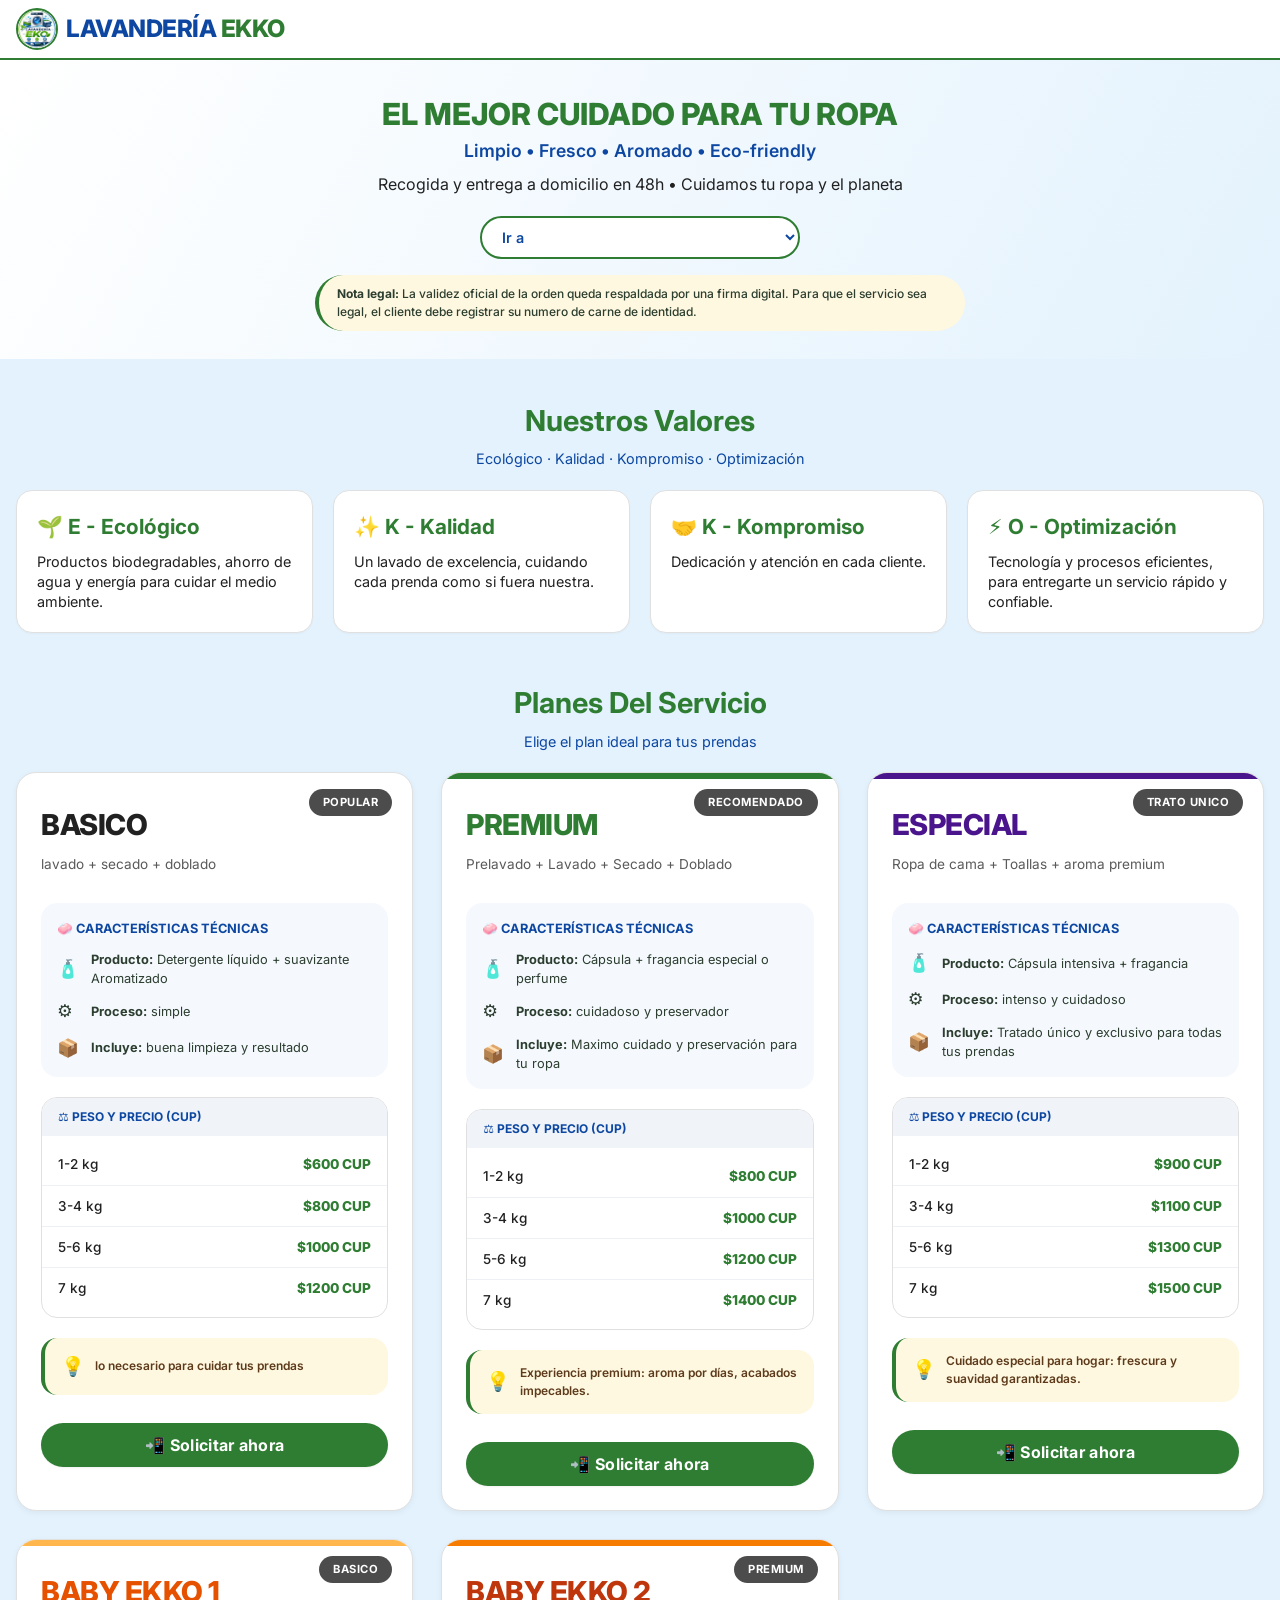
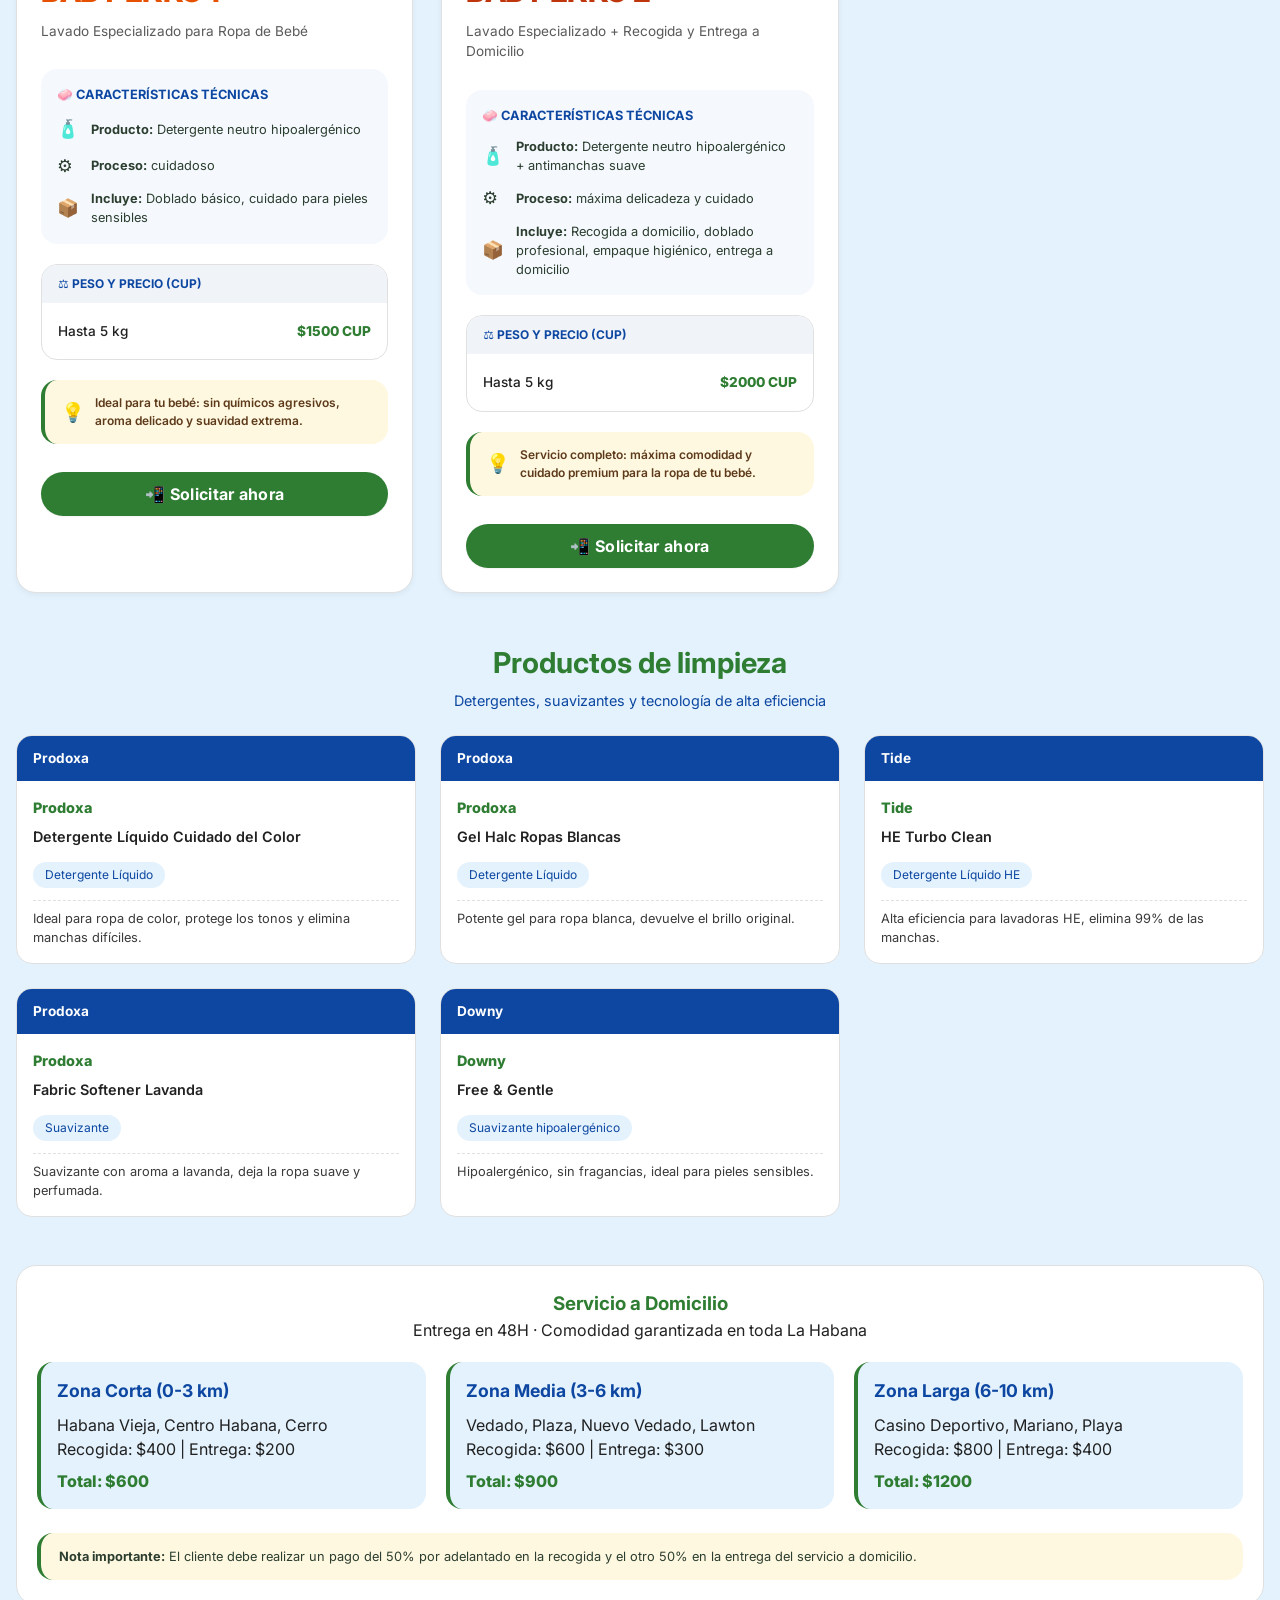
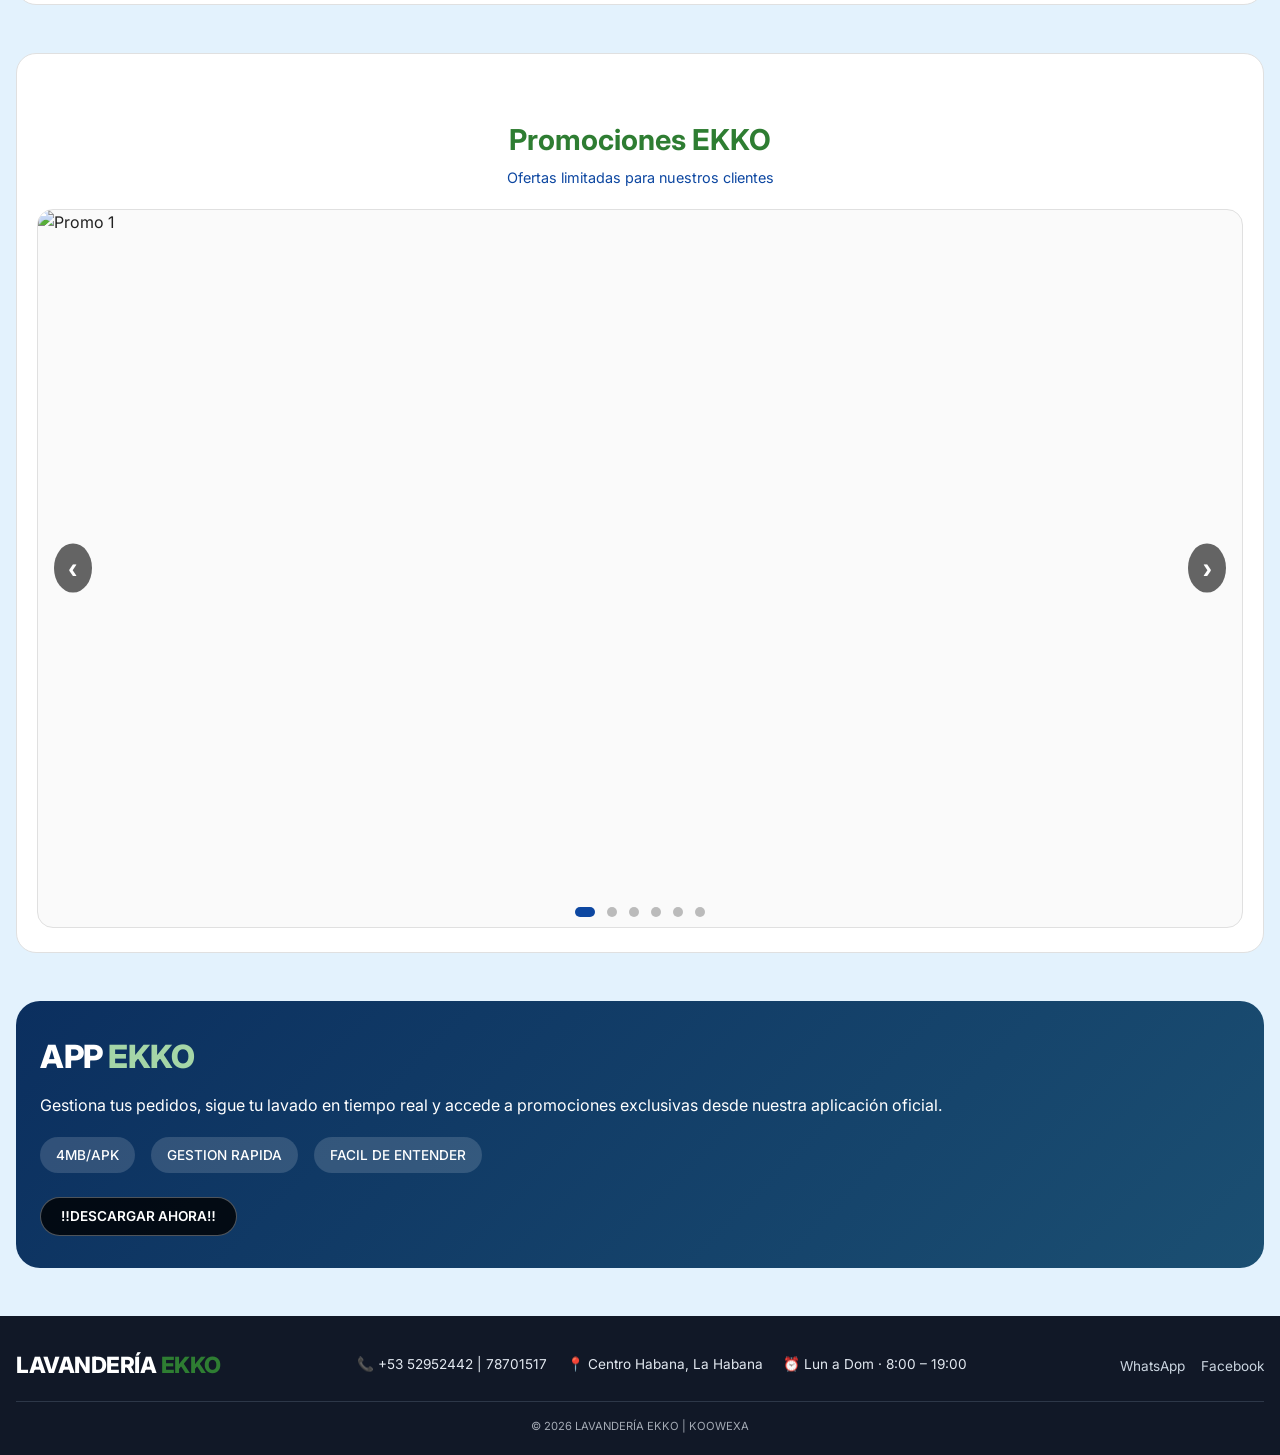
==== commit 9f402341: "Add files via upload Signed-off-by: koowexa-dev <278492924+koowexa-dev@users.noreply.github.com>" ====
--- a/index.html
+++ b/index.html
@@ -3,9 +3,9 @@
 <head>
     <meta charset="UTF-8">
     <meta name="viewport" content="width=device-width, initial-scale=1.0, viewport-fit=cover">
-    <meta name="description" content="Lavandería EKO en La Habana: servicio premium de lavado, secado y planchado a domicilio. Recogida en 24h, entrega en 48h. Productos eco-friendly, precios justos y atención personalizada. ¡Descarga nuestra app!">
-    <meta name="keywords" content="lavandería La Habana, lavado de ropa a domicilio, tintorería eco-friendly, servicio de planchado, recogida y entrega, limpieza profesional, lavandería económica, lavandería premium, EKO, productos de limpieza, detergentes ecológicos, lavandería cerca de mí, Centro Habana, Vedado, Playa">
-    <meta name="author" content="Lavandería EKO">
+    <meta name="description" content="Lavandería EKKO en La Habana: servicio premium de lavado, secado y planchado a domicilio. Recogida en 24h, entrega en 48h. Productos eco-friendly, precios justos y atención personalizada. ¡Descarga nuestra app!">
+    <meta name="keywords" content="lavandería La Habana, lavado de ropa a domicilio, tintorería eco-friendly, servicio de planchado, recogida y entrega, limpieza profesional, lavandería económica, lavandería premium, EKKO, productos de limpieza, detergentes ecológicos, lavandería cerca de mí, Centro Habana, Vedado, Playa">
+    <meta name="author" content="Lavandería EKKO">
     <meta name="robots" content="index, follow, max-snippet:-1, max-image-preview:large">
     <meta name="revisit-after" content="3 days">
     <meta name="language" content="Spanish">
@@ -17,25 +17,25 @@
     <link rel="canonical" href="https://koowexa-dev.github.io/lavanderia_eko/">
     
     <!-- Open Graph / Facebook -->
-    <meta property="og:title" content="Lavandería EKO | Limpieza profesional eco-friendly en La Habana">
-    <meta property="og:description" content="Servicio a domicilio con los mejores productos. Ropa limpia, fresca y aromada en 48h. Planes NORMAL, BÁSICO, PREMIUM, ESPECIAL y BABY EKO. ¡App oficial!">
+    <meta property="og:title" content="Lavandería EKKO | Limpieza profesional eco-friendly en La Habana">
+    <meta property="og:description" content="Servicio a domicilio con los mejores productos. Ropa limpia, fresca y aromada en 48h. Planes PREMIUM, ESPECIAL y BABY EKKO. ¡App oficial!">
     <meta property="og:url" content="https://koowexa-dev.github.io/lavanderia_eko/">
     <meta property="og:type" content="website">
     <meta property="og:image" content="https://koowexa-dev.github.io/lavanderia_eko/eko.jpg">
-    <meta property="og:image:alt" content="Logo Lavandería EKO - limpieza profesional y sostenible">
+    <meta property="og:image:alt" content="Logo Lavandería EKKO - limpieza profesional y sostenible">
     <meta property="og:image:width" content="512">
     <meta property="og:image:height" content="512">
     <meta property="og:locale" content="es_ES">
-    <meta property="og:site_name" content="Lavandería EKO">
+    <meta property="og:site_name" content="Lavandería EKKO">
     
     <!-- Twitter Card -->
     <meta name="twitter:card" content="summary_large_image">
-    <meta name="twitter:title" content="Lavandería EKO | Servicio de lavandería a domicilio en La Habana">
+    <meta name="twitter:title" content="Lavandería EKKO | Servicio de lavandería a domicilio en La Habana">
     <meta name="twitter:description" content="Recogida y entrega exprés. Cuidamos tu ropa y el medio ambiente. Descarga la app y obtén promociones exclusivas.">
     <meta name="twitter:image" content="https://koowexa-dev.github.io/lavanderia_eko/eko.jpg">
-    <meta name="twitter:image:alt" content="Logo Lavandería EKO">
+    <meta name="twitter:image:alt" content="Logo Lavandería EKKO">
     
-    <title>LAVANDERÍA EKO</title>
+    <title>LAVANDERÍA EKKO</title>
     <link rel="icon" type="image/jpg" href="eko.jpg">
     <link href="https://fonts.googleapis.com/css2?family=Inter:opsz,wght@14..32,400;14..32,500;14..32,600;14..32,700&display=swap" rel="stylesheet">
     <style>
@@ -230,8 +230,6 @@
             height: 6px;
             width: 100%;
         }
-        .price-card[data-plan="NORMAL"]::before { background: var(--azul-claro-agua); }
-        .price-card[data-plan="BASICO"]::before { background: var(--azul-lavanderia); }
         .price-card[data-plan="PREMIUM"]::before { background: var(--verde-eko); }
         .price-card[data-plan="ESPECIAL"]::before { background: #4A148C; }
         .price-card[data-plan="BABY_BASIC"]::before { background: #FFB74D; }
@@ -264,8 +262,6 @@
             letter-spacing: -0.5px;
         }
 
-        .price-card[data-plan="NORMAL"] .plan-nombre { color: var(--azul-claro-agua); }
-        .price-card[data-plan="BASICO"] .plan-nombre { color: var(--azul-lavanderia); }
         .price-card[data-plan="PREMIUM"] .plan-nombre { color: var(--verde-eko); }
         .price-card[data-plan="ESPECIAL"] .plan-nombre { color: #4A148C; }
         .price-card[data-plan="BABY_BASIC"] .plan-nombre { color: #E65100; }
@@ -378,7 +374,33 @@
             font-size: 1.2rem;
         }
 
-        /* VALORES - SIN ACORDEON, TARJETAS ESTATICAS */
+        /* BOTÓN SOLICITAR AHORA (estilo plano, sin animaciones) */
+        .btn-solicitar {
+            display: block;
+            text-align: center;
+            background-color: var(--verde-eko);
+            color: white;
+            font-weight: 700;
+            font-size: 1rem;
+            padding: 12px 16px;
+            border-radius: 60px;
+            text-decoration: none;
+            letter-spacing: 0.3px;
+            border: none;
+            cursor: pointer;
+            width: 100%;
+            transition: none;
+            box-shadow: 0 1px 2px rgba(0,0,0,0.05);
+            margin-top: 8px;
+            font-family: var(--font-family);
+        }
+
+        .btn-solicitar:hover {
+            background-color: var(--verde-eko);
+            /* sin cambios visuales, sin hover effects */
+        }
+
+        /* VALORES - TARJETAS ESTATICAS ACTUALIZADAS EKKO */
         .values-grid {
             display: grid;
             grid-template-columns: repeat(auto-fit, minmax(260px, 1fr));
@@ -391,15 +413,20 @@
             padding: 20px;
             border: 1px solid var(--gris-suave);
             box-shadow: 0 1px 2px rgba(0,0,0,0.03);
+            transition: none;
         }
         .value-card h3 {
             color: var(--verde-eko);
             font-size: 1.3rem;
             margin-bottom: 10px;
+            display: flex;
+            align-items: center;
+            gap: 8px;
         }
         .value-card p {
             font-size: 0.9rem;
             color: var(--gris-texto);
+            line-height: 1.4;
         }
 
         /* CATÁLOGO PRODUCTOS */
@@ -718,6 +745,7 @@
             .plan-header { padding: 20px 20px 8px 20px; }
             .plan-body { padding: 0 20px 20px 20px; }
             .values-grid { grid-template-columns: 1fr; }
+            .btn-solicitar { font-size: 0.9rem; padding: 10px 12px; }
         }
 
         @media (max-width: 480px) {
@@ -732,8 +760,8 @@
     <header>
         <div class="container nav-flex">
             <div class="logo-area">
-                <img class="logo-img" src="eko.jpg" alt="Logo Lavanderia EKO - limpieza profesional y ecofriendly" loading="lazy" width="42" height="42">
-                <div class="logo-text">LAVANDERÍA <span>EKO</span></div>
+                <img class="logo-img" src="eko.jpg" alt="Logo Lavanderia EKKO - limpieza profesional y ecofriendly" loading="lazy" width="42" height="42">
+                <div class="logo-text">LAVANDERÍA <span>EKKO</span></div>
             </div>
         </div>
     </header>
@@ -753,8 +781,8 @@
                             <option value="#planes">Planes del Servicio</option>
                             <option value="#productos">Productos de Limpieza</option>
                             <option value="#zonas">Servicio a domicilio</option>
-                            <option value="#promociones">Promociones EKO</option>
-                            <option value="#app">App EKO</option>
+                            <option value="#promociones">Promociones EKKO</option>
+                            <option value="#app">App EKKO</option>
                         </select>
                     </div>
 
@@ -765,19 +793,33 @@
             </div>
         </section>
 
-        <!-- VALORES ESTÁTICOS (SIN ACORDEÓN) -->
+        <!-- VALORES ACTUALIZADOS: EKKO (Ecológico, Kalidad, Kompromiso, Optimización) -->
         <div class="container" id="valores">
-            <div class="section-title"><h2>Nuestros Valores</h2><p>Compromiso, calidad y sostenibilidad</p></div>
+            <div class="section-title">
+                <h2>Nuestros Valores</h2>
+                <p>Ecológico · Kalidad · Kompromiso · Optimización</p>
+            </div>
             <div class="values-grid">
-                <div class="value-card"><h3>🧼 Limpieza Profunda</h3><p>Tu ropa merece más que un lavado superficial. Aplicamos procesos especializados para eliminar suciedad, manchas y olores difíciles.</p></div>
-                <div class="value-card"><h3>🤝 Confianza</h3><p>Cada prenda tiene valor para ti. Trabajamos con responsabilidad y atención al detalle. Más de 500 clientes satisfechos en La Habana.</p></div>
-                <div class="value-card"><h3>🌱 Eco-Friendly</h3><p>Optimizamos agua, energía y productos biodegradables. Limpieza efectiva sin dañar el medio ambiente.</p></div>
-                <div class="value-card"><h3>💰 Precios Justos</h3><p>Tarifas claras, sin costos ocultos. Calidad profesional a precios competitivos.</p></div>
-                <div class="value-card"><h3>⚡ 48H Express</h3><p>Servicio exprés: ropa limpia, planchada y lista en máximo 48 horas sin perder calidad.</p></div>
+                <div class="value-card">
+                    <h3>🌱 E - Ecológico</h3>
+                    <p>Productos biodegradables, ahorro de agua y energía para cuidar el medio ambiente.</p>
+                </div>
+                <div class="value-card">
+                    <h3>✨ K - Kalidad</h3>
+                    <p>Un lavado de excelencia, cuidando cada prenda como si fuera nuestra.</p>
+                </div>
+                <div class="value-card">
+                    <h3>🤝 K - Kompromiso</h3>
+                    <p>Dedicación y atención en cada cliente.</p>
+                </div>
+                <div class="value-card">
+                    <h3>⚡ O - Optimización</h3>
+                    <p>Tecnología y procesos eficientes, para entregarte un servicio rápido y confiable.</p>
+                </div>
             </div>
         </div>
 
-        <!-- PLANES DE SERVICIO (ACTUALIZADO CON BABY EKO BÁSICO Y PREMIUM) -->
+        <!-- PLANES DE SERVICIO (CON BOTÓN SOLICITAR AHORA) -->
         <div class="container" id="planes">
             <div class="section-title"><h2>Planes Del Servicio</h2><p>Elige el plan ideal para tus prendas</p></div>
             <div class="pricing-grid" id="pricingGrid"></div>
@@ -792,7 +834,7 @@
 
         <div class="container" id="promociones">
             <div class="carousel-section">
-                <div class="section-title"><h2>Promociones EKO</h2><p>Ofertas limitadas para nuestros clientes</p></div>
+                <div class="section-title"><h2>Promociones EKKO</h2><p>Ofertas limitadas para nuestros clientes</p></div>
                 <div class="carousel-container">
                     <div class="carousel-slides" id="carouselSlides"></div>
                     <button class="carousel-btn btn-prev" id="prevBtn" aria-label="Anterior promoción">‹</button>
@@ -806,10 +848,10 @@
             <div class="app-oficial">
                 <div class="app-grid">
                     <div class="app-info">
-                        <h2>APP <span> EKO</span></h2>
+                        <h2>APP <span> EKKO</span></h2>
                         <p>Gestiona tus pedidos, sigue tu lavado en tiempo real y accede a promociones exclusivas desde nuestra aplicación oficial.</p>
                         <div class="app-features"><span class="feature-app">4MB/APK</span><span class="feature-app">GESTION RAPIDA</span><span class="feature-app">FACIL DE ENTENDER</span></div>
-                        <div class="app-buttons"><a href="https://github.com/koowexa-dev/app_eko/raw/refs/heads/main/LAVANDERIA%20EKO.apk" class="btn-store" target="_blank" rel="noopener noreferrer">‼️DESCARGAR AHORA‼️</a></div>
+                        <div class="app-buttons"><a href="https://github.com/koowexa-dev/app_eko/raw/refs/heads/main/LAVANDERIA%20EKKO.apk" class="btn-store" target="_blank" rel="noopener noreferrer">‼️DESCARGAR AHORA‼️</a></div>
                     </div>
                 </div>
             </div>
@@ -819,11 +861,11 @@
     <footer>
         <div class="container">
             <div class="footer-compact">
-                <div class="logo-text-footer">LAVANDERÍA <span>EKO</span></div>
+                <div class="logo-text-footer">LAVANDERÍA <span>EKKO</span></div>
                 <div class="footer-contact"><span>📞 +53 52952442 | 78701517</span><span>📍 Centro Habana, La Habana</span><span>⏰ Lun a Dom · 8:00 – 19:00</span></div>
                 <div class="footer-social"><a href="https://whatsapp.com/channel/0029VbCVdMm89inrbX3WfQ45" target="_blank" rel="noopener noreferrer" aria-label="Canal WhatsApp">WhatsApp</a><a href="https://www.facebook.com/share/1GAw5zsZ1X/" target="_blank" rel="noopener noreferrer" aria-label="Facebook Oficial">Facebook</a></div>
             </div>
-            <div class="copyright">© 2026 LAVANDERÍA EKO | KOOWEXA</div>
+            <div class="copyright">© 2026 LAVANDERÍA EKKO | KOOWEXA</div>
         </div>
     </footer>
 
@@ -831,8 +873,8 @@
     {
       "@context": "https://schema.org",
       "@type": "DryCleaningOrLaundry",
-      "name": "Lavandería EKO",
-      "description": "Servicio profesional de lavandería a domicilio en La Habana. Plan BABY EKO para ropa de bebé.",
+      "name": "Lavandería EKKO",
+      "description": "Servicio profesional de lavandería a domicilio en La Habana. Plan BABY EKKO para ropa de bebé.",
       "url": "https://koowexa-dev.github.io/lavanderia_eko/",
       "logo": "https://koowexa-dev.github.io/lavanderia_eko/eko.jpg",
       "telephone": "+5352952442",
@@ -848,45 +890,38 @@
 
     <script>
         (function() {
-            // PLANES ACTUALIZADOS: se mantienen los 4 originales y se reemplaza el anterior BABY por dos nuevos planes específicos
             const planesData = [
                 { 
-                    id: "NORMAL", nombre: "NORMAL", descripcion: "Lavado + Secado + Doblado", 
-                    detergente: "Detergente en polvo", proceso: "Ciclo estándar, centrifugado eficiente y secado controlado.",
-                    incluye: "Solo lo necesario", precios: {"1-2 kg":400,"3-4 kg":500,"5-6 kg":600,"7 kg":700}, 
-                    badge: "Económico", propuesta: "💰 Máxima economía sin perder calidad. Ideal para lavado diario."
-                },
-                { 
-                    id: "BASICO", nombre: "BÁSICO", descripcion: "Prelavado + Lavado + Secado + Doblado", 
-                    detergente: "Detergente líquido + suavizante", proceso: "Prelavado para manchas ligeras, lavado con detergente líquido y suavizante.",
-                    incluye: "mejor Cuidado para tu ropa", precios: {"1-2 kg":700,"3-4 kg":900,"5-6 kg":1100,"7 kg":1300}, 
-                    badge: "Más vendido", propuesta: "🔥 El favorito: aroma fresco, suavidad extra y cuidado equilibrado."
+                    id: "BASICO", nombre: "BASICO", descripcion: "lavado + secado + doblado", 
+                    detergente: "Detergente líquido + suavizante Aromatizado", proceso: "simple",
+                    incluye: "buena limpieza y resultado", precios: {"1-2 kg":600,"3-4 kg":800,"5-6 kg":1000,"7 kg":1200}, 
+                    badge: "Popular", propuesta: "lo necesario para cuidar tus prendas"
                 },
                 { 
                     id: "PREMIUM", nombre: "PREMIUM", descripcion: "Prelavado + Lavado + Secado + Doblado", 
-                    detergente: "Cápsula + fragancia especial", proceso: "Cápsulas multiacción, protección de colores y fragancia duradera.",
+                    detergente: "Cápsula + fragancia especial o perfume", proceso: "cuidadoso y preservador",
                     incluye: "Maximo cuidado y preservación para tu ropa", precios: {"1-2 kg":800,"3-4 kg":1000,"5-6 kg":1200,"7 kg":1400}, 
-                    badge: "Recomendado", propuesta: "✨ Experiencia premium: aroma por días, acabados impecables."
+                    badge: "Recomendado", propuesta: "Experiencia premium: aroma por días, acabados impecables."
                 },
                 { 
                     id: "ESPECIAL", nombre: "ESPECIAL", descripcion: "Ropa de cama + Toallas + aroma premium", 
-                    detergente: "Cápsula intensiva + fragancia", proceso: "Ciclo intensivo para tejidos gruesos, eliminación de ácaros y bacterias.",
+                    detergente: "Cápsula intensiva + fragancia", proceso: "intenso y cuidadoso",
                     incluye: "Tratado único y exclusivo para todas tus prendas", precios: {"1-2 kg":900,"3-4 kg":1100,"5-6 kg":1300,"7 kg":1500}, 
-                    badge: "Trato Unico", propuesta: "🏡 Cuidado especial para hogar: frescura y suavidad garantizadas."
+                    badge: "Trato Unico", propuesta: "Cuidado especial para hogar: frescura y suavidad garantizadas."
                 },
-                // NUEVO: BABY EKO BÁSICO
+                // BABY EKKO BÁSICO
                 { 
-                    id: "BABY_BASIC", nombre: "BABY EKO 1", descripcion: "Lavado Especializado para Ropa de Bebé", 
-                    detergente: "Detergente neutro hipoalergénico", proceso: "Lavado especializado con enjuague profundo, secado a baja temperatura.",
+                    id: "BABY_BASIC", nombre: "BABY EKKO 1", descripcion: "Lavado Especializado para Ropa de Bebé", 
+                    detergente: "Detergente neutro hipoalergénico", proceso: "cuidadoso",
                     incluye: "Doblado básico, cuidado para pieles sensibles", precios: {"Hasta 5 kg":1500}, 
-                    badge: "Basico", propuesta: "👶 Ideal para tu bebé: sin químicos agresivos, aroma delicado y suavidad extrema."
+                    badge: "Basico", propuesta: "Ideal para tu bebé: sin químicos agresivos, aroma delicado y suavidad extrema."
                 },
-                // NUEVO: BABY EKO PREMIUM
+                // BABY EKKO PREMIUM
                 { 
-                    id: "BABY_PREMIUM", nombre: "BABY EKO 2", descripcion: "Lavado Especializado + Recogida y Entrega a Domicilio", 
-                    detergente: "Detergente neutro hipoalergénico + antimanchas suave", proceso: "Lavado especializado, tratamiento antimanchas básico, secado suave.",
+                    id: "BABY_PREMIUM", nombre: "BABY EKKO 2", descripcion: "Lavado Especializado + Recogida y Entrega a Domicilio", 
+                    detergente: "Detergente neutro hipoalergénico + antimanchas suave", proceso: "máxima delicadeza y cuidado",
                     incluye: "Recogida a domicilio, doblado profesional, empaque higiénico, entrega a domicilio", precios: {"Hasta 5 kg":2000}, 
-                    badge: "Premium", propuesta: "👑 Servicio completo: máxima comodidad y cuidado premium para la ropa de tu bebé."
+                    badge: "Premium", propuesta: "Servicio completo: máxima comodidad y cuidado premium para la ropa de tu bebé."
                 }
             ];
 
@@ -913,7 +948,15 @@
                 { src: "promo6.jpg", alt: "Promo 6" },
             ];
 
-            // Renderizar planes
+            // Función para scroll suave hacia la sección app
+            function scrollToApp() {
+                const appSection = document.getElementById('app');
+                if(appSection) {
+                    appSection.scrollIntoView({ behavior: 'smooth', block: 'start' });
+                }
+            }
+
+            // Renderizar planes con botón "Solicitar ahora"
             const pricingGrid = document.getElementById('pricingGrid');
             if(pricingGrid){
                 pricingGrid.innerHTML = '';
@@ -925,6 +968,7 @@
                     for(const [rango, precio] of Object.entries(plan.precios)) {
                         listaPrecios += `<li><span>${rango}</span><span>$${precio} CUP</span></li>`;
                     }
+                    // Se agrega el botón "Solicitar ahora" que al hacer clic ejecuta scrollToApp
                     card.innerHTML = `
                         <div class="plan-badge">${plan.badge}</div>
                         <div class="plan-header">
@@ -947,8 +991,17 @@
                             <div class="propuesta">
                                 <span>💡</span> <span>${plan.propuesta}</span>
                             </div>
+                            <button class="btn-solicitar">📲 Solicitar ahora</button>
                         </div>
                     `;
+                    // Asignar evento click al botón recién creado
+                    const btn = card.querySelector('.btn-solicitar');
+                    if(btn) {
+                        btn.addEventListener('click', (e) => {
+                            e.preventDefault();
+                            scrollToApp();
+                        });
+                    }
                     pricingGrid.appendChild(card);
                 });
             }
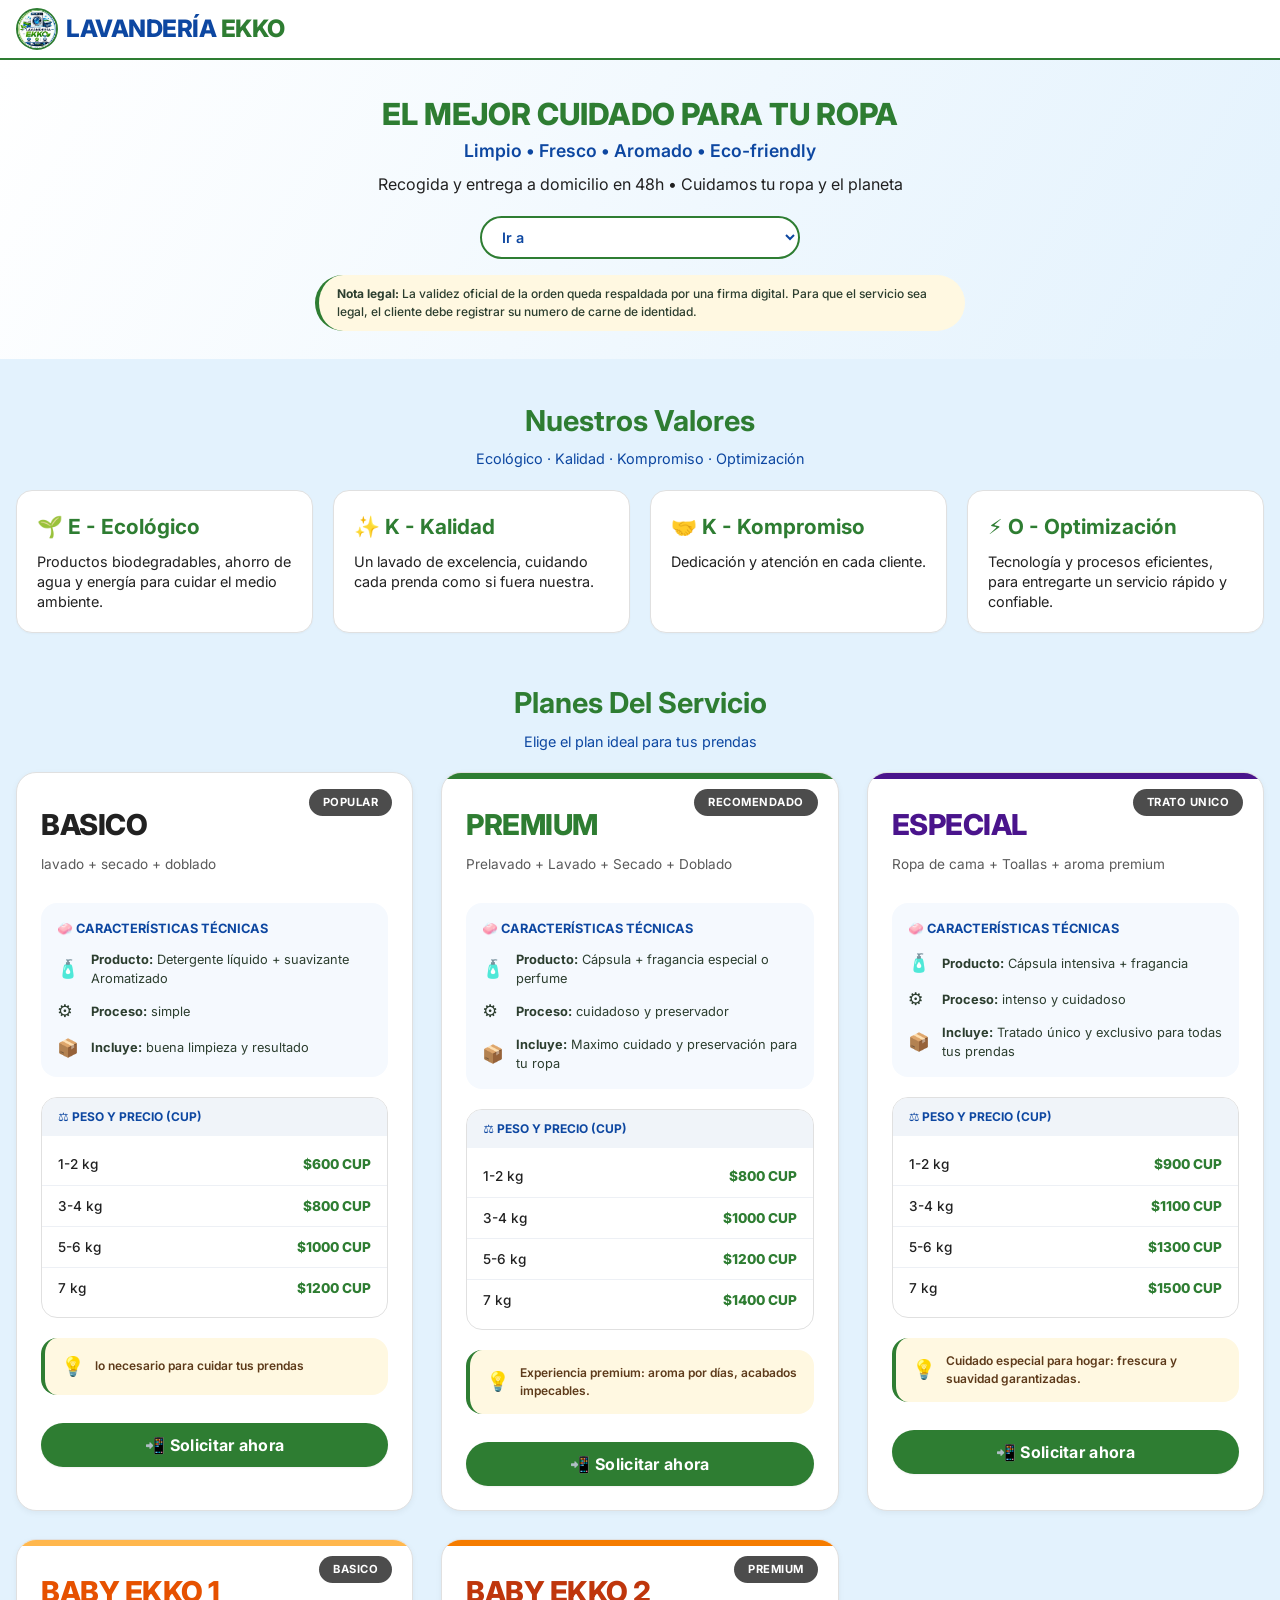
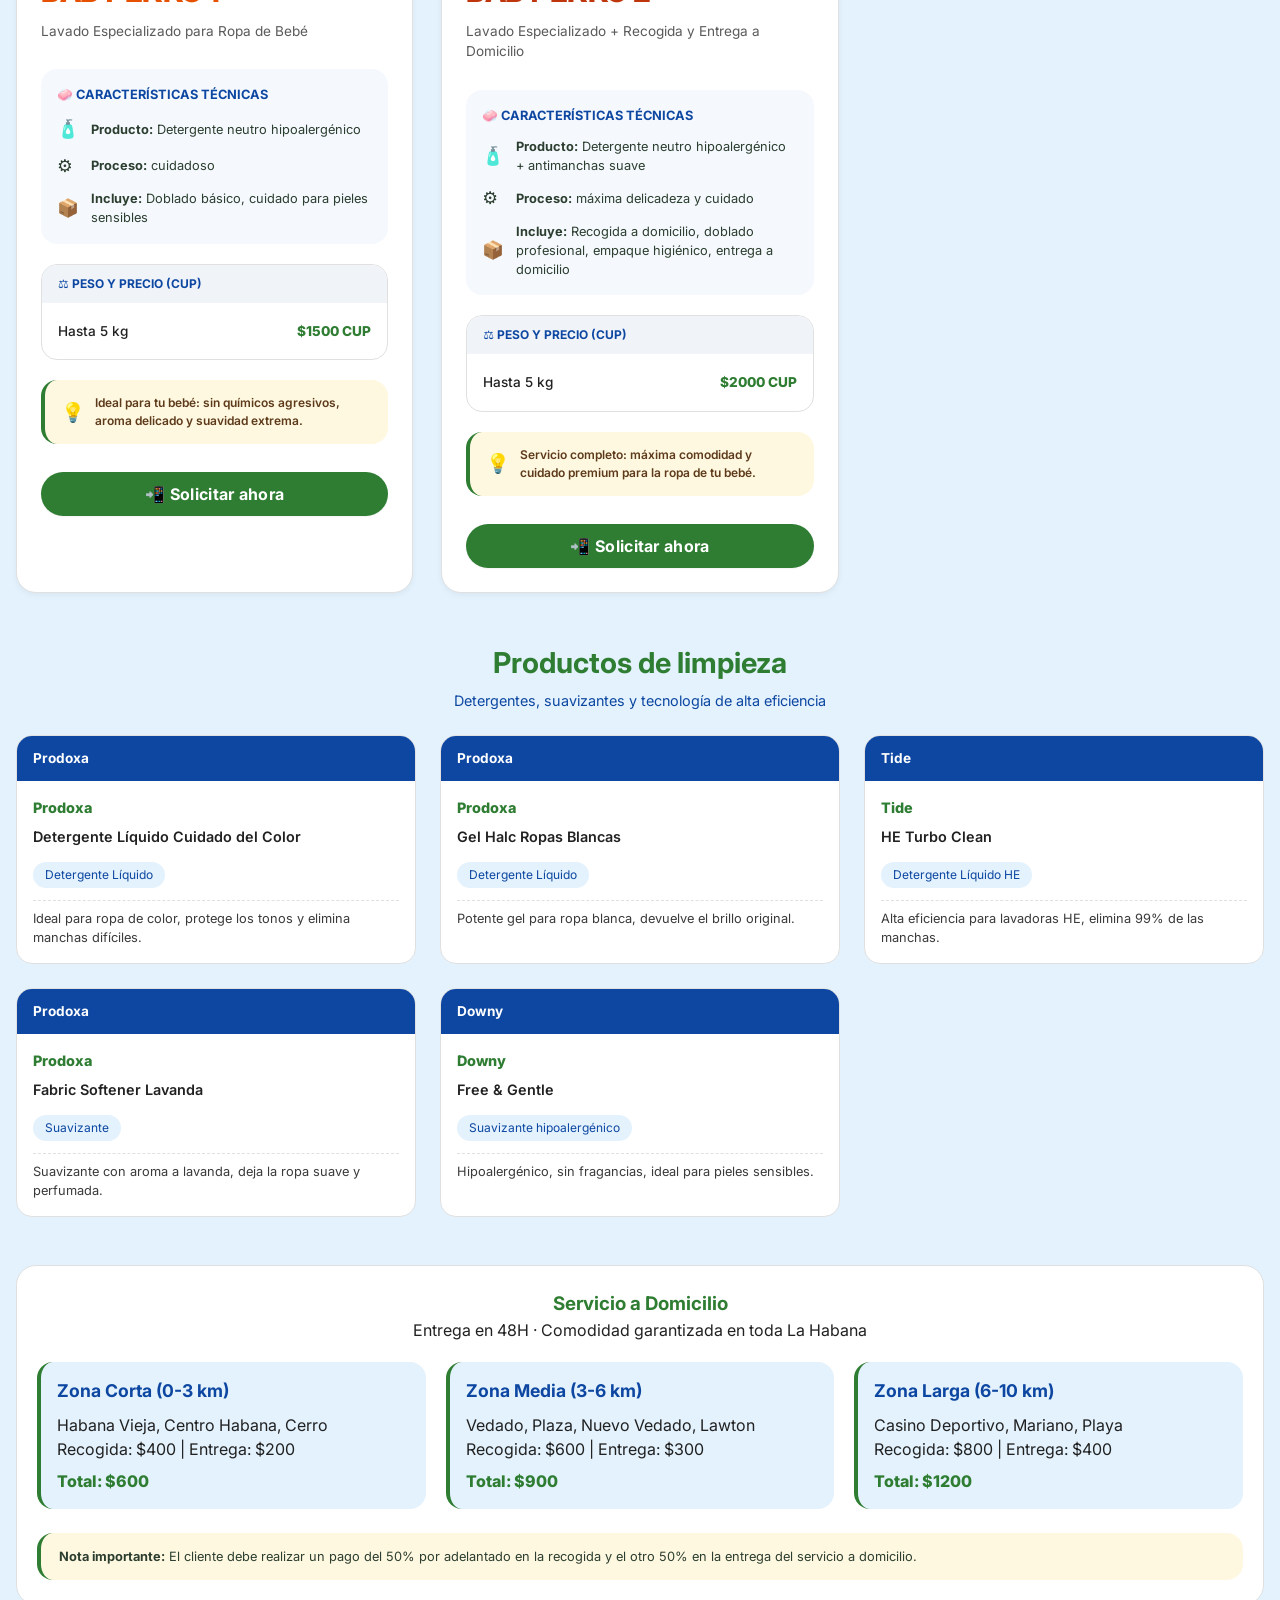
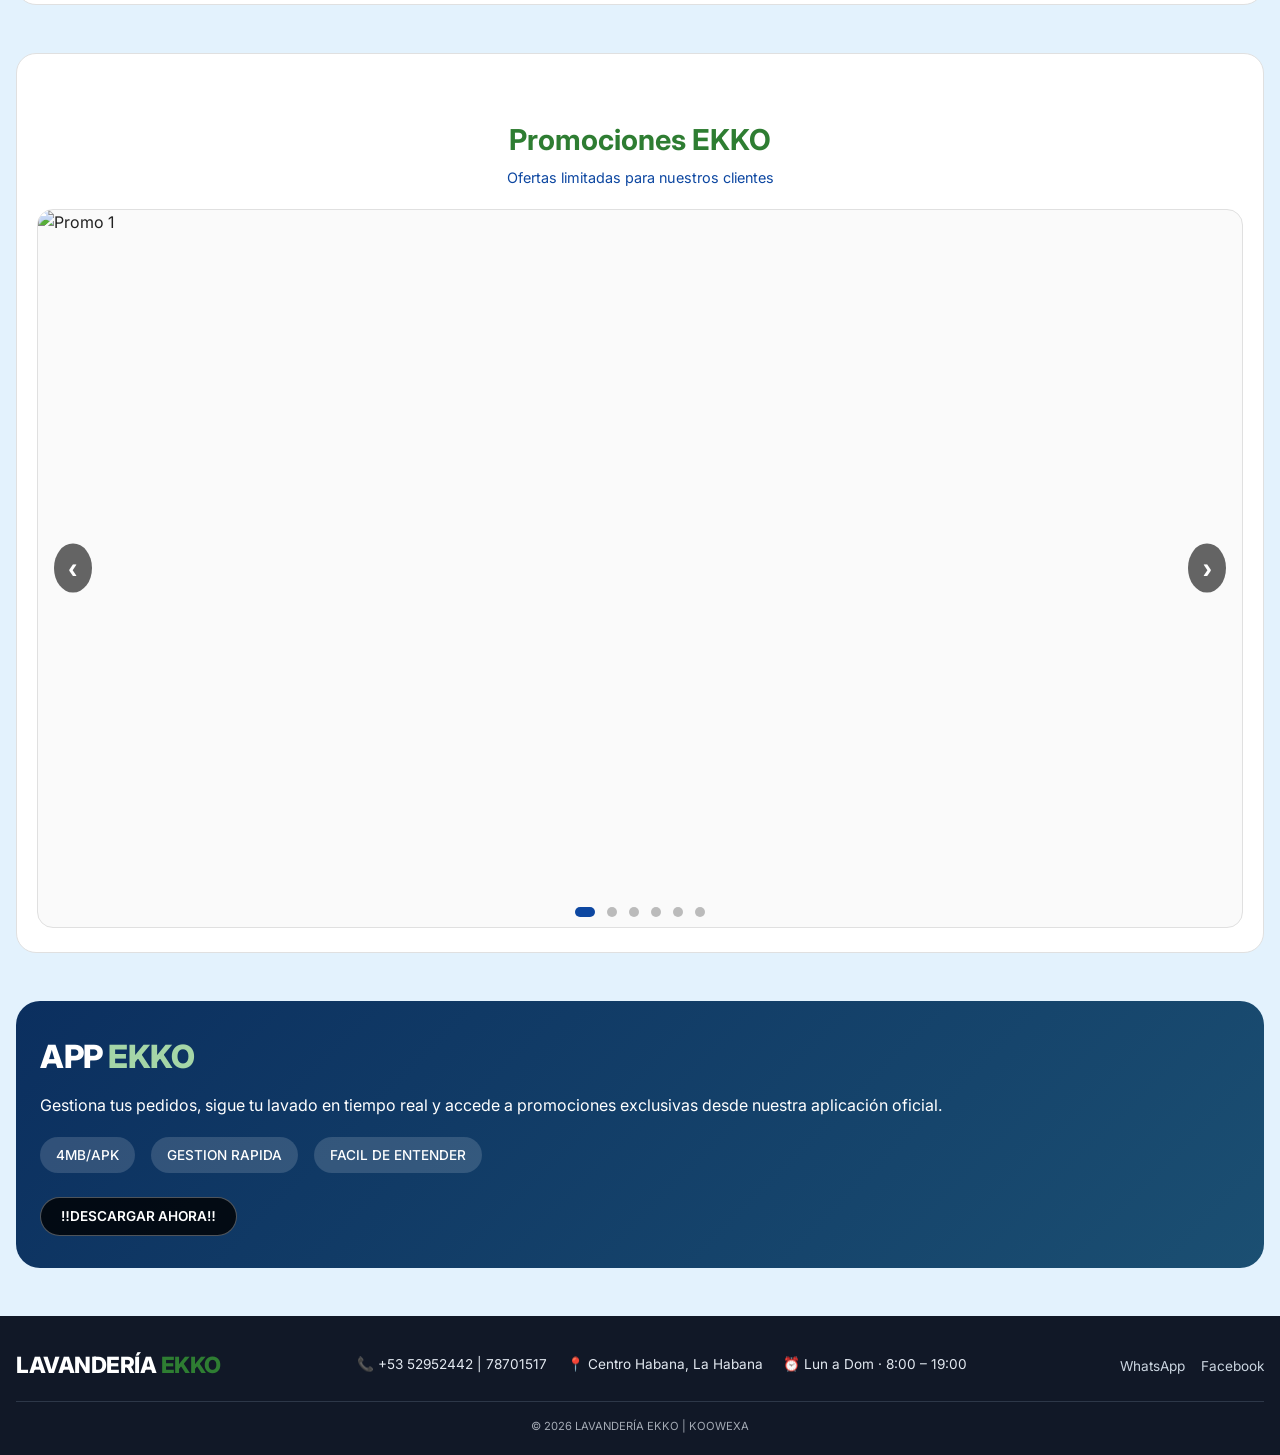
==== commit 75cfc4f2: "Add files via upload Signed-off-by: koowexa-dev <278492924+koowexa-dev@users.noreply.github.com>" ====
--- a/index.html
+++ b/index.html
@@ -21,7 +21,7 @@
     <meta property="og:description" content="Servicio a domicilio con los mejores productos. Ropa limpia, fresca y aromada en 48h. Planes PREMIUM, ESPECIAL y BABY EKKO. ¡App oficial!">
     <meta property="og:url" content="https://koowexa-dev.github.io/lavanderia_eko/">
     <meta property="og:type" content="website">
-    <meta property="og:image" content="https://koowexa-dev.github.io/lavanderia_eko/eko.jpg">
+    <meta property="og:image" content="https://koowexa-dev.github.io/lavanderia_eko/ekko.jpg">
     <meta property="og:image:alt" content="Logo Lavandería EKKO - limpieza profesional y sostenible">
     <meta property="og:image:width" content="512">
     <meta property="og:image:height" content="512">
@@ -32,11 +32,11 @@
     <meta name="twitter:card" content="summary_large_image">
     <meta name="twitter:title" content="Lavandería EKKO | Servicio de lavandería a domicilio en La Habana">
     <meta name="twitter:description" content="Recogida y entrega exprés. Cuidamos tu ropa y el medio ambiente. Descarga la app y obtén promociones exclusivas.">
-    <meta name="twitter:image" content="https://koowexa-dev.github.io/lavanderia_eko/eko.jpg">
+    <meta name="twitter:image" content="https://koowexa-dev.github.io/lavanderia_eko/ekko.jpg">
     <meta name="twitter:image:alt" content="Logo Lavandería EKKO">
     
     <title>LAVANDERÍA EKKO</title>
-    <link rel="icon" type="image/jpg" href="eko.jpg">
+    <link rel="icon" type="image/jpg" href="ekko.jpg">
     <link href="https://fonts.googleapis.com/css2?family=Inter:opsz,wght@14..32,400;14..32,500;14..32,600;14..32,700&display=swap" rel="stylesheet">
     <style>
         /* RESET Y ESTILOS BASE - SIN ANIMACIONES */
@@ -760,7 +760,7 @@
     <header>
         <div class="container nav-flex">
             <div class="logo-area">
-                <img class="logo-img" src="eko.jpg" alt="Logo Lavanderia EKKO - limpieza profesional y ecofriendly" loading="lazy" width="42" height="42">
+                <img class="logo-img" src="ekko.jpg" alt="Logo Lavanderia EKKO - limpieza profesional y ecofriendly" loading="lazy" width="42" height="42">
                 <div class="logo-text">LAVANDERÍA <span>EKKO</span></div>
             </div>
         </div>
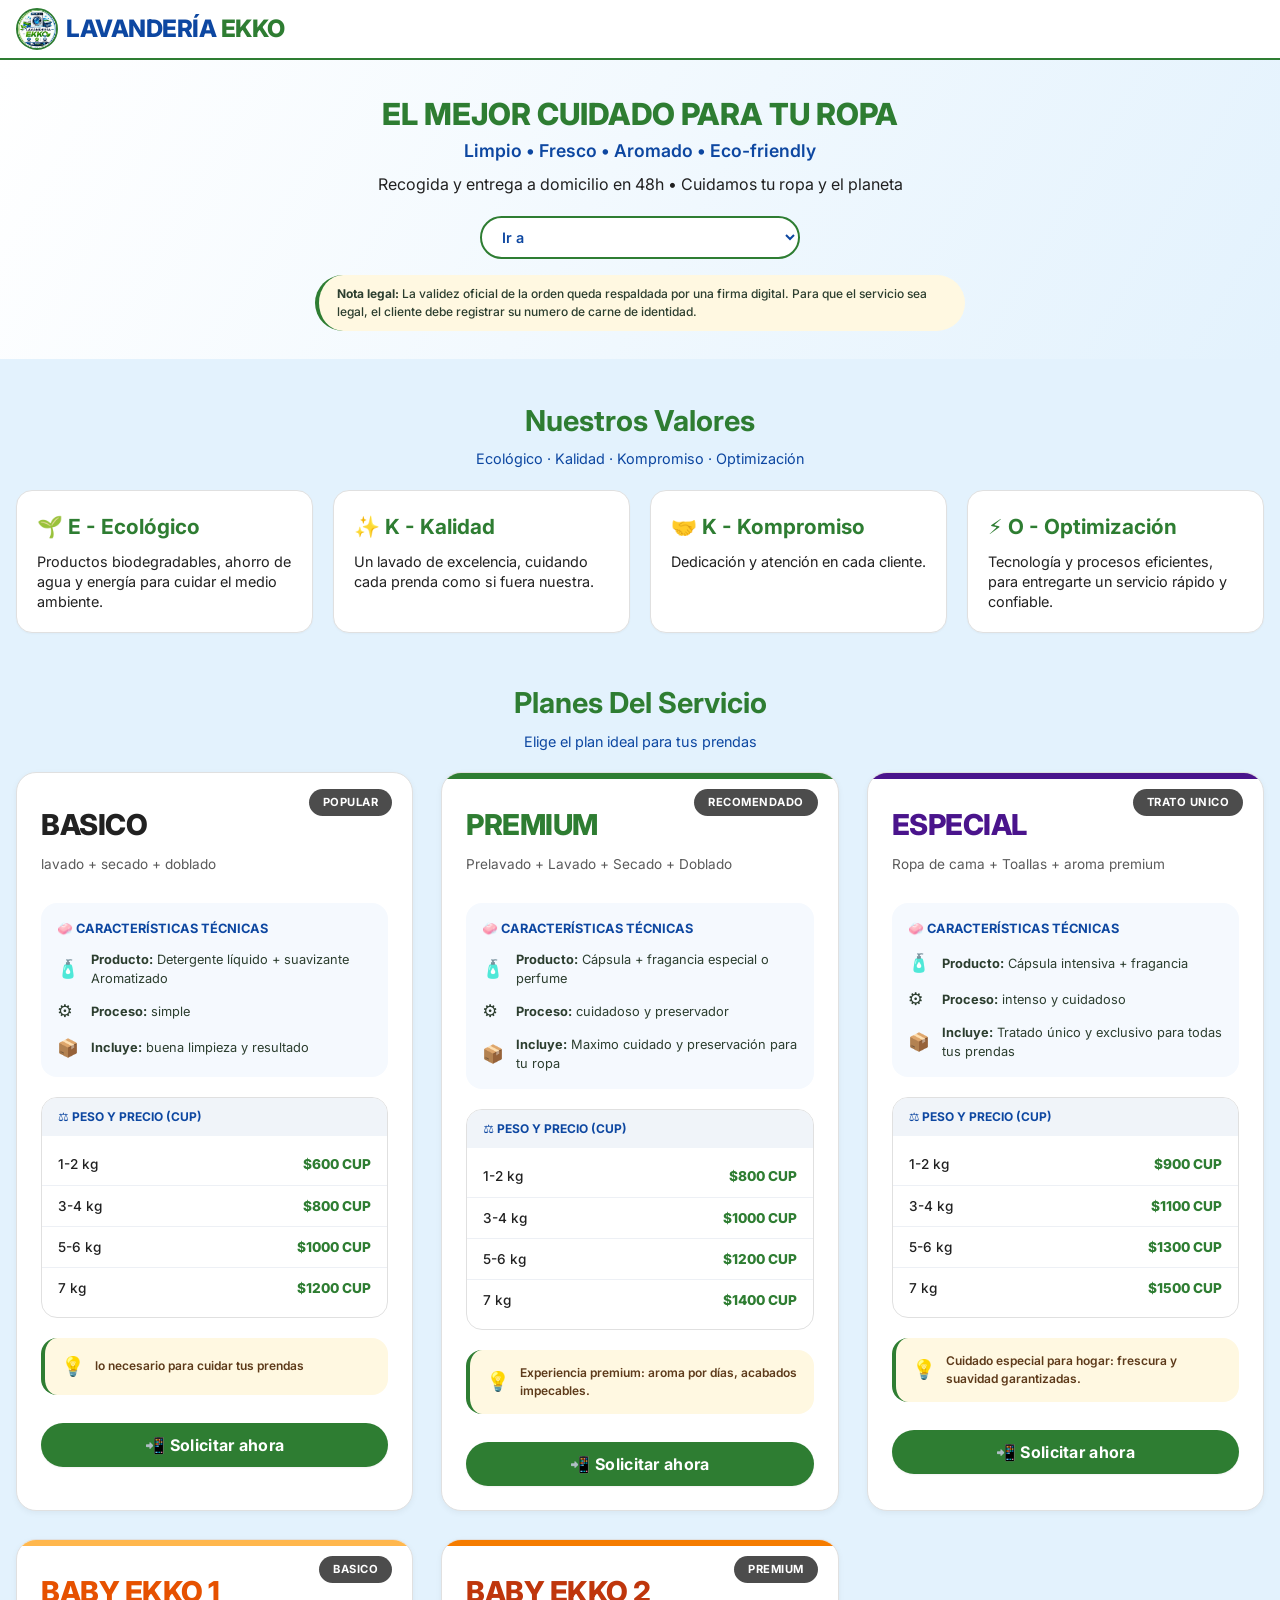
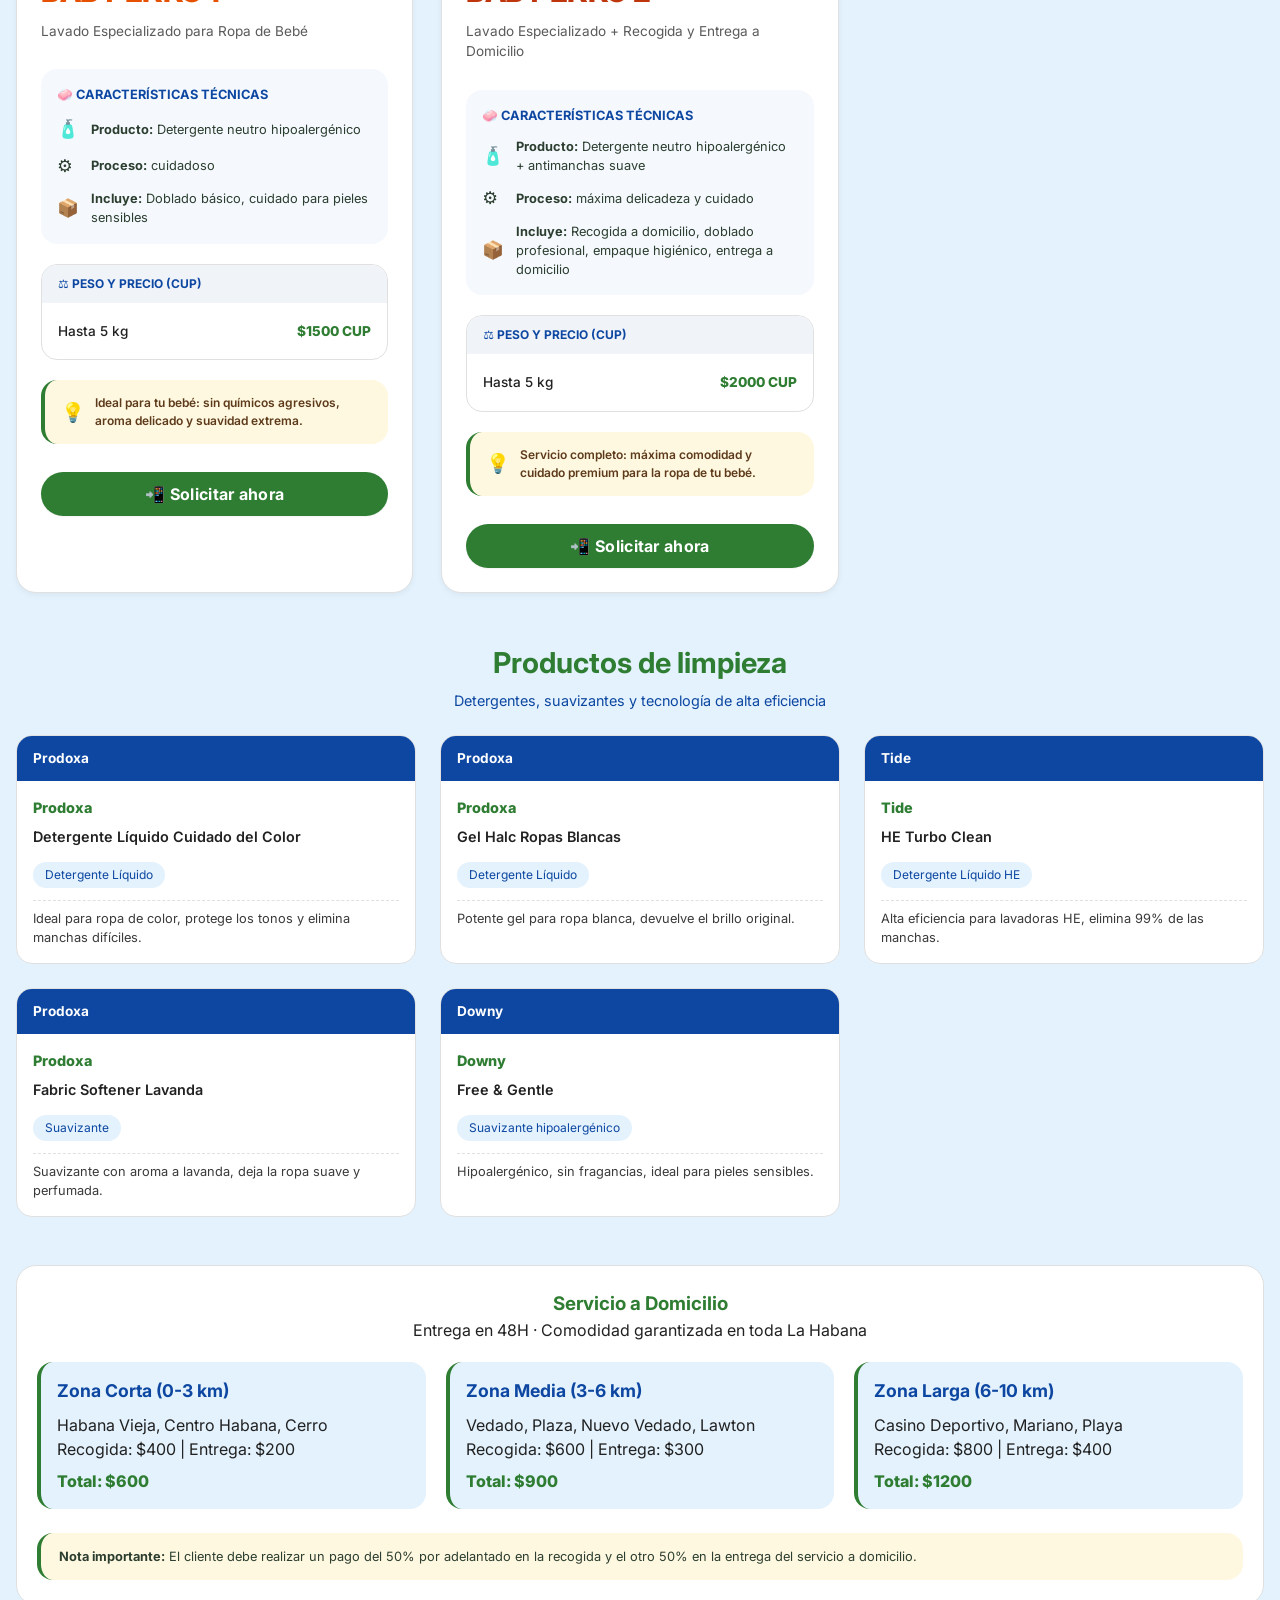
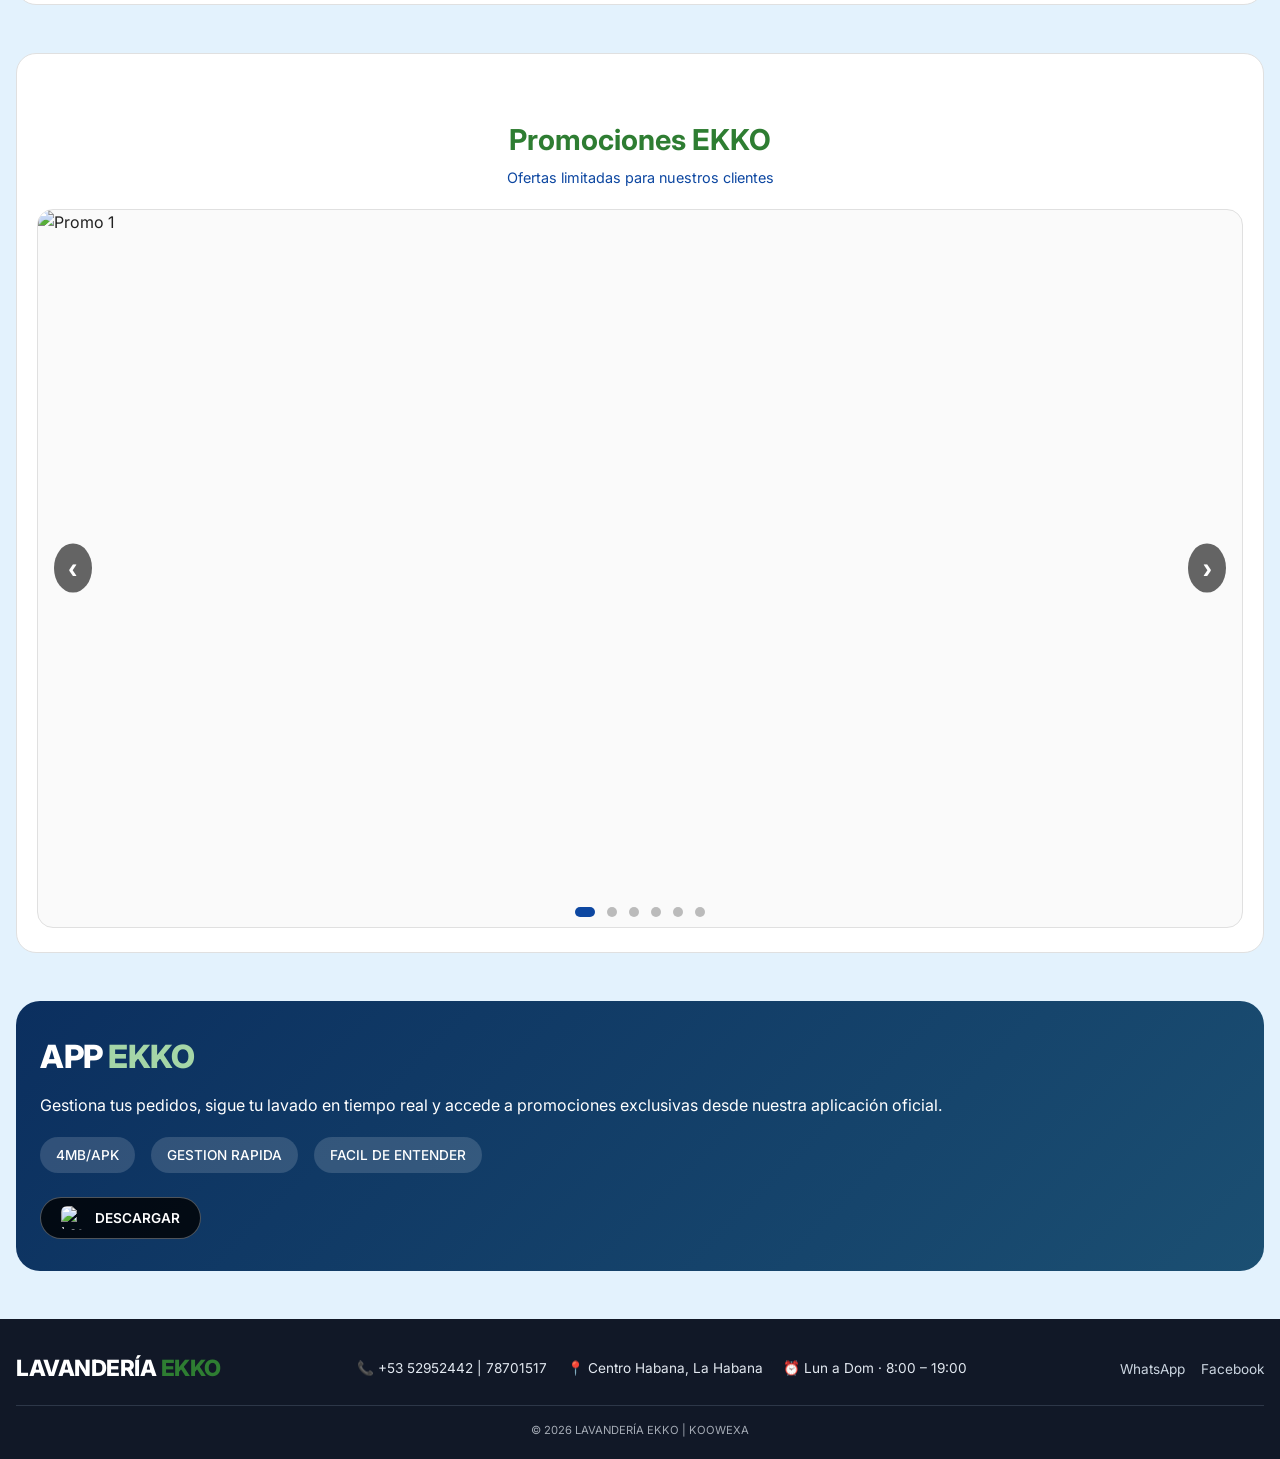
==== commit 3af3676c: "Add files via upload Signed-off-by: koowexa-dev <278492924+koowexa-dev@users.noreply.github.com>" ====
--- a/index.html
+++ b/index.html
@@ -675,6 +675,13 @@
             gap: 10px;
             font-size: 0.85rem;
         }
+        /* Estilo para el logo de la app en el botón */
+        .app-icon-small {
+            width: 24px;
+            height: 24px;
+            border-radius: 6px;
+            object-fit: contain;
+        }
 
         /* FOOTER */
         footer {
@@ -851,7 +858,12 @@
                         <h2>APP <span> EKKO</span></h2>
                         <p>Gestiona tus pedidos, sigue tu lavado en tiempo real y accede a promociones exclusivas desde nuestra aplicación oficial.</p>
                         <div class="app-features"><span class="feature-app">4MB/APK</span><span class="feature-app">GESTION RAPIDA</span><span class="feature-app">FACIL DE ENTENDER</span></div>
-                        <div class="app-buttons"><a href="https://github.com/koowexa-dev/app_eko/raw/refs/heads/main/LAVANDERIA%20EKKO.apk" class="btn-store" target="_blank" rel="noopener noreferrer">‼️DESCARGAR AHORA‼️</a></div>
+                        <div class="app-buttons">
+                            <a href="https://github.com/koowexa-dev/app_eko/raw/refs/heads/main/LAVANDERIA%20EKO.apk" class="btn-store" target="_blank" rel="noopener noreferrer">
+                                <img src="https://github.com/koowexa-dev/app_eko/raw/refs/heads/main/favicon.png" alt="Logo App EKKO" class="app-icon-small" width="24" height="24" loading="lazy">
+                                DESCARGAR
+                            </a>
+                        </div>
                     </div>
                 </div>
             </div>
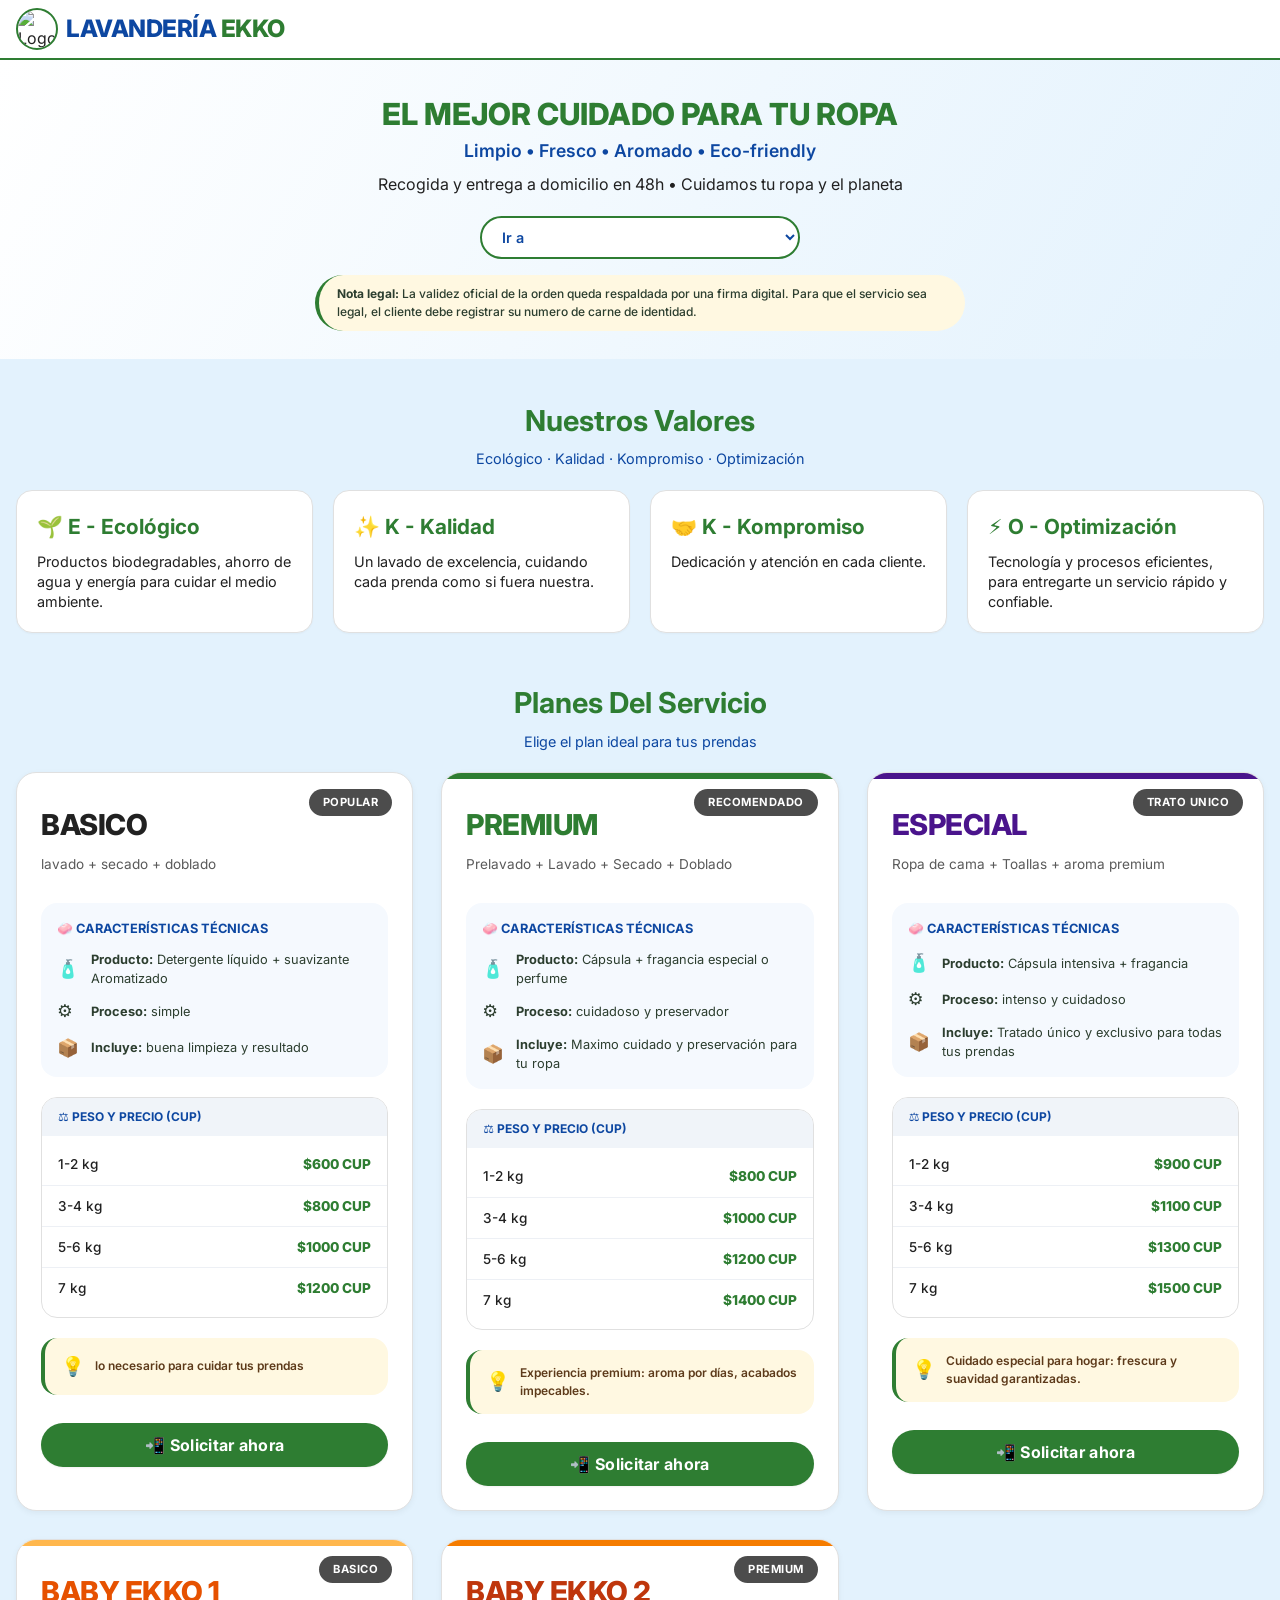
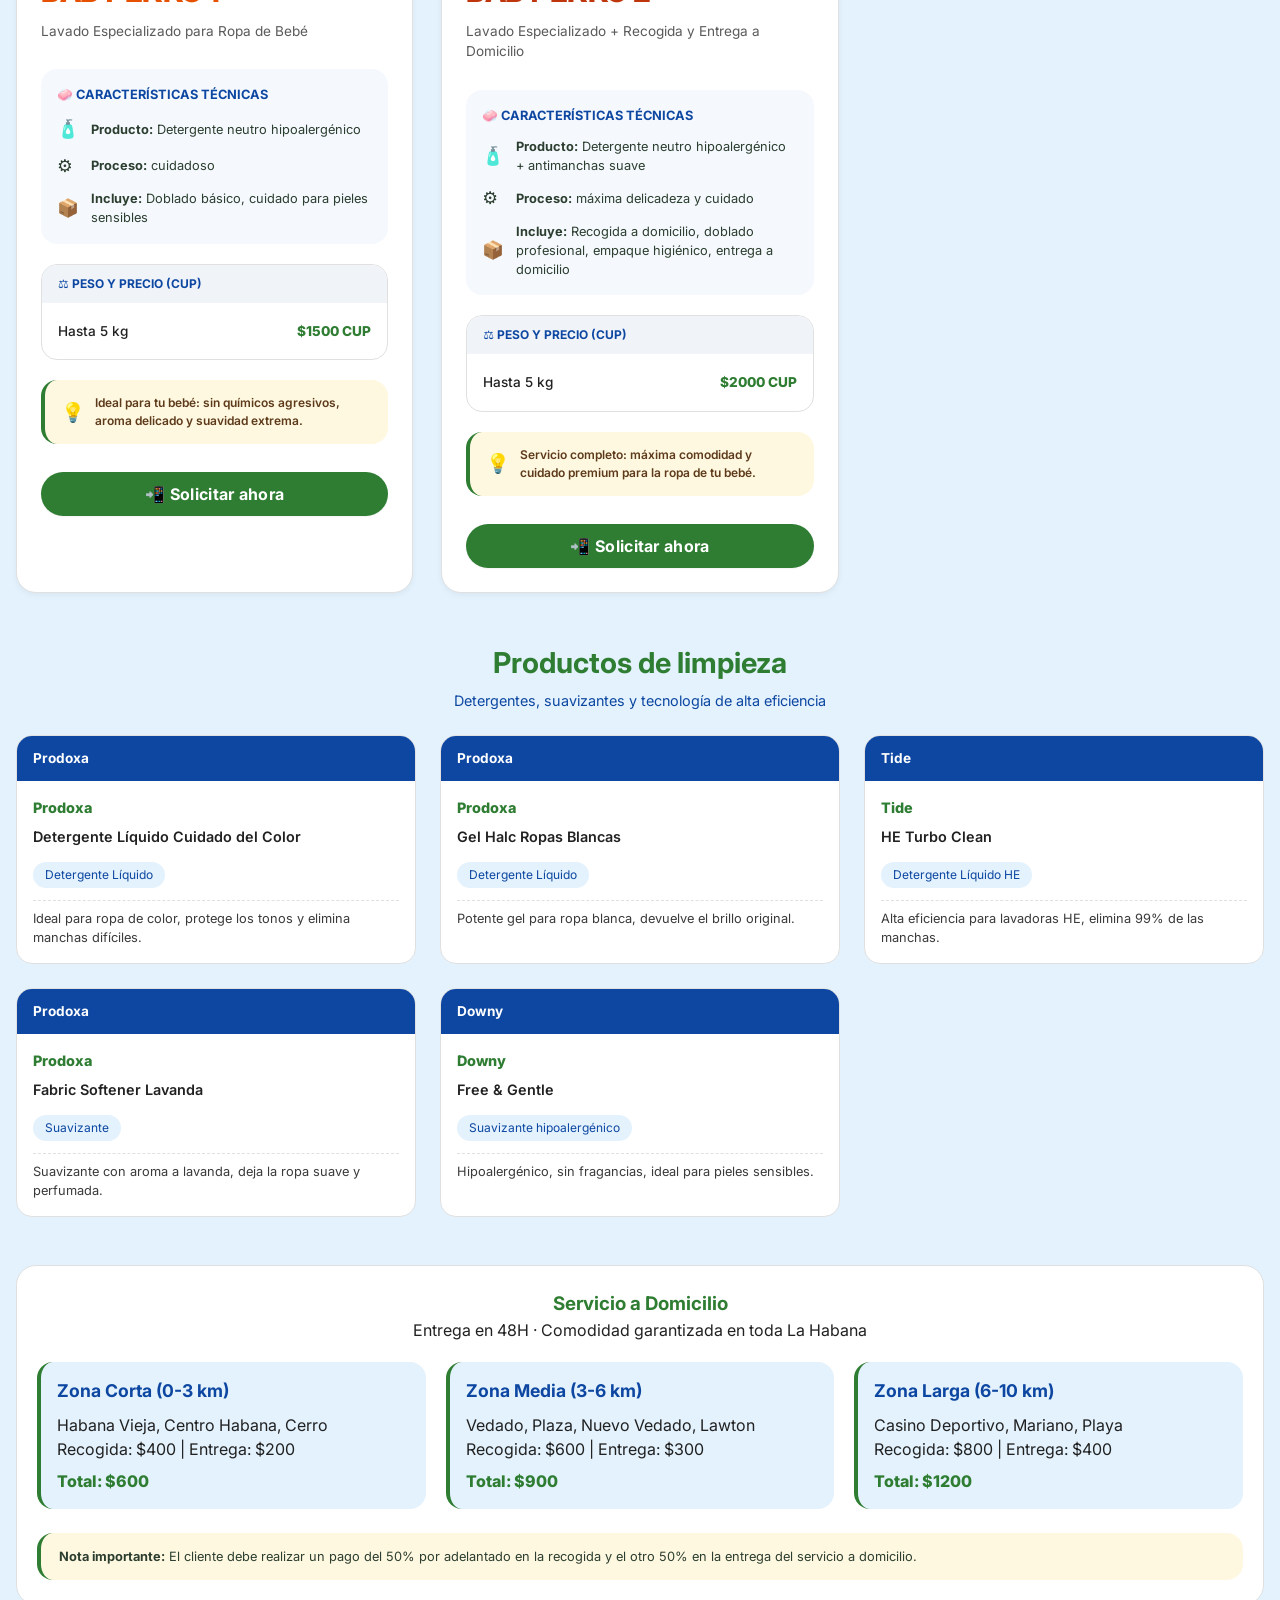
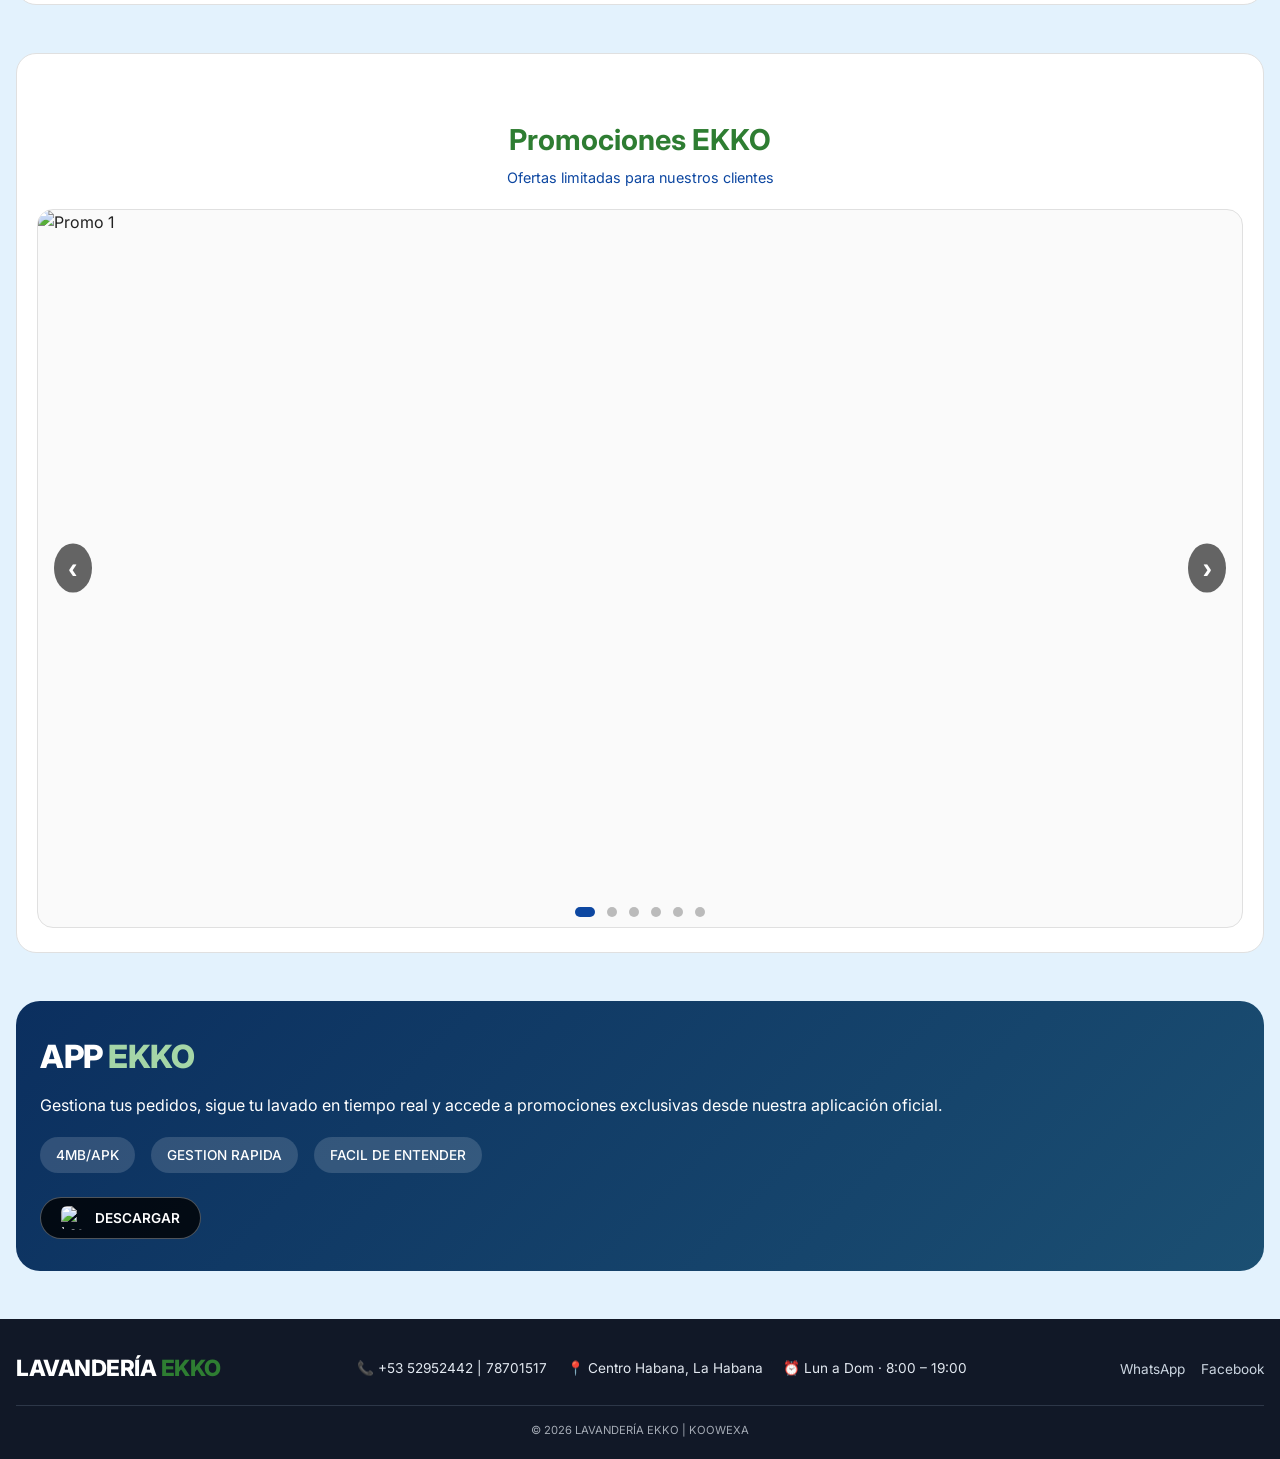
==== commit 750001dc: "Add files via upload Signed-off-by: koowexa-dev <278492924+koowexa-dev@users.noreply.github.com>" ====
--- a/index.html
+++ b/index.html
@@ -14,29 +14,31 @@
     <meta name="geo.position" content="23.137; -82.359">
     <meta name="ICBM" content="23.137, -82.359">
     <meta name="theme-color" content="#2E7D32">
-    <link rel="canonical" href="https://koowexa-dev.github.io/lavanderia_eko/">
+    <!-- CANONICAL ACTUALIZADO -->
+    <link rel="canonical" href="https://koowexa-dev.github.io/lavanderia_ekko_website/">
     
-    <!-- Open Graph / Facebook -->
+    <!-- Open Graph / Facebook ACTUALIZADO -->
     <meta property="og:title" content="Lavandería EKKO | Limpieza profesional eco-friendly en La Habana">
     <meta property="og:description" content="Servicio a domicilio con los mejores productos. Ropa limpia, fresca y aromada en 48h. Planes PREMIUM, ESPECIAL y BABY EKKO. ¡App oficial!">
-    <meta property="og:url" content="https://koowexa-dev.github.io/lavanderia_eko/">
+    <meta property="og:url" content="https://koowexa-dev.github.io/lavanderia_ekko_website/">
     <meta property="og:type" content="website">
-    <meta property="og:image" content="https://koowexa-dev.github.io/lavanderia_eko/ekko.jpg">
+    <meta property="og:image" content="https://github.com/koowexa-dev/lavanderia_ekko_website/raw/refs/heads/main/ekko.jpg">
     <meta property="og:image:alt" content="Logo Lavandería EKKO - limpieza profesional y sostenible">
     <meta property="og:image:width" content="512">
     <meta property="og:image:height" content="512">
     <meta property="og:locale" content="es_ES">
     <meta property="og:site_name" content="Lavandería EKKO">
     
-    <!-- Twitter Card -->
+    <!-- Twitter Card ACTUALIZADO -->
     <meta name="twitter:card" content="summary_large_image">
     <meta name="twitter:title" content="Lavandería EKKO | Servicio de lavandería a domicilio en La Habana">
     <meta name="twitter:description" content="Recogida y entrega exprés. Cuidamos tu ropa y el medio ambiente. Descarga la app y obtén promociones exclusivas.">
-    <meta name="twitter:image" content="https://koowexa-dev.github.io/lavanderia_eko/ekko.jpg">
+    <meta name="twitter:image" content="https://github.com/koowexa-dev/lavanderia_ekko_website/raw/refs/heads/main/ekko.jpg">
     <meta name="twitter:image:alt" content="Logo Lavandería EKKO">
     
-    <title>LAVANDERÍA EKKO</title>
-    <link rel="icon" type="image/jpg" href="ekko.jpg">
+    <title>LAVANDERÍA EKKO • WEBSITE</title>
+    <!-- FAVICON ACTUALIZADO -->
+    <link rel="icon" type="image/jpg" href="https://github.com/koowexa-dev/lavanderia_ekko_website/raw/refs/heads/main/ekko.jpg">
     <link href="https://fonts.googleapis.com/css2?family=Inter:opsz,wght@14..32,400;14..32,500;14..32,600;14..32,700&display=swap" rel="stylesheet">
     <style>
         /* RESET Y ESTILOS BASE - SIN ANIMACIONES */
@@ -767,7 +769,8 @@
     <header>
         <div class="container nav-flex">
             <div class="logo-area">
-                <img class="logo-img" src="ekko.jpg" alt="Logo Lavanderia EKKO - limpieza profesional y ecofriendly" loading="lazy" width="42" height="42">
+                <!-- LOGOTIPO ACTUALIZADO CON URL ABSOLUTA -->
+                <img class="logo-img" src="https://github.com/koowexa-dev/lavanderia_ekko_website/raw/refs/heads/main/ekko.jpg" alt="Logo Lavanderia EKKO - limpieza profesional y ecofriendly" loading="lazy" width="42" height="42">
                 <div class="logo-text">LAVANDERÍA <span>EKKO</span></div>
             </div>
         </div>
@@ -859,7 +862,7 @@
                         <p>Gestiona tus pedidos, sigue tu lavado en tiempo real y accede a promociones exclusivas desde nuestra aplicación oficial.</p>
                         <div class="app-features"><span class="feature-app">4MB/APK</span><span class="feature-app">GESTION RAPIDA</span><span class="feature-app">FACIL DE ENTENDER</span></div>
                         <div class="app-buttons">
-                            <a href="https://github.com/koowexa-dev/app_eko/raw/refs/heads/main/LAVANDERIA%20EKO.apk" class="btn-store" target="_blank" rel="noopener noreferrer">
+                            <a href="https://github.com/koowexa-dev/app_ekko/raw/refs/heads/main/APP%20EKKO.apk" class="btn-store" target="_blank" rel="noopener noreferrer">
                                 <img src="https://github.com/koowexa-dev/app_eko/raw/refs/heads/main/favicon.png" alt="Logo App EKKO" class="app-icon-small" width="24" height="24" loading="lazy">
                                 DESCARGAR
                             </a>
@@ -881,14 +884,15 @@
         </div>
     </footer>
 
+    <!-- SCHEMA ACTUALIZADO CON NUEVA URL Y LOGO -->
     <script type="application/ld+json">
     {
       "@context": "https://schema.org",
       "@type": "DryCleaningOrLaundry",
       "name": "Lavandería EKKO",
       "description": "Servicio profesional de lavandería a domicilio en La Habana. Plan BABY EKKO para ropa de bebé.",
-      "url": "https://koowexa-dev.github.io/lavanderia_eko/",
-      "logo": "https://koowexa-dev.github.io/lavanderia_eko/eko.jpg",
+      "url": "https://koowexa-dev.github.io/lavanderia_ekko_website/",
+      "logo": "https://github.com/koowexa-dev/lavanderia_ekko_website/raw/refs/heads/main/ekko.jpg",
       "telephone": "+5352952442",
       "priceRange": "$400 - $2000",
       "address": {
